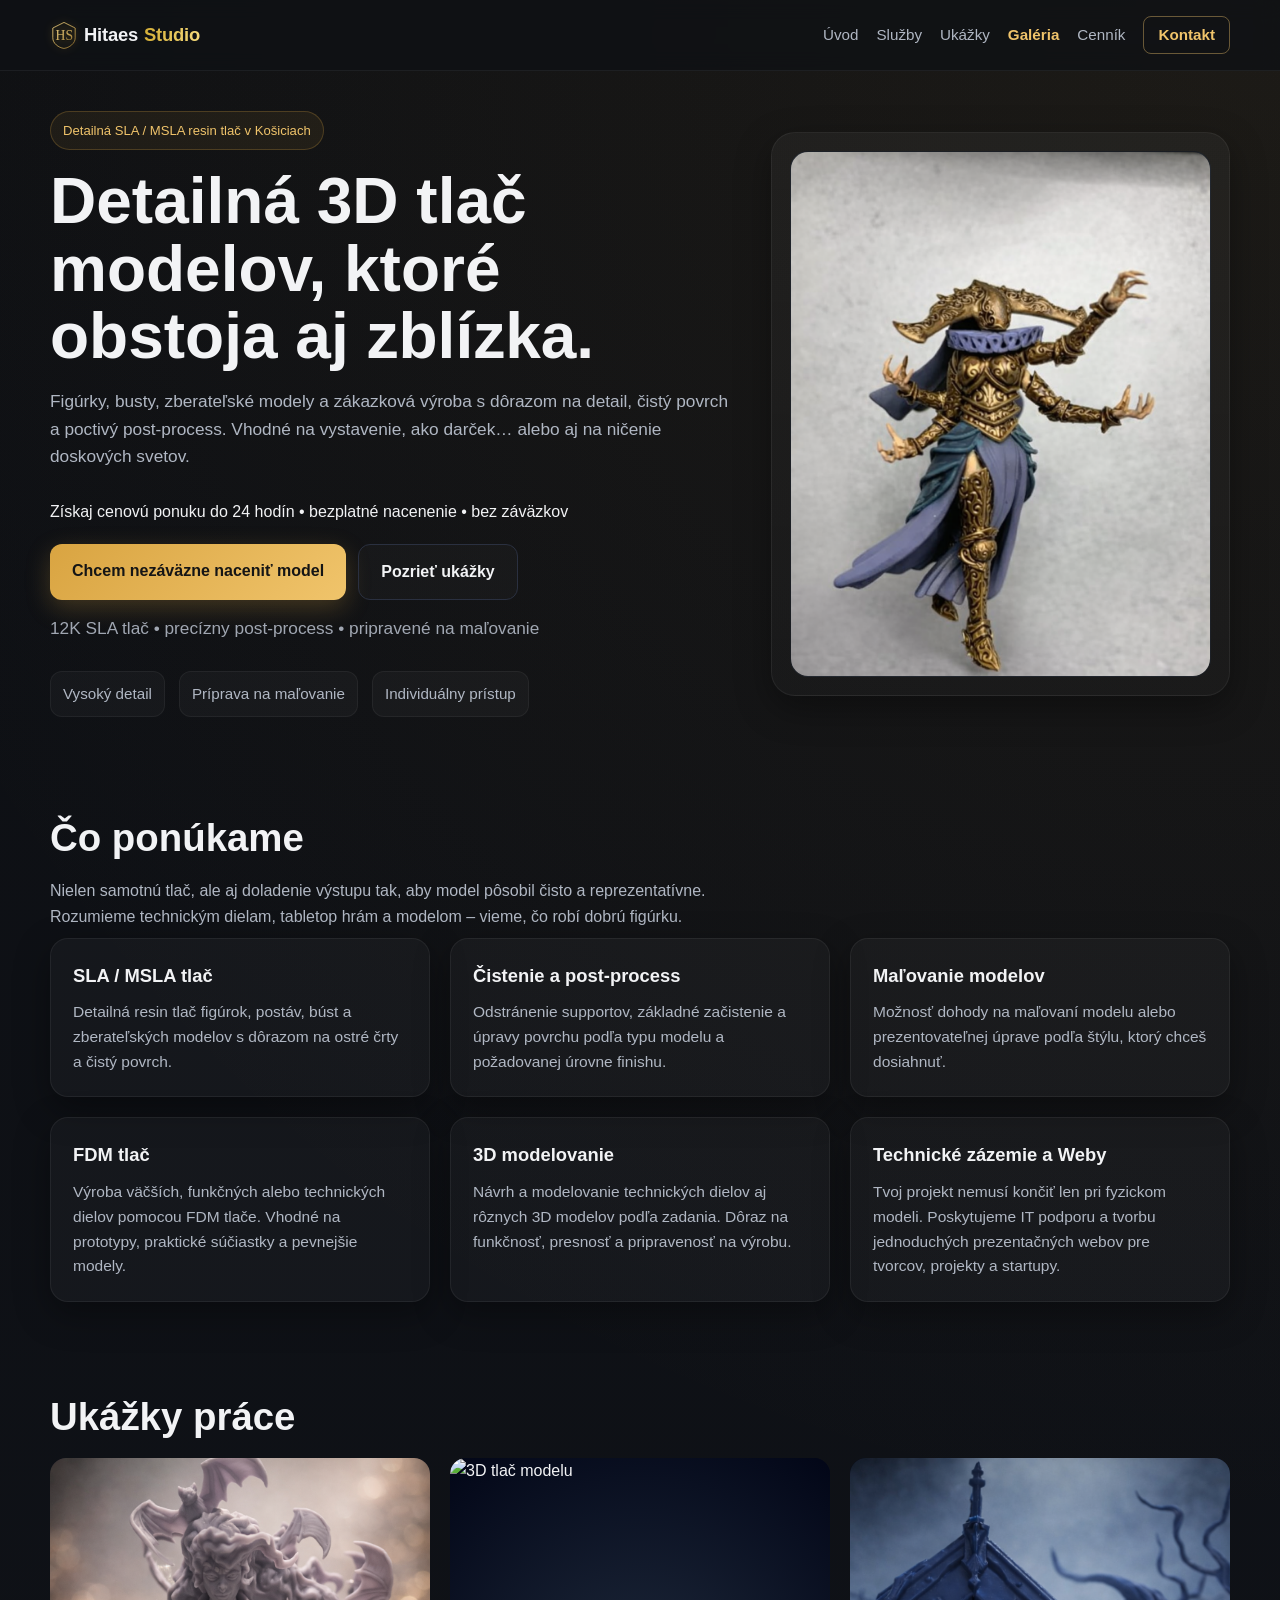
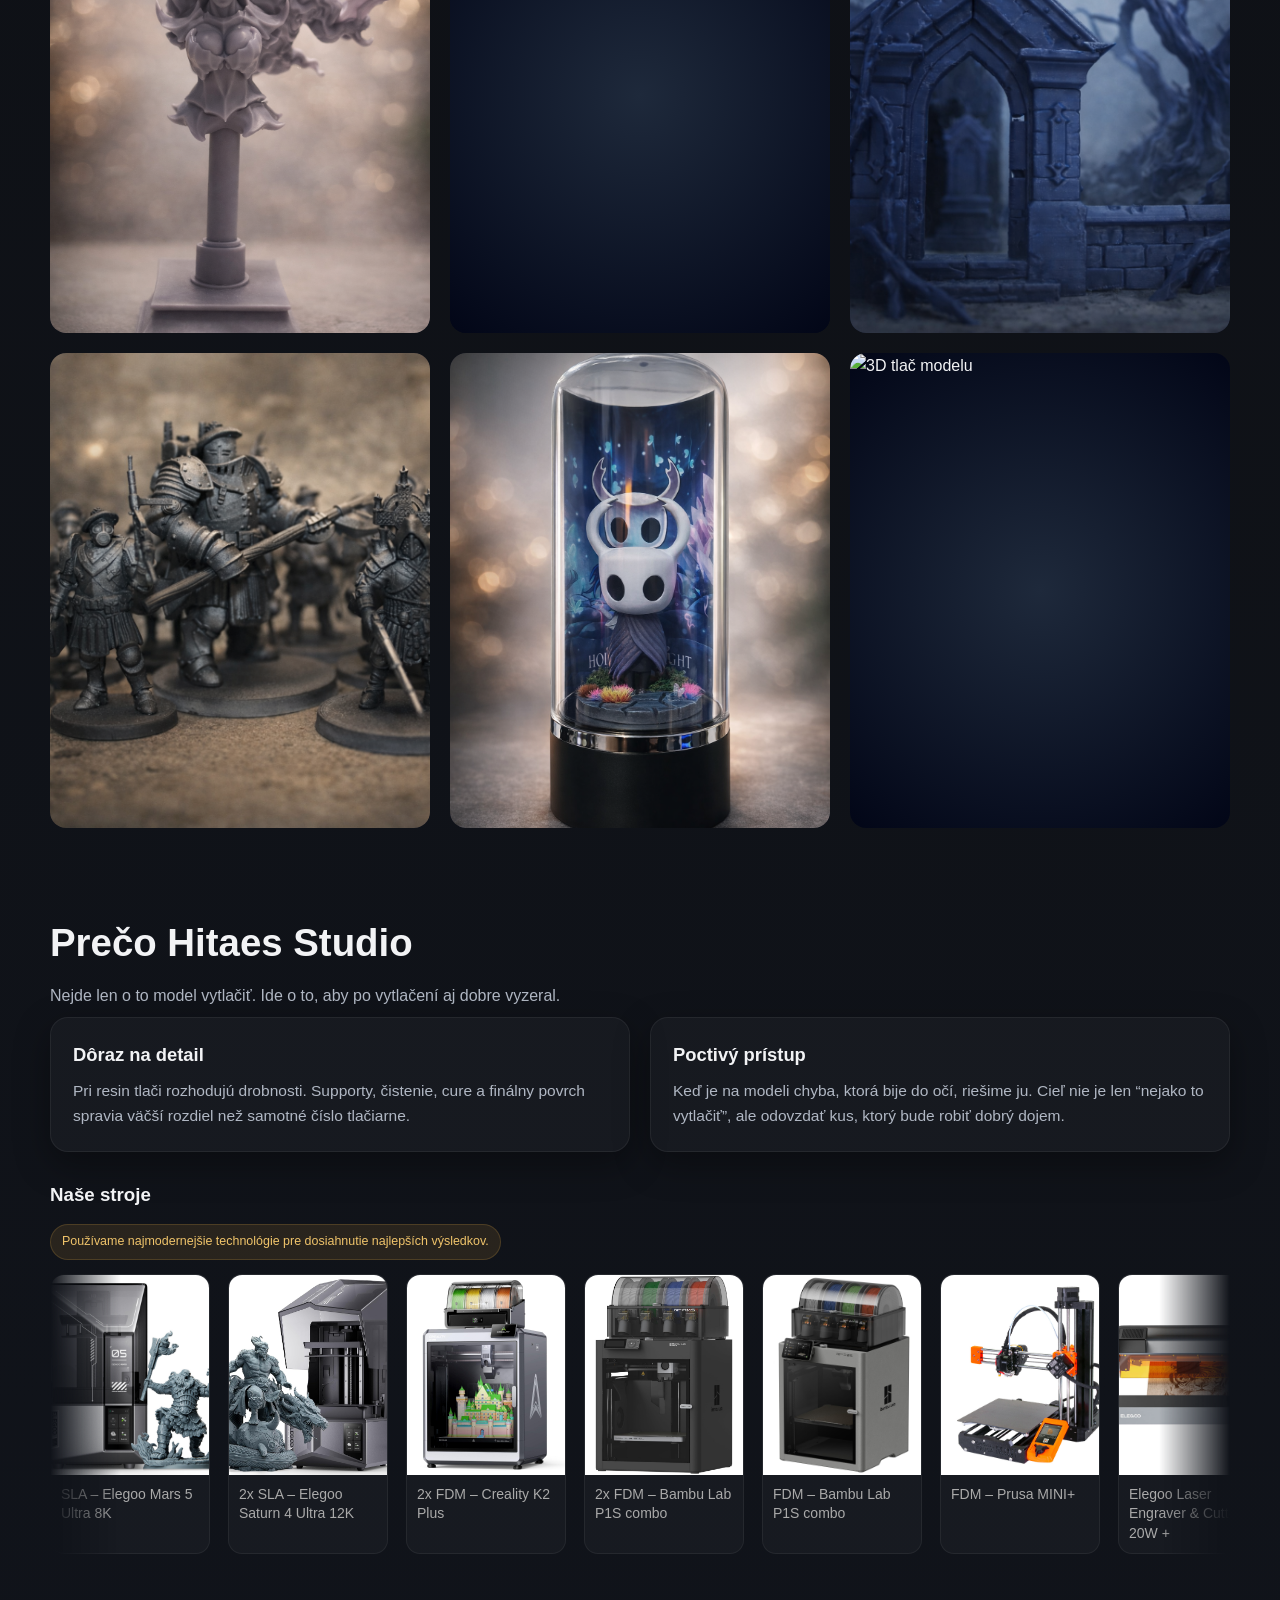
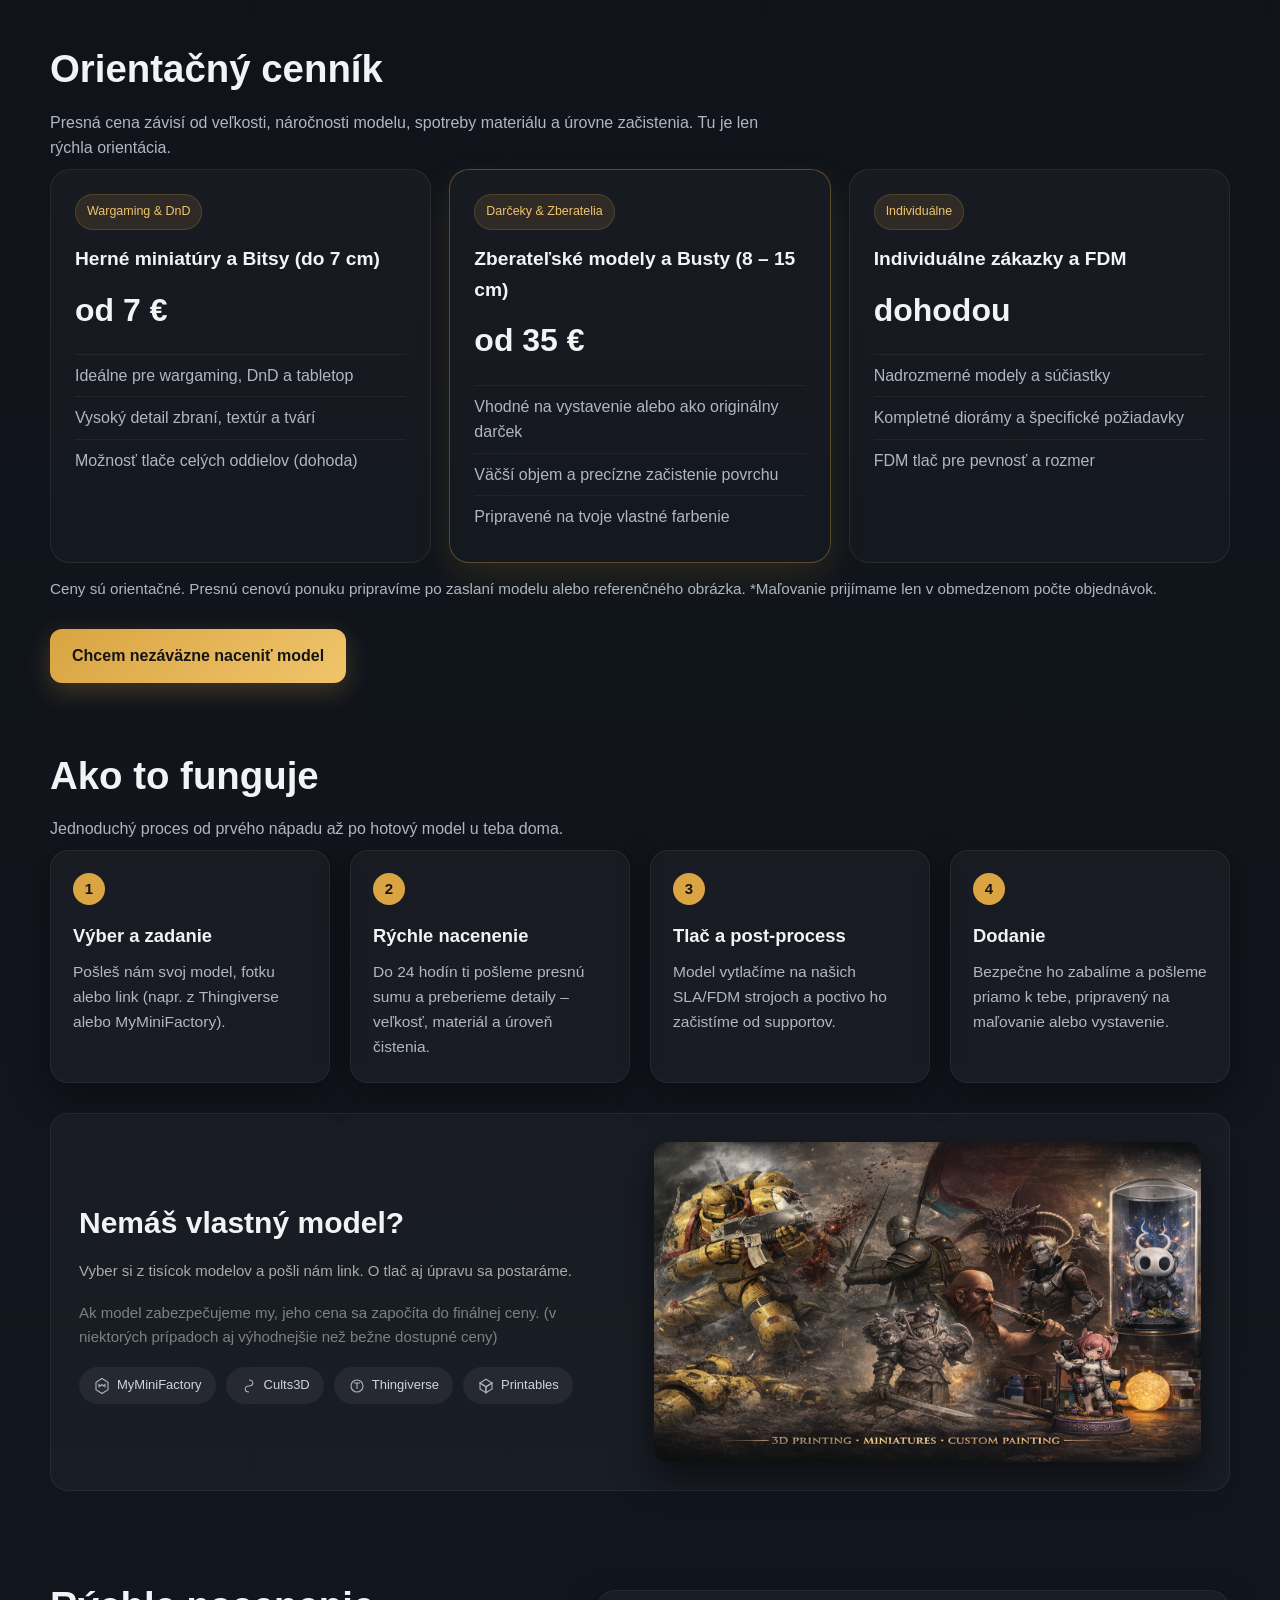
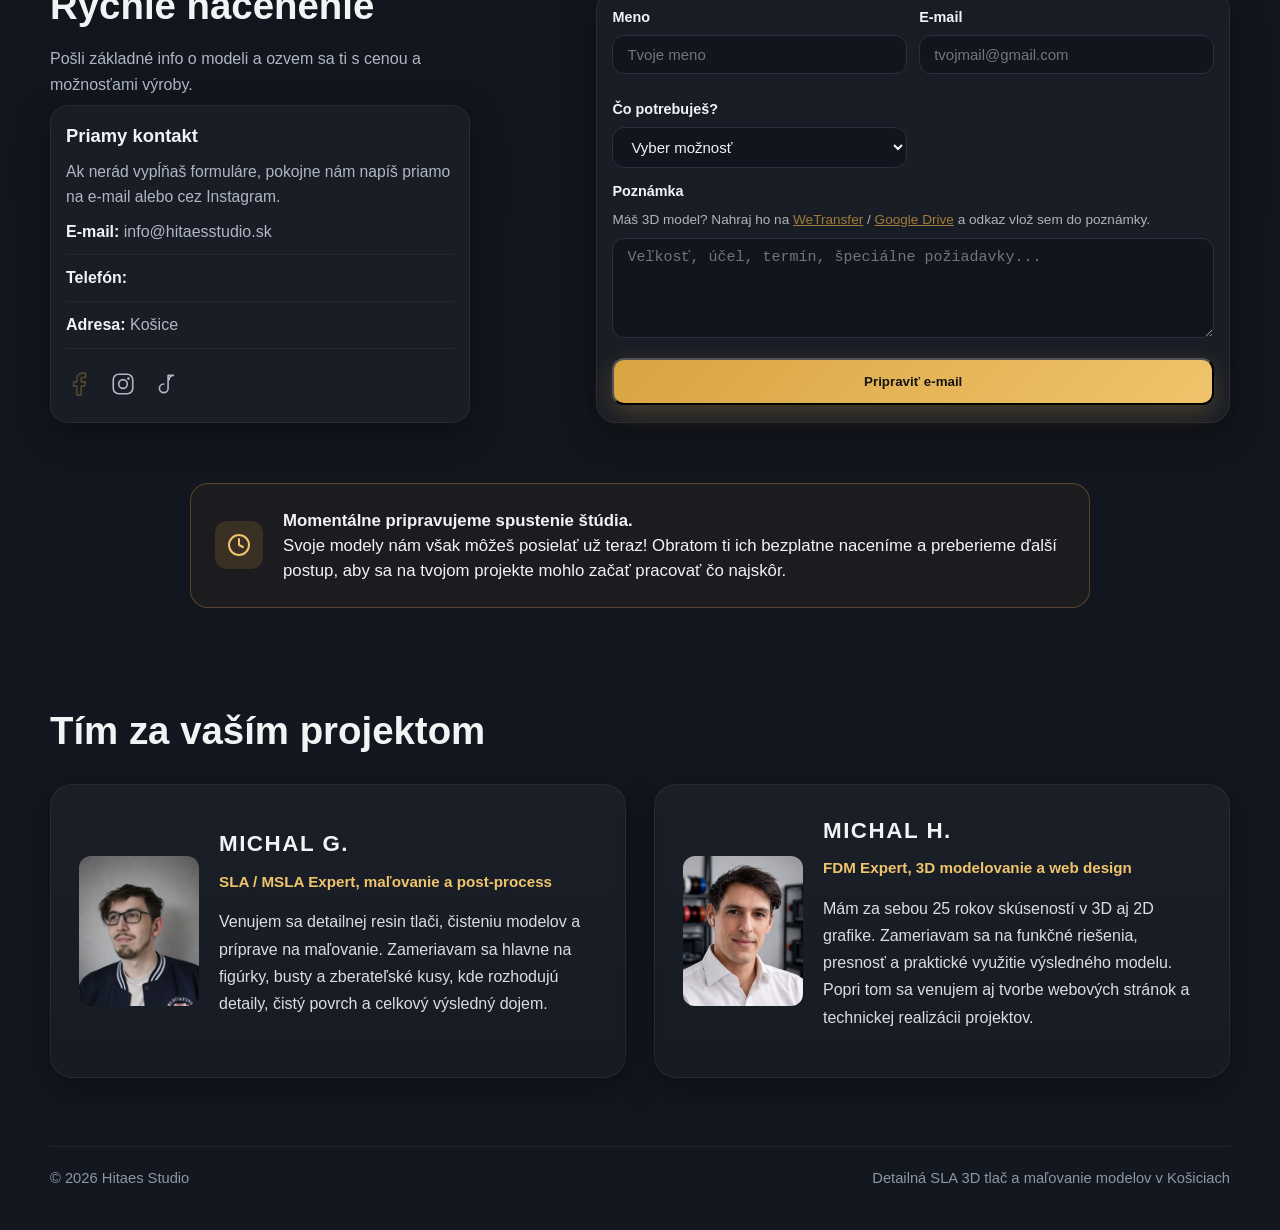
==== index.html @ abeaca02 "Remove Formspree and switch to direct mailto submission" ====
<!DOCTYPE html>
<html lang="sk">

<head>
  <meta charset="UTF-8" />
  <meta name="viewport" content="width=device-width, initial-scale=1.0" />
  <title>Hitaes Studio | SLA 3D tlač a maľovanie</title>
  <link rel="stylesheet" href="css/style.css">
</head>

<body id="top">

  <header class="topbar">
    <div class="container topbar-inner">
      <a href="#top" class="brand">
        <img src="images/logo.svg" alt="logo">
        Hitaes <span>Studio</span>
      </a>

      <nav class="nav">
        <a href="#top">Úvod</a>
        <a href="#sluzby">Služby</a>
        <a href="#ukazky">Ukážky</a>
        <a href="galeria/galeria.html" style="color: var(--accent-2); font-weight: 600;">Galéria</a>
        <a href="#cennik">Cenník</a>
        <a href="#nacenenie" class="nav-contact">Kontakt</a>
      </nav>
    </div>
  </header>

  <main>
    <section class="hero">
      <div class="container hero-grid">
        <div>
          <div class="eyebrow">Detailná SLA / MSLA resin tlač v Košiciach</div>
          <h1>Detailná 3D tlač modelov, ktoré obstoja aj zblízka.</h1>
          <p>
            Figúrky, busty, zberateľské modely a zákazková výroba s dôrazom na detail,
            čistý povrch a poctivý post-process. Vhodné na vystavenie, ako darček…
            alebo aj na ničenie doskových svetov.
          </p>
          Získaj cenovú ponuku do 24 hodín
          • bezplatné nacenenie
          • bez záväzkov
          <div class="hero-actions">
            <a class="btn btn-primary" href="#nacenenie">Chcem nezáväzne naceniť model</a>
            <a class="btn btn-secondary" href="#ukazky">Pozrieť ukážky</a>
          </div>

          <p class="hero-proof">
            12K SLA tlač • precízny post-process • pripravené na maľovanie
          </p>

          <div class="mini-points">
            <span>Vysoký detail</span>
            <span>Príprava na maľovanie</span>
            <span>Individuálny prístup</span>
          </div>
        </div>

        <div class="hero-card">
          <div class="hero-image">
            <img src="images/prev.png" alt="3D tlač modelu">
          </div>
        </div>
      </div>
    </section>

    <section id="sluzby">
      <div class="container">
        <div class="section-title">
          <h2>Čo ponúkame</h2>
          <p>
            Nielen samotnú tlač, ale aj doladenie výstupu tak, aby model pôsobil čisto
            a reprezentatívne. Rozumieme technickým dielam, tabletop hrám a modelom – vieme, čo robí dobrú figúrku.
          </p>
        </div>

        <div class="grid-3">
          <div class="card">
            <h3>SLA / MSLA tlač</h3>
            <p>
              Detailná resin tlač figúrok, postáv, búst a zberateľských modelov s dôrazom
              na ostré črty a čistý povrch.
            </p>
          </div>

          <div class="card">
            <h3>Čistenie a post-process</h3>
            <p>
              Odstránenie supportov, základné začistenie a úpravy povrchu podľa typu modelu
              a požadovanej úrovne finishu.
            </p>
          </div>

          <div class="card">
            <h3>Maľovanie modelov</h3>
            <p>
              Možnosť dohody na maľovaní modelu alebo prezentovateľnej úprave podľa štýlu,
              ktorý chceš dosiahnuť.
            </p>
          </div>

          <div class="card">
            <h3>FDM tlač</h3>
            <p>
              Výroba väčších, funkčných alebo technických dielov pomocou FDM tlače.
              Vhodné na prototypy, praktické súčiastky a pevnejšie modely.
            </p>
          </div>

          <div class="card">
            <h3>3D modelovanie</h3>
            <p>
              Návrh a modelovanie technických dielov aj rôznych 3D modelov podľa zadania.
              Dôraz na funkčnosť, presnosť a pripravenosť na výrobu.
            </p>
          </div>

          <div class="card">
            <h3>Technické zázemie a Weby</h3>
            <p>
              Tvoj projekt nemusí končiť len pri fyzickom modeli. Poskytujeme IT podporu a tvorbu jednoduchých
              prezentačných webov pre tvorcov, projekty a startupy.
            </p>
          </div>
        </div>
      </div>
    </section>

    <section id="ukazky">
      <div class="container">
        <div class="section-title">
          <h2>Ukážky práce</h2>
        </div>

        <div class="gallery">
          <div class="gallery-item"><img src="images/busta.png" alt="3D tlač modelu" loading="lazy"></div>
          <div class="gallery-item"><img src="images/mman.jpg" alt="3D tlač modelu" loading="lazy"></div>
          <div class="gallery-item"><img src="images/teren.png" alt="3D tlač modelu" loading="lazy"></div>
          <div class="gallery-item"><img src="images/trench.png" alt="3D tlač modelu" loading="lazy"></div>
          <div class="gallery-item"><img src="images/hollowknight.png" alt="3D tlač modelu" loading="lazy"></div>
          <div class="gallery-item"><img src="images/hinata.png" alt="3D tlač modelu" loading="lazy"></div>
        </div>
      </div>
    </section>

    <section id="o-mne">
      <div class="container">
        <div class="section-title">
          <h2>Prečo Hitaes Studio</h2>
          <p>
            Nejde len o to model vytlačiť. Ide o to, aby po vytlačení aj dobre vyzeral.
          </p>
        </div>

        <div class="about-box">
          <div class="card">
            <h3>Dôraz na detail</h3>
            <p>
              Pri resin tlači rozhodujú drobnosti. Supporty, čistenie, cure a finálny povrch
              spravia väčší rozdiel než samotné číslo tlačiarne.
            </p>
          </div>

          <div class="card">
            <h3>Poctivý prístup</h3>
            <p>
              Keď je na modeli chyba, ktorá bije do očí, riešime ju. Cieľ nie je len “nejako to vytlačiť”,
              ale odovzdať kus, ktorý bude robiť dobrý dojem.
            </p>
          </div>
        </div>

        <div class="machines">
          <h3>Naše stroje</h3>
          <p class="tag">Používame najmodernejšie technológie pre dosiahnutie najlepších výsledkov.</p>

          <div class="machines-slider">
            <div class="machines-track">
              <div class="machine-card">
                <img src="images/m5.jpg" alt="SLA tlačiareň" loading="lazy">
                <p>SLA – Elegoo Mars 5 Ultra 8K</p>
              </div>

              <div class="machine-card">
                <img src="images/s4.jpg" alt="SLA tlačiareň" loading="lazy">
                <p>2x SLA – Elegoo Saturn 4 Ultra 12K</p>
              </div>

              <div class="machine-card">
                <img src="images/k2.jpg" alt="FDM tlačiareň" loading="lazy">
                <p>2x FDM – Creality K2 Plus</p>
              </div>

              <div class="machine-card">
                <img src="images/b1.jpg" alt="FDM tlačiareň" loading="lazy">
                <p>2x FDM – Bambu Lab P1S combo</p>
              </div>

              <div class="machine-card">
                <img src="images/b2.jpg" alt="FDM tlačiareň" loading="lazy">
                <p>FDM – Bambu Lab P1S combo</p>
              </div>

              <div class="machine-card">
                <img src="images/pm.jpg" alt="FDM tlačiareň" loading="lazy">
                <p>FDM – Prusa MINI+</p>
              </div>

              <div class="machine-card">
                <img src="images/l.jpg" alt="Laser" loading="lazy">
                <p>Elegoo Laser Engraver & Cutter 20W +</p>
              </div>
            </div>
          </div>

        </div>
      </div>
    </section>

    <section id="cennik">
      <div class="container">
        <div class="section-title">
          <h2>Orientačný cenník</h2>
          <p>
            Presná cena závisí od veľkosti, náročnosti modelu, spotreby materiálu a úrovne
            začistenia. Tu je len rýchla orientácia.
          </p>
        </div>

        <div class="price-grid">
          <div class="price-card">
            <div class="tag">Wargaming & DnD</div>
            <h3>Herné miniatúry a Bitsy (do 7 cm)</h3>
            <div class="price">od 7 €</div>
            <ul>
              <li>Ideálne pre wargaming, DnD a tabletop</li>
              <li>Vysoký detail zbraní, textúr a tvárí</li>
              <li>Možnosť tlače celých oddielov (dohoda)</li>
            </ul>
          </div>

          <div class="price-card featured">
            <div class="tag">Darčeky & Zberatelia</div>
            <h3>Zberateľské modely a Busty (8 – 15 cm)</h3>
            <div class="price">od 35 €</div>
            <ul>
              <li>Vhodné na vystavenie alebo ako originálny darček</li>
              <li>Väčší objem a precízne začistenie povrchu</li>
              <li>Pripravené na tvoje vlastné farbenie</li>
            </ul>
          </div>

          <div class="price-card">
            <div class="tag">Individuálne</div>
            <h3>Individuálne zákazky a FDM</h3>
            <div class="price">dohodou</div>
            <ul>
              <li>Nadrozmerné modely a súčiastky</li>
              <li>Kompletné diorámy a špecifické požiadavky</li>
              <li>FDM tlač pre pevnosť a rozmer</li>
            </ul>
          </div>
        </div>

        <p class="note">
          Ceny sú orientačné. Presnú cenovú ponuku pripravíme po zaslaní modelu alebo referenčného obrázka.
          *Maľovanie prijímame len v obmedzenom počte objednávok.
        </p>

        <div style="margin-top: 28px;">
          <a class="btn btn-primary" href="#nacenenie">Chcem nezáväzne naceniť model</a>
        </div>
      </div>
    </section>

    <section id="proces">
      <div class="container">
        <div class="section-title">
          <h2>Ako to funguje</h2>
          <p>Jednoduchý proces od prvého nápadu až po hotový model u teba doma.</p>
        </div>

        <div class="grid-4">
          <div class="card">
            <div class="step-num">1</div>
            <h3>Výber a zadanie</h3>
            <p>Pošleš nám svoj model, fotku alebo link (napr. z Thingiverse alebo MyMiniFactory).</p>
          </div>

          <div class="card">
            <div class="step-num">2</div>
            <h3>Rýchle nacenenie</h3>
            <p>Do 24 hodín ti pošleme presnú sumu a preberieme detaily – veľkosť, materiál a úroveň čistenia.</p>
          </div>

          <div class="card">
            <div class="step-num">3</div>
            <h3>Tlač a post-process</h3>
            <p>Model vytlačíme na našich SLA/FDM strojoch a poctivo ho začistíme od supportov.</p>
          </div>

          <div class="card">
            <div class="step-num">4</div>
            <h3>Dodanie</h3>
            <p>Bezpečne ho zabalíme a pošleme priamo k tebe, pripravený na maľovanie alebo vystavenie.</p>
          </div>
        </div>
      </div>
    </section>

    <div class="container">
      <div class="model-help" id="model-help">
        <div class="model-help-grid">
          <div class="model-help-text">
            <h3>Nemáš vlastný model?</h3>
            <p>
              Vyber si z tisícok modelov a pošli nám link.
              O tlač aj úpravu sa postaráme.
            </p>
            <p class="small-note">Ak model zabezpečujeme my, jeho cena sa započíta do finálnej ceny.
              (v niektorých prípadoch aj výhodnejšie než bežne dostupné ceny)
            </p>

            <div class="model-links">
              <a href="https://www.myminifactory.com/" target="_blank">
                <svg viewBox="0 0 24 24" class="platform-icon">
                  <polygon points="12,2 20,7 20,17 12,22 4,17 4,7" fill="none" stroke="currentColor"
                    stroke-width="1.5" />
                  <path d="M8 14V10L10 12L12 10L14 12L16 10V14" fill="none" stroke="currentColor" stroke-width="1.5" />
                </svg>
                MyMiniFactory
              </a>

              <a href="https://cults3d.com/" target="_blank">
                <svg viewBox="0 0 24 24" class="platform-icon">
                  <path d="M12 4c3 0 5 2 5 4s-2 4-5 4-5 2-5 4 2 4 5 4" fill="none" stroke="currentColor"
                    stroke-width="1.5" />
                </svg>
                Cults3D
              </a>

              <a href="https://www.thingiverse.com/" target="_blank">
                <svg viewBox="0 0 24 24" class="platform-icon">
                  <circle cx="12" cy="12" r="8" fill="none" stroke="currentColor" stroke-width="1.5" />
                  <path d="M8 8h8M12 8v8" stroke="currentColor" stroke-width="1.5" />
                </svg>
                Thingiverse
              </a>

              <a href="https://www.printables.com/" target="_blank">
                <svg viewBox="0 0 24 24" class="platform-icon">
                  <polygon points="12,3 20,8 12,13 4,8" fill="none" stroke="currentColor" stroke-width="1.5" />
                  <polygon points="4,8 12,13 12,21 4,16" fill="none" stroke="currentColor" stroke-width="1.5" />
                  <polygon points="20,8 12,13 12,21 20,16" fill="none" stroke="currentColor" stroke-width="1.5" />
                </svg>
                Printables
              </a>
            </div>
          </div>

          <div class="model-help-image">
            <img src="images/banner2.png" alt="3D tlač modelu">
          </div>
        </div>
      </div>
    </div>

    <section id="nacenenie">
      <div class="container">
        <div class="contact-box">
          <div class="contact-side">
            <div class="section-title">
              <h2>Rýchle nacenenie</h2>
              <p>
                Pošli základné info o modeli a ozvem sa ti s cenou a možnosťami výroby.
              </p>
            </div>

            <div class="card contact-info-card" id="kontakt" style="margin-top: 0;">
              <h3 style="margin-bottom: 8px;">Priamy kontakt</h3>
              <p style="margin-bottom: 0;">
                Ak nerád vypĺňaš formuláre, pokojne nám napíš priamo na e-mail alebo cez Instagram.
              </p>
              <ul class="contact-list">
                <li><strong>E-mail:</strong>&nbsp;<a href="mailto:info@hitaesstudio.sk">info@hitaesstudio.sk</a>
                </li>
                <li><strong>Telefón:</strong>&nbsp;<a href=""></a></li>
                <li><strong>Adresa:</strong>&nbsp;<a href="https://www.google.com/maps/search/?api=1&query=Kosice"
                    target="_blank">Košice</a></li>
                <li style="display: flex; gap: 18px; align-items: center; padding-top: 12px; margin-top: 10px;">
                  <span class="social-link" style="cursor: default; opacity: 0.3;" title="Facebook (pripravujeme)">
                    <svg viewBox="0 0 24 24" class="social-icon">
                      <path d="M18 2h-3a5 5 0 0 0-5 5v3H7v4h3v8h4v-8h3l1-4h-4V7a1 1 0 0 1 1-1h3z" fill="none"
                        stroke="currentColor" stroke-width="1.5" stroke-linecap="round" stroke-linejoin="round" />
                    </svg>
                  </span>
                  <a href="https://instagram.com/hitaes3dstudio" target="_blank" class="social-link" title="Instagram">
                    <svg viewBox="0 0 24 24" class="social-icon">
                      <rect x="3" y="3" width="18" height="18" rx="5" ry="5" fill="none" stroke="currentColor"
                        stroke-width="1.5" />
                      <circle cx="12" cy="12" r="4" fill="none" stroke="currentColor" stroke-width="1.5" />
                      <circle cx="17" cy="7" r="1.2" fill="currentColor" />
                    </svg>
                  </a>
                  <a href="https://www.tiktok.com/@hitaes3dstudio" target="_blank" class="social-link" title="TikTok">
                    <svg viewBox="0 0 24 24" class="social-icon">
                      <path d="M9 12a4 4 0 1 0 4 4V4h5a4 4 0 0 0-4 4" fill="none" stroke="currentColor"
                        stroke-width="1.5" stroke-linecap="round" stroke-linejoin="round" />
                    </svg>
                  </a>
                </li>
              </ul>
            </div>
          </div>

          <div class="contact-form-wrap">
            <form id="contactForm" class="contact-form">
              <div class="form-grid">
                <div class="form-group">
                  <label for="name">Meno</label>
                  <input type="text" id="name" name="Meno" placeholder="Tvoje meno" required>
                </div>

                <div class="form-group">
                  <label for="email">E-mail</label>
                  <input type="email" id="email" name="Email" placeholder="tvojmail@gmail.com" required>
                </div>

                <div class="form-group">
                  <label for="service">Čo potrebuješ?</label>
                  <select id="service" name="Služba" required>
                    <option value="">Vyber možnosť</option>
                    <option>Len 3D tlač</option>
                    <option>3D tlač + základný náter</option>
                    <option>3D tlač + základný náter + maľovanie</option>
                    <option>Individuálna dohoda</option>
                  </select>
                </div>
              </div>

              <div class="form-group">
                <label for="message">Poznámka</label>
                <p class="small-note" style="margin-bottom: 8px;">Máš 3D model? Nahraj ho na <a
                    href="https://wetransfer.com/" target="_blank"
                    style="color:var(--accent); text-decoration: underline;">WeTransfer</a> / <a
                    href="https://drive.google.com/" target="_blank"
                    style="color:var(--accent); text-decoration: underline;">Google Drive</a> a odkaz vlož sem do
                  poznámky.</p>
                <textarea id="message" name="Poznámka" rows="3"
                  placeholder="Veľkosť, účel, termín, špeciálne požiadavky..."></textarea>
              </div>

              <button type="submit" id="submitBtn" class="btn btn-primary">Pripraviť e-mail</button>
              <div id="formStatus" class="form-status"></div>
            </form>
          </div>
        </div>
      </div>
    </section>

    <div class="container">
      <div class="launch-notice" id="oznam" style="margin-top: 50px;">
        <div class="launch-notice-icon">
          <svg viewBox="0 0 24 24" fill="none" stroke="currentColor" stroke-width="2" stroke-linecap="round"
            stroke-linejoin="round">
            <circle cx="12" cy="12" r="10"></circle>
            <polyline points="12 6 12 12 16 14"></polyline>
          </svg>
        </div>
        <div class="launch-notice-content">
          <p><strong>Momentálne pripravujeme spustenie štúdia.</strong><br>
            Svoje modely nám však môžeš posielať už teraz! Obratom ti ich bezplatne naceníme a preberieme ďalší postup,
            aby sa na tvojom projekte mohlo začať pracovať čo najskôr.</p>
        </div>
      </div>
    </div>

    <section class="team">
      <div class="container">
        <h2>Tím za vaším projektom</h2>

        <div class="team-grid">
          <div class="team-card">
            <div class="team-person">
              <div class="team-photo-wrap">
                <img src="images/mg.png" alt="Michal G." class="team-photo" id="photo-mg">
              </div>

              <div class="team-info">
                <h3>Michal G.</h3>
                <p class="team-role">SLA / MSLA Expert, maľovanie a post-process</p>
                <p class="team-desc">
                  Venujem sa detailnej resin tlači, čisteniu modelov a príprave na maľovanie.
                  Zameriavam sa hlavne na figúrky, busty a zberateľské kusy, kde rozhodujú detaily,
                  čistý povrch a celkový výsledný dojem.
                </p>
              </div>
            </div>
          </div>

          <div class="team-card">
            <div class="team-person">
              <div class="team-photo-wrap">
                <img src="images/mh.png" alt="Michal H." class="team-photo">
              </div>

              <div class="team-info">
                <h3>Michal H.</h3>
                <p class="team-role">FDM Expert, 3D modelovanie a web design</p>
                <p class="team-desc">
                  Mám za sebou 25 rokov skúseností v 3D aj 2D grafike.
                  Zameriavam sa na funkčné riešenia, presnosť a praktické využitie výsledného modelu.
                  Popri tom sa venujem aj tvorbe webových stránok a technickej realizácii projektov.
                </p>
              </div>
            </div>
          </div>
        </div>
      </div>
    </section>

    <section id="recenzie">
      <div class="container">
        <div class="section-title">
          <h2>Čo o nás hovoria klienti</h2>
          <p>Vaša spokojnosť je našou najväčšou odmenou.</p>
        </div>

        <div class="reviews-container">
          <div class="reviews-slider" id="reviewsSlider">

            <div class="review-card">
              <div class="review-stars">★★★★★</div>
              <p class="review-text">"I sent over a draft of my custom avatar and went for the full painting service.
                The result is an amazing 32cm figure. Truly outstanding quality, highly recommended!"</p>
              <div class="review-author">Sam G.</div>
            </div>

            <div class="review-card">
              <div class="review-stars">★★★★★</div>
              <p class="review-text">"Rýchle dodanie a férová cena, základný náter krásne vytiahol detaily. Post-process
                bol urobený tak poctivo, že stačilo model len vybaliť a položiť na poličku."</p>
              <div class="review-author">Peter S.</div>
            </div>

            <div class="review-card">
              <div class="review-stars">★★★★☆</div>
              <p class="review-text">"Hollow Knight: Super kvalita a maľovanie, síce trochu drahšie, ale výsledok stojí
                za každé euro. Rozhodne odporúčam pre náročnejších."</p>
              <div class="review-author">Igor H.</div>
            </div>

            <div class="review-card">
              <div class="review-stars">★★★★☆</div>
              <p class="review-text">"Vygeneroval som si vlastný AI model, v Hitaes Studio mi ho vytlačili precízne a
                základný náter to vylepšil. Ďakujem!"</p>
              <div class="review-author">Marek T.</div>
            </div>

            <div class="review-card">
              <div class="review-stars">★★★★☆</div>
              <p class="review-text">"Dala som si spraviť 3d model podľa referencie + základné maľovanie, na svadobnej
                torte to vyzeralo super i keď dodanie trvalo dlhšie"</p>
              <div class="review-author">Lucia M.</div>
            </div>

          </div>
        </div>

      </div>
    </section>


  </main>

  <footer class="footer">
    <div class="container footer-inner">
      <div>© 2026 Hitaes Studio</div>
      <div>Detailná SLA 3D tlač a maľovanie modelov v Košiciach</div>
    </div>
  </footer>

  <script>
    document.querySelectorAll('.gallery-item').forEach(item => {
      item.addEventListener('mousemove', e => {
        const rect = item.getBoundingClientRect();
        const x = (e.clientX - rect.left) / rect.width * 100;
        const y = (e.clientY - rect.top) / rect.height * 100;

        const img = item.querySelector('img');
        if (img) {
          img.style.transformOrigin = `${x}% ${y}%`;
        }
      });
    });
  </script>

  <script>
    const machineTrack = document.querySelector('.machines-track');

    if (machineTrack && window.innerWidth > 768) {
      machineTrack.innerHTML += machineTrack.innerHTML;
    }

    // Reviews Slider Drag & Loop functionality
    const slider = document.getElementById('reviewsSlider');

    // Triple the content for infinite effect
    if (slider) {
      const originalContent = slider.innerHTML;
      slider.innerHTML = originalContent + originalContent + originalContent;

      // Start in the middle
      window.addEventListener('load', () => {
        slider.scrollLeft = slider.scrollWidth / 3;
      });
    }

    let isDown = false;
    let startX;
    let scrollLeft;

    slider.addEventListener('mousedown', (e) => {
      isDown = true;
      slider.classList.add('active');
      slider.style.scrollBehavior = 'auto'; // Disable smooth scroll during drag
      startX = e.pageX - slider.offsetLeft;
      scrollLeft = slider.scrollLeft;
    });
    slider.addEventListener('mouseleave', () => {
      isDown = false;
      slider.classList.remove('active');
    });
    slider.addEventListener('mouseup', () => {
      isDown = false;
      slider.classList.remove('active');
    });
    slider.addEventListener('mousemove', (e) => {
      if (!isDown) return;
      e.preventDefault();
      const x = e.pageX - slider.offsetLeft;
      const walk = (x - startX) * 2; //scroll-fast
      slider.scrollLeft = scrollLeft - walk;
    });

    // Infinite Loop & Smooth check
    slider.addEventListener('scroll', () => {
      const oneThird = slider.scrollWidth / 3;

      // Infinite Loop Logic (No transition during jump)
      if (slider.scrollLeft >= oneThird * 2) {
        const currentBehavior = slider.style.scrollBehavior;
        slider.style.scrollBehavior = 'auto';
        slider.scrollLeft -= oneThird;
        slider.style.scrollBehavior = currentBehavior;
      } else if (slider.scrollLeft <= 5) {
        const currentBehavior = slider.style.scrollBehavior;
        slider.style.scrollBehavior = 'auto';
        slider.scrollLeft += oneThird;
        slider.style.scrollBehavior = currentBehavior;
      }

      // Restore smooth scroll after manual interaction
      if (!isDown) {
        clearTimeout(slider.scrollTimeout);
        slider.scrollTimeout = setTimeout(() => {
          slider.style.scrollBehavior = 'smooth';
        }, 150);
      }
    });

    // Handle Resize
    window.addEventListener('resize', () => {
      slider.scrollLeft = slider.scrollWidth / 3;
    });

    // Handle Form to Email
    const contactForm = document.getElementById('contactForm');
    const formStatus = document.getElementById('formStatus');

    if (contactForm) {
      contactForm.addEventListener('submit', (e) => {
        e.preventDefault();
        
        const formData = new FormData(contactForm);
        const name = formData.get('Meno');
        const email = formData.get('Email');
        const service = formData.get('Slub\u017Eba'); // Sluzba
        const message = formData.get('Pozn\u00E1mka'); // Poznamka
        
        const mailBody = `Meno: ${name}\nE-mail: ${email}\nSlu\u017Eba: ${service}\n\nPozn\u00E1mka:\n${message}`;
        const mailtoLink = `mailto:info@hitaesstudio.sk?subject=Dopyt z webu - ${encodeURIComponent(service)}&body=${encodeURIComponent(mailBody)}`;
        
        window.location.href = mailtoLink;
        
        formStatus.textContent = 'Otv\u00E1ram e-mailov\u00E9ho klienta...';
        formStatus.className = 'form-status success';
        
        setTimeout(() => {
          formStatus.textContent = '';
          formStatus.className = 'form-status';
        }, 5000);
      });
    }
  </script>
</body>

</html>
---- css/style.css ----
* {
  box-sizing: border-box;
  margin: 0;
  padding: 0;
}

:root {
  --bg: #0f1115;
  --bg-2: #171a21;
  --card: #1d212b;
  --text: #f2f3f5;
  --muted: #b0b7c3;
  --line: #2a3040;
  --accent: #d9a441;
  --accent-2: #f0c46b;
  --danger: #a43f3f;
  --max: 1180px;
  --radius: 18px;
  --shadow: 0 12px 35px rgba(0, 0, 0, 0.35);
}

html {
  scroll-behavior: smooth;
}

* {
  scroll-margin-top: 31px;
}

body {
  font-family: Arial, Helvetica, sans-serif;
  background:
    radial-gradient(circle at top right, rgba(217, 164, 65, 0.08), transparent 25%),
    linear-gradient(180deg, #0d0f13 0%, #131720 100%);
  color: var(--text);
  line-height: 1.6;
}

a {
  color: inherit;
  text-decoration: none;
}

img {
  max-width: 100%;
  display: block;
}

.container {
  width: min(var(--max), calc(100% - 32px));
  margin: 0 auto;
}

.topbar {
  position: sticky;
  top: 0;
  z-index: 50;
  backdrop-filter: blur(10px);
  background: rgba(15, 17, 21, 0.78);
  border-bottom: 1px solid rgba(255, 255, 255, 0.06);
}

.topbar-inner {
  display: flex;
  align-items: center;
  justify-content: space-between;
  gap: 20px;
  padding: 16px 0;
}

.brand {
  display: flex;
  align-items: center;
  gap: 6px;
  font-size: 1.15rem;
  font-weight: 700;
  letter-spacing: -0.2px;
}

.brand img {
  height: 28px;
  filter: drop-shadow(0 0 4px rgba(212, 175, 55, 0.4));
}

.brand span {
  background: linear-gradient(90deg, #d4af37, #f5d97b);
  background-clip: text;
  -webkit-background-clip: text;
  -webkit-text-fill-color: transparent;
}

.nav {
  display: flex;
  gap: 18px;
  align-items: center;
  flex-wrap: wrap;
}

@media (max-width: 768px) {
  .topbar-inner {
    flex-direction: column;
    align-items: center;
    gap: 12px;
    padding: 14px 0;
  }

  .brand {
    width: 100%;
    justify-content: center;
  }

  .brand img {
    height: 36px;
    margin-right: 4px;
  }

  .nav {
    justify-content: center;
    gap: 10px 14px;
  }

  .nav a:not(.nav-contact) {
    font-size: 0.88rem;
  }

  .nav a.nav-contact {
    padding: 5px 10px;
  }
}

.nav a:not(.btn) {
  color: var(--muted);
  font-size: 0.95rem;
  transition: 0.2s;
}

.nav a:not(.btn):hover {
  color: var(--text);
}

.nav a.nav-contact {
  color: var(--accent-2);
  font-weight: 600;
  border: 1px solid rgba(240, 196, 107, 0.4);
  padding: 6px 14px;
  border-radius: 8px;
}

.nav a.nav-contact:hover {
  background: rgba(240, 196, 107, 0.1);
}

.btn {
  display: inline-block;
  padding: 14px 22px;
  border-radius: 12px;
  font-weight: 700;
  transition: 0.2s ease;
}

.btn-primary {
  background: linear-gradient(135deg, var(--accent), var(--accent-2));
  color: #151515;
  box-shadow: 0 8px 24px rgba(217, 164, 65, 0.25);
}

.btn-primary:hover {
  transform: translateY(-2px);
  filter: brightness(1.05);
}

.btn-secondary {
  border: 1px solid var(--line);
  color: var(--text);
  background: rgba(255, 255, 255, 0.02);
}

.btn-secondary:hover {
  background: rgba(255, 255, 255, 0.05);
}

.hero {
  padding: 40px 0 48px;
}

.hero-grid {
  display: grid;
  grid-template-columns: 1.2fr 0.8fr;
  gap: 32px;
  align-items: center;
}

.eyebrow {
  display: inline-block;
  padding: 8px 12px;
  border-radius: 999px;
  border: 1px solid rgba(217, 164, 65, 0.24);
  background: rgba(217, 164, 65, 0.08);
  color: var(--accent-2);
  font-size: 0.82rem;
  margin-bottom: 18px;
}

.hero h1 {
  font-size: clamp(2.2rem, 5vw, 4.3rem);
  line-height: 1.05;
  margin-bottom: 18px;
}

.hero p {
  font-size: 1.08rem;
  color: var(--muted);
  max-width: 700px;
  margin-bottom: 28px;
}

.hero-actions {
  display: flex;
  gap: 12px;
  margin-top: 20px;
  flex-wrap: wrap;
}

.mini-points {
  display: flex;
  flex-wrap: wrap;
  gap: 14px;
  color: var(--muted);
  font-size: 0.95rem;
}

.mini-points span {
  padding: 10px 12px;
  background: rgba(255, 255, 255, 0.03);
  border: 1px solid rgba(255, 255, 255, 0.05);
  border-radius: 12px;
}

.hero-card {
  background: linear-gradient(180deg, rgba(255, 255, 255, 0.04), rgba(255, 255, 255, 0.02));
  border: 1px solid rgba(255, 255, 255, 0.06);
  border-radius: 24px;
  padding: 18px;
  box-shadow: var(--shadow);
}

.hero-image {
  aspect-ratio: 4 / 5;
  border-radius: 18px;
  overflow: hidden;
  background: linear-gradient(145deg, #1a1f27, #101318);
  display: grid;
  place-items: center;
  border: 1px solid rgba(255, 255, 255, 0.04);
}

.hero-proof {
  margin-top: 15px;
  color: #888;
  font-size: 14px;
  opacity: 0.9;
}

section {
  padding: 42px 0;
}

#nacenenie {
  padding-bottom: 10px;
  display: flex;
}

.contact-side {
  display: flex;
  flex-direction: column;
}

#proces {
  padding-top: 20px;
  padding-bottom: 20px;
}

.section-title {
  margin-bottom: 8px;
}

.section-title h2 {
  margin-top: 0;
}

.review-stars {
  color: var(--accent);
  margin-bottom: 8px;
  font-size: 1.1rem;
}

.section-title h2 {
  font-size: clamp(1.7rem, 3vw, 2.6rem);
  margin-bottom: 10px;
}

.section-title p {
  color: var(--muted);
  max-width: 720px;
}

.grid-3,
.grid-4 {
  display: grid;
  gap: 20px;
}

.grid-3 {
  grid-template-columns: repeat(3, 1fr);
}

.grid-4 {
  grid-template-columns: repeat(4, 1fr);
}

.card {
  background: rgba(255, 255, 255, 0.03);
  border: 1px solid rgba(255, 255, 255, 0.06);
  border-radius: var(--radius);
  padding: 22px;
  box-shadow: var(--shadow);
  height: 100%;
}

.card h3 {
  margin-bottom: 10px;
  font-size: 1.15rem;
}

.card p {
  color: var(--muted);
  font-size: 0.97rem;
}

.step-num {
  display: flex;
  align-items: center;
  justify-content: center;
  width: 32px;
  height: 32px;
  background: var(--accent);
  color: #151515;
  border-radius: 50%;
  font-weight: 800;
  margin-bottom: 16px;
  font-size: 15px;
}

.gallery {
  display: grid;
  grid-template-columns: repeat(3, 1fr);
  gap: 20px;
}

.gallery-item {
  background: radial-gradient(circle, #1e293b, #020617);
  overflow: hidden;
  border-radius: 16px;
  cursor: pointer;
  transition: transform 0.2s ease, box-shadow 0.2s ease;
}

.gallery-item:hover {
  transform: translateY(-4px);
  box-shadow: 0 10px 30px rgba(0, 0, 0, 0.4);
}

.gallery-item img {
  width: 100%;
  height: 100%;
  aspect-ratio: 4 / 5;
  object-fit: cover;
  border-radius: 12px;
  transform: scale(1);
  transition: transform 0.4s ease, transform-origin 0.4s ease;
}

.gallery-item:nth-child(2) img {
  object-fit: contain;
  background: radial-gradient(circle, #1e293b, #020617);
}

.gallery-item:hover img {
  transform: scale(1.2);
}

.gallery-item:not(:has(img)) {
  display: flex;
  align-items: center;
  justify-content: center;
  text-align: center;
  color: #64748b;
  font-size: 14px;
  border: 1px dashed rgba(255, 255, 255, 0.1);
  aspect-ratio: 4 / 5;
  padding: 20px;
}

.gallery-item:nth-child(n+7) {
  display: none;
}

.price-grid {
  display: grid;
  grid-template-columns: repeat(3, 1fr);
  gap: 18px;
}

.price-card {
  background: linear-gradient(180deg, rgba(255, 255, 255, 0.03), rgba(255, 255, 255, 0.02));
  border: 1px solid rgba(255, 255, 255, 0.07);
  border-radius: 20px;
  padding: 24px;
  position: relative;
}

.price-card.featured {
  border-color: rgba(217, 164, 65, 0.35);
  box-shadow: 0 14px 34px rgba(217, 164, 65, 0.12);
}

.tag {
  display: inline-block;
  margin-bottom: 14px;
  padding: 7px 11px;
  border-radius: 999px;
  font-size: 0.78rem;
  background: rgba(217, 164, 65, 0.12);
  border: 1px solid rgba(217, 164, 65, 0.2);
  color: var(--accent-2);
}

.price-card h3 {
  font-size: 1.2rem;
  margin-bottom: 10px;
}

.price {
  font-size: 2rem;
  font-weight: 800;
  margin-bottom: 14px;
}

.price small {
  font-size: 0.95rem;
  color: var(--muted);
  font-weight: 400;
}

.price-card ul {
  list-style: none;
  margin: 18px 0 0;
}

.price-card li {
  color: var(--muted);
  padding: 8px 0;
  border-top: 1px solid rgba(255, 255, 255, 0.05);
}

.about-box {
  display: grid;
  grid-template-columns: 1fr 1fr;
  gap: 20px;
}

.note {
  color: var(--muted);
  font-size: 0.95rem;
  margin-top: 14px;
}

.contact-box {
  display: grid;
  grid-template-columns: 0.9fr 1.1fr;
  gap: 28px;
  align-items: stretch;
}

.contact-info-card {
  height: 100%;
  display: flex;
  flex-direction: column;
  padding: 15px !important;
}

.contact-list {
  list-style: none;
  margin-top: 0;
  padding-top: 0;
}

.contact-list li {
  padding: 10px 0;
  border-bottom: 1px solid rgba(255, 255, 255, 0.05);
  color: var(--muted);
  display: flex;
  align-items: center;
}

.contact-list a {
  color: inherit;
  text-decoration: none;
  transition: color 0.2s ease;
}

.contact-list a:hover {
  color: var(--accent);
}

.contact-list li:last-child {
  border-bottom: none;
  padding-top: 4px;
}

.contact-instagram {
  display: inline-flex;
  align-items: center;
  justify-content: center;
  transition: 0.2s;
  color: #8e96a3;
}

.social-link {
  display: inline-flex;
  align-items: center;
  justify-content: center;
  transition: all 0.3s cubic-bezier(0.4, 0, 0.2, 1);
  color: var(--accent);
}

.social-link:hover {
  transform: scale(1.2);
  color: #fff;
}

.social-icon {
  width: 26px;
  height: 26px;
  filter: drop-shadow(0 0 8px rgba(217, 164, 65, 0));
  transition: filter 0.3s ease;
}

.social-link:hover .social-icon {
  filter: drop-shadow(0 0 12px rgba(217, 164, 65, 0.5));
}

.footer {
  padding: 26px 0 40px;
  color: #8e96a3;
  font-size: 0.92rem;
}

.footer-inner {
  display: flex;
  justify-content: space-between;
  gap: 12px;
  flex-wrap: wrap;
  border-top: 1px solid rgba(255, 255, 255, 0.06);
  padding-top: 20px;
}

.contact-form-wrap {
  margin-top: 15px;
  max-width: 100%;
  height: calc(100% - 15px);
}

.contact-form {
  background: rgba(255, 255, 255, 0.03);
  border: 1px solid rgba(255, 255, 255, 0.06);
  border-radius: 20px;
  padding: 15px;
  box-shadow: 0 12px 35px rgba(0, 0, 0, 0.35);
  height: 100%;
  display: flex;
  flex-direction: column;
}

.form-grid {
  display: grid;
  grid-template-columns: 1fr 1fr;
  gap: 12px;
}

.form-group {
  margin-bottom: 12px;
}

.form-group label {
  display: block;
  margin-bottom: 6px;
  font-weight: 700;
  font-size: 0.9rem;
  color: #f2f3f5;
}

.form-group input,
.form-group select,
.form-group textarea {
  width: 100%;
  padding: 10px 14px;
  border-radius: 12px;
  border: 1px solid #2a3040;
  background: #11151d;
  color: #f2f3f5;
  font-size: 15px;
  outline: none;
}

.form-group input:focus,
.form-group select:focus,
.form-group textarea:focus {
  border-color: #d9a441;
  box-shadow: 0 0 0 3px rgba(217, 164, 65, 0.12);
}

.form-group textarea {
  resize: vertical;
  min-height: 100px;
}

.form-group input[type="file"] {
  padding: 10px;
  background: #11151d;
  border: 1px dashed #2a3040;
  border-radius: 12px;
  color: #8e96a3;
  cursor: pointer;
}

.form-group input[type="file"]:hover {
  border-color: #d9a441;
}

.model-help {
  margin: 10px 0 42px;
  padding: 28px;
  border-radius: 18px;
  background: rgba(255, 255, 255, 0.03);
  border: 1px solid rgba(255, 255, 255, 0.06);
}

.model-help-grid {
  display: grid;
  grid-template-columns: 1fr 1fr;
  gap: 28px;
  align-items: center;
}

.model-help-text p {
  color: #aaa;
  font-size: 14px;
  margin-bottom: 15px;
}

.model-help-image {
  display: flex;
  align-items: center;
  justify-content: center;
}

.model-help-image img {
  width: 100%;
  max-width: 100%;
  height: 320px;
  border-radius: 14px;
  display: block;
  box-shadow: 0 15px 35px rgba(0, 0, 0, 0.5);
}

.model-help h3 {
  margin-bottom: 12px;
  font-size: 30px;
}

/* Form Status Messaging */
.form-status {
  margin-top: 15px;
  padding: 12px;
  border-radius: 8px;
  display: none;
  font-size: 0.9rem;
  text-align: center;
}

.form-status.success {
  display: block;
  background: rgba(40, 167, 69, 0.1);
  color: #28a745;
  border: 1px solid rgba(40, 167, 69, 0.2);
}

.form-status.error {
  display: block;
  background: rgba(220, 53, 69, 0.1);
  color: #dc3545;
  border: 1px solid rgba(220, 53, 69, 0.2);
}

.form-loading {
  opacity: 0.5;
  pointer-events: none;
}

/* Recenzie Slider */
.reviews-container {
  position: relative;
  overflow: hidden;
  margin-top: 10px;
}

.reviews-slider {
  display: flex;
  gap: 20px;
  overflow-x: auto;
  scroll-behavior: smooth;
  scrollbar-width: none;
  -ms-overflow-style: none;
  padding: 10px 5px 30px;
  cursor: grab;
  user-select: none;
  -webkit-user-select: none;
  -moz-user-select: none;
  -ms-user-select: none;
}

.reviews-slider::-webkit-scrollbar {
  display: none;
}

.reviews-slider:active {
  cursor: grabbing;
}

.review-card {
  min-width: 320px;
  max-width: 320px;
  flex-shrink: 0;
  background: rgba(255, 255, 255, 0.03);
  border: 1px solid rgba(255, 255, 255, 0.06);
  border-radius: 18px;
  padding: 24px;
  transition: transform 0.3s ease, border-color 0.3s ease;
  display: flex;
  flex-direction: column;
  justify-content: space-between;
}

.review-card:hover {
  border-color: var(--accent);
  transform: translateY(-5px);
}

.review-stars {
  color: var(--accent);
  margin-bottom: 15px;
  font-size: 1.1rem;
}

.review-text {
  font-size: 0.95rem;
  line-height: 1.6;
  color: #ccc;
  margin-bottom: 20px;
  font-style: italic;
}

.review-author {
  font-weight: bold;
  color: #fff;
  font-size: 0.9rem;
  display: flex;
  align-items: center;
  gap: 8px;
}

.review-author::before {
  content: "";
  width: 20px;
  height: 2px;
  background: var(--accent);
  display: inline-block;
}

@media (max-width: 768px) {
  .review-card {
    min-width: 85%;
  }
}

.model-help p {
  color: #aaa;
  font-size: 15px;
  margin-bottom: 18px;
}

.model-help-image img:hover {
  transform: scale(1.02);
  transition: 0.3s ease;
}

.model-links {
  display: flex;
  gap: 10px;
  flex-wrap: wrap;
}

.model-links a {
  display: inline-flex;
  align-items: center;
  gap: 6px;
  padding: 8px 14px;
  border-radius: 999px;
  background: rgba(255, 255, 255, 0.06);
  text-decoration: none;
  color: #cbd5e1;
  font-size: 13px;
  transition: background 0.25s ease, color 0.25s ease, text-shadow 0.25s ease;
}

.platform-icon {
  width: 18px;
  height: 18px;
  display: inline-block;
  flex-shrink: 0;
  opacity: 0.8;
  color: currentColor;
  transition: transform 0.25s ease, filter 0.25s ease, opacity 0.25s ease, color 0.25s ease;
}

.model-links a:hover {
  background: rgba(240, 196, 107, 0.15);
  color: #f0c46b;
  text-shadow: 0 0 6px rgba(240, 196, 107, 0.35);
}

.model-links a:hover .platform-icon {
  opacity: 1;
  transform: scale(1.12);
  filter: drop-shadow(0 0 6px rgba(240, 196, 107, 0.5));
}

.launch-notice {
  background: rgba(217, 164, 65, 0.05);
  border: 1px solid rgba(217, 164, 65, 0.3);
  border-radius: var(--radius);
  padding: 24px;
  margin: 0 auto 50px;
  display: flex;
  align-items: center;
  gap: 20px;
  max-width: 900px;
  position: relative;
  overflow: hidden;
}

.launch-notice-icon {
  flex: 0 0 48px;
  height: 48px;
  background: rgba(217, 164, 65, 0.15);
  border-radius: 12px;
  display: flex;
  align-items: center;
  justify-content: center;
  color: var(--accent-2);
}

.launch-notice-icon svg {
  width: 24px;
  height: 24px;
}

.launch-notice-content p {
  margin: 0;
  font-size: 1.05rem;
  line-height: 1.5;
  color: var(--text);
}

@media (max-width: 768px) {
  .launch-notice {
    flex-direction: column;
    text-align: center;
    padding: 20px;
  }
}

#recenzie {
  display: none;
}

.team .container>h2 {
  margin-bottom: 22px;
  font-size: clamp(1.7rem, 3vw, 2.6rem);
}

.team-info h3 {
  font-size: 1.4rem;
  font-weight: 800;
  color: var(--text);
  position: relative;
  display: inline-block;
  text-transform: uppercase;
  letter-spacing: 1.5px;
  margin-bottom: 8px;
}

.team-grid {
  display: grid;
  grid-template-columns: 1fr 1fr;
  gap: 28px;
}

.team-card {
  background: linear-gradient(180deg, rgba(255, 255, 255, 0.035), rgba(255, 255, 255, 0.02));
  border: 1px solid rgba(255, 255, 255, 0.06);
  border-radius: 22px;
  height: 100%;
  padding: 28px;
  box-shadow: var(--shadow);
  transition: transform 0.25s ease, box-shadow 0.25s ease, border-color 0.25s ease;
}

.team-card:hover {
  transform: translateY(-4px);
  border-color: rgba(240, 196, 107, 0.3);
  box-shadow: 0 16px 38px rgba(0, 0, 0, 0.3);
}

.team-person {
  display: flex;
  align-items: center;
  gap: 20px;
  height: 100%;
}

.team-photo-wrap {
  width: 120px;
  height: 150px;
  position: relative;
  border-radius: 12px;
  overflow: hidden;
  flex-shrink: 0;
}

.team-photo {
  width: 100%;
  height: 100%;
  object-fit: cover;
  object-position: center top;
  display: block;
  transition: transform 0.3s ease;
}

.team-info {
  display: flex;
  flex-direction: column;
  justify-content: center;
}

.team-role {
  margin: 0 0 14px 0;
  color: var(--accent-2);
  font-size: 0.95rem;
  font-weight: 700;
}

.team-desc {
  margin: 0 0 18px 0;
  color: rgba(255, 255, 255, 0.85);
  line-height: 1.7;
  max-width: 720px;
}

.contact-side {
  max-width: 420px;
}

.contact-info-card {
  margin-top: 20px;
}

.contact-info-card p {
  color: var(--muted);
  margin-bottom: 14px;
  font-size: 0.98rem;
}

.contact-info-card .contact-list {
  margin-top: 0;
}

.contact-info-card .contact-list li strong {
  color: var(--text);
}

@media (max-width: 980px) {

  .hero-grid,
  .about-box,
  .contact-box,
  .grid-3,
  .grid-4,
  .gallery,
  .price-grid {
    grid-template-columns: 1fr;
  }

  .team-grid {
    grid-template-columns: 1fr;
  }

  .team-card {
    min-height: unset;
  }

  .form-grid {
    grid-template-columns: 1fr;
  }

  .hero {
    padding-top: 48px;
  }

  .topbar-inner {
    flex-direction: column;
    align-items: flex-start;
  }

  .nav {
    width: 100%;
  }
}

@media (max-width: 768px) {
  .model-help-grid {
    grid-template-columns: 1fr;
  }

  .team-person {
    flex-direction: column;
    text-align: center;
  }

  .team-info {
    display: flex;
    flex-direction: column;
    align-items: center;
  }

  .team-desc {
    max-width: 100%;
    margin-bottom: 0;
  }
}


.machines {
  margin-top: 28px;
  overflow: hidden;
}

.machines h3 {
  margin-bottom: 14px;
}

.machines-slider {
  position: relative;
  overflow: hidden;
  width: 100%;
  mask-image: linear-gradient(to right, transparent, black 6%, black 94%, transparent);
  -webkit-mask-image: linear-gradient(to right, transparent, black 6%, black 94%, transparent);
}

.machines-track {
  display: flex;
  gap: 18px;
  width: max-content;
  animation: machinesLoop 50s linear infinite;
}

.machine-card {
  flex: 0 0 160px;
  border-radius: 14px;
  overflow: hidden;
  cursor: pointer;
  transition: 0.25s ease;
  border: 1px solid rgba(255, 255, 255, 0.06);
  background: rgba(255, 255, 255, 0.03);
  -webkit-tap-highlight-color: transparent;
}

.machine-card img {
  width: 100%;
  height: 200px;
  object-fit: cover;
  display: block;
}

.machine-card p {
  padding: 10px;
  font-size: 14px;
  color: #aaa;
  line-height: 1.4;
}

.machine-card:hover {
  border: 1px solid #f0c674;
  box-shadow: 0 0 20px rgba(240, 198, 116, 0.25);
  transform: translateY(-3px);
}

@keyframes machinesLoop {
  from {
    transform: translateX(0);
  }

  to {
    transform: translateX(calc(-50% - 9px));
  }
}

@media (max-width: 768px) {
  .machines-slider {
    overflow-x: auto;
    mask-image: none;
    -webkit-mask-image: none;
    padding-bottom: 6px;
  }

  .machines-track {
    animation: none;
    width: max-content;
    gap: 12px;
  }

  .machine-card {
    flex: 0 0 140px;
  }
}

.small-note {
  font-size: 0.85rem;
  opacity: 0.7;
}
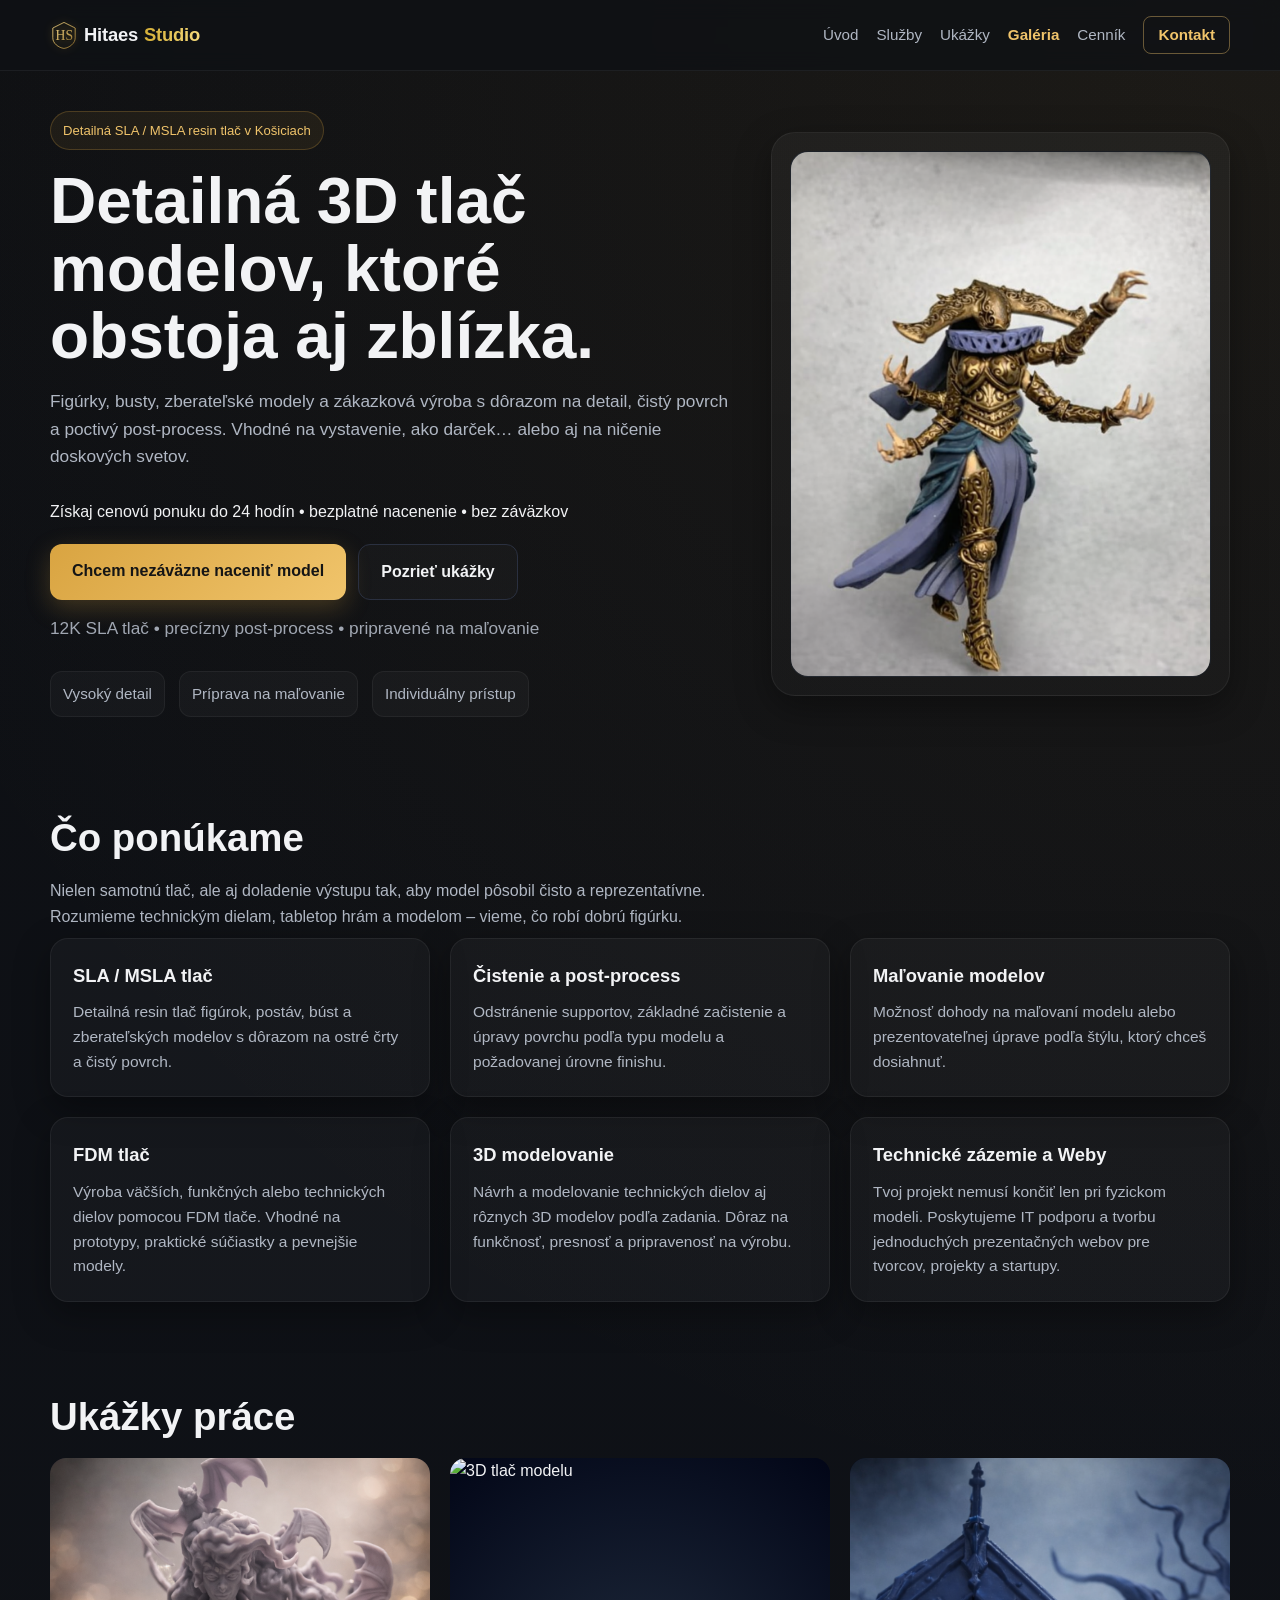
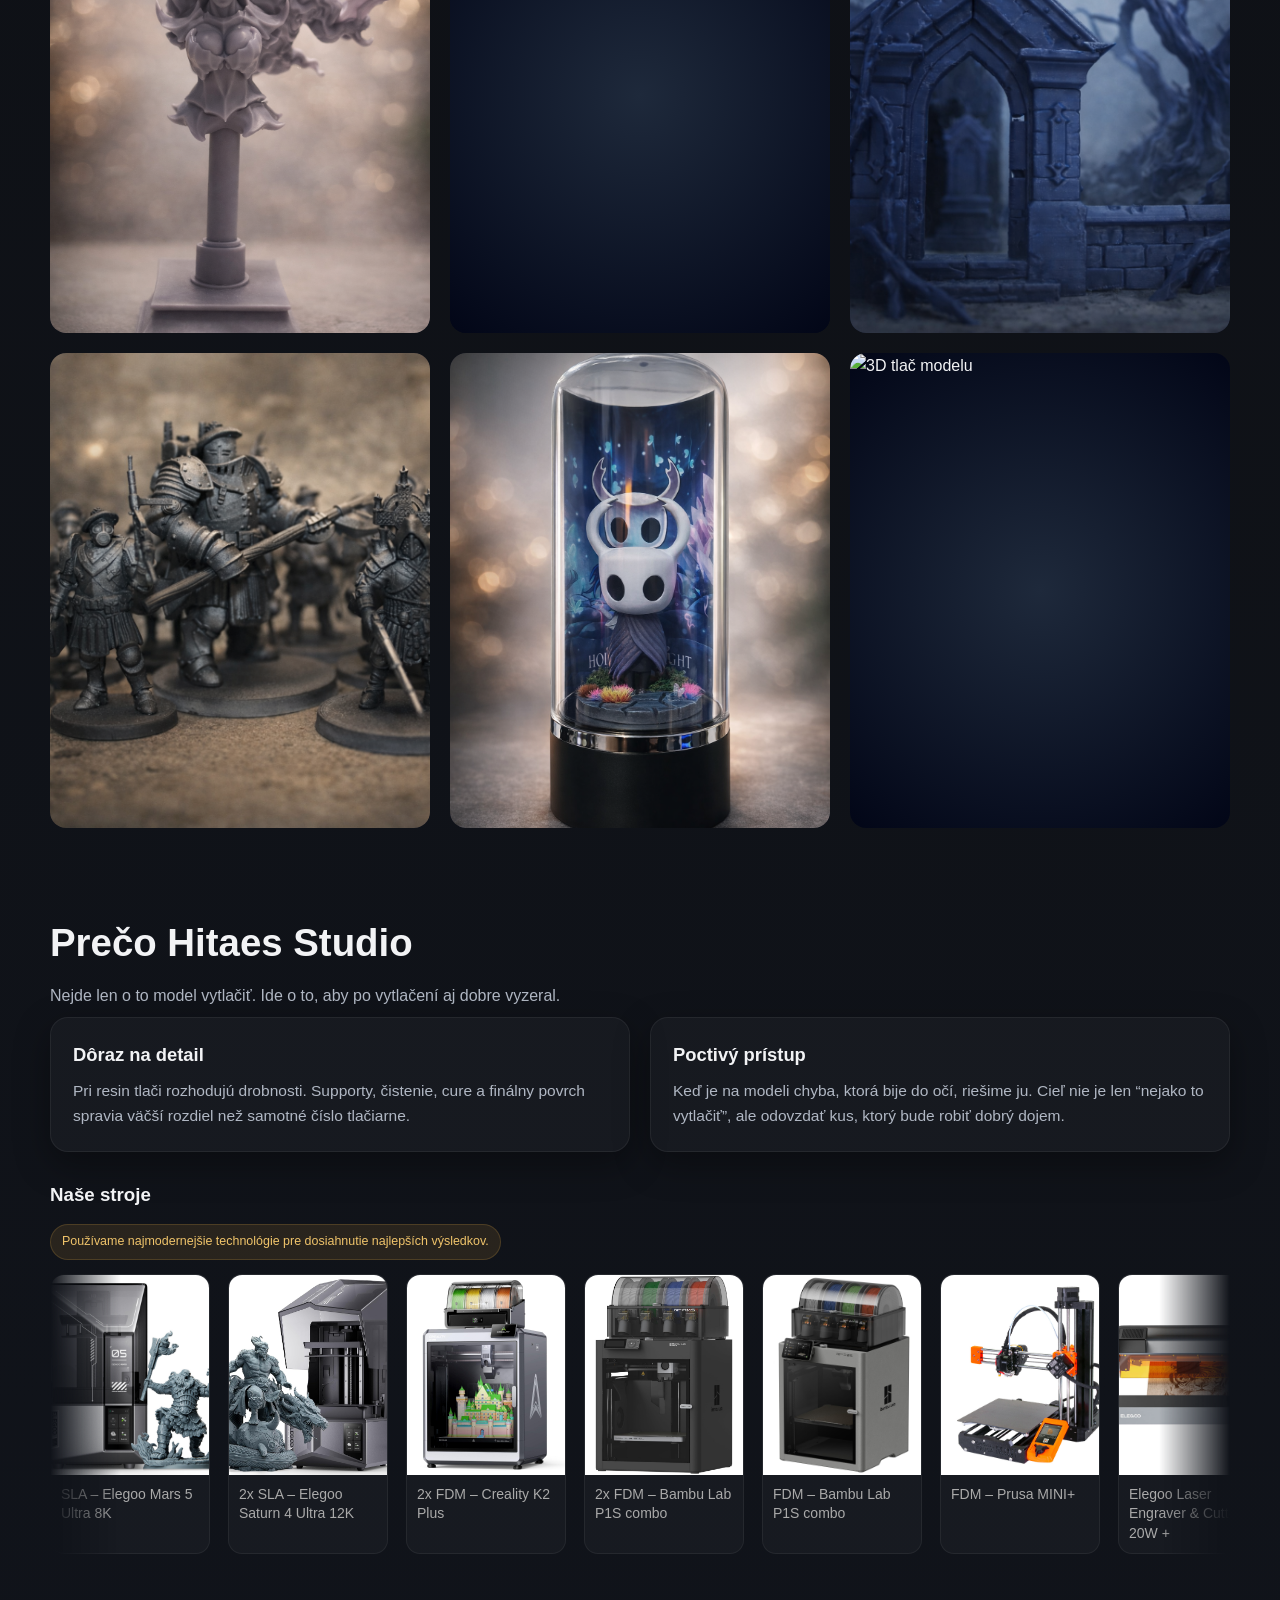
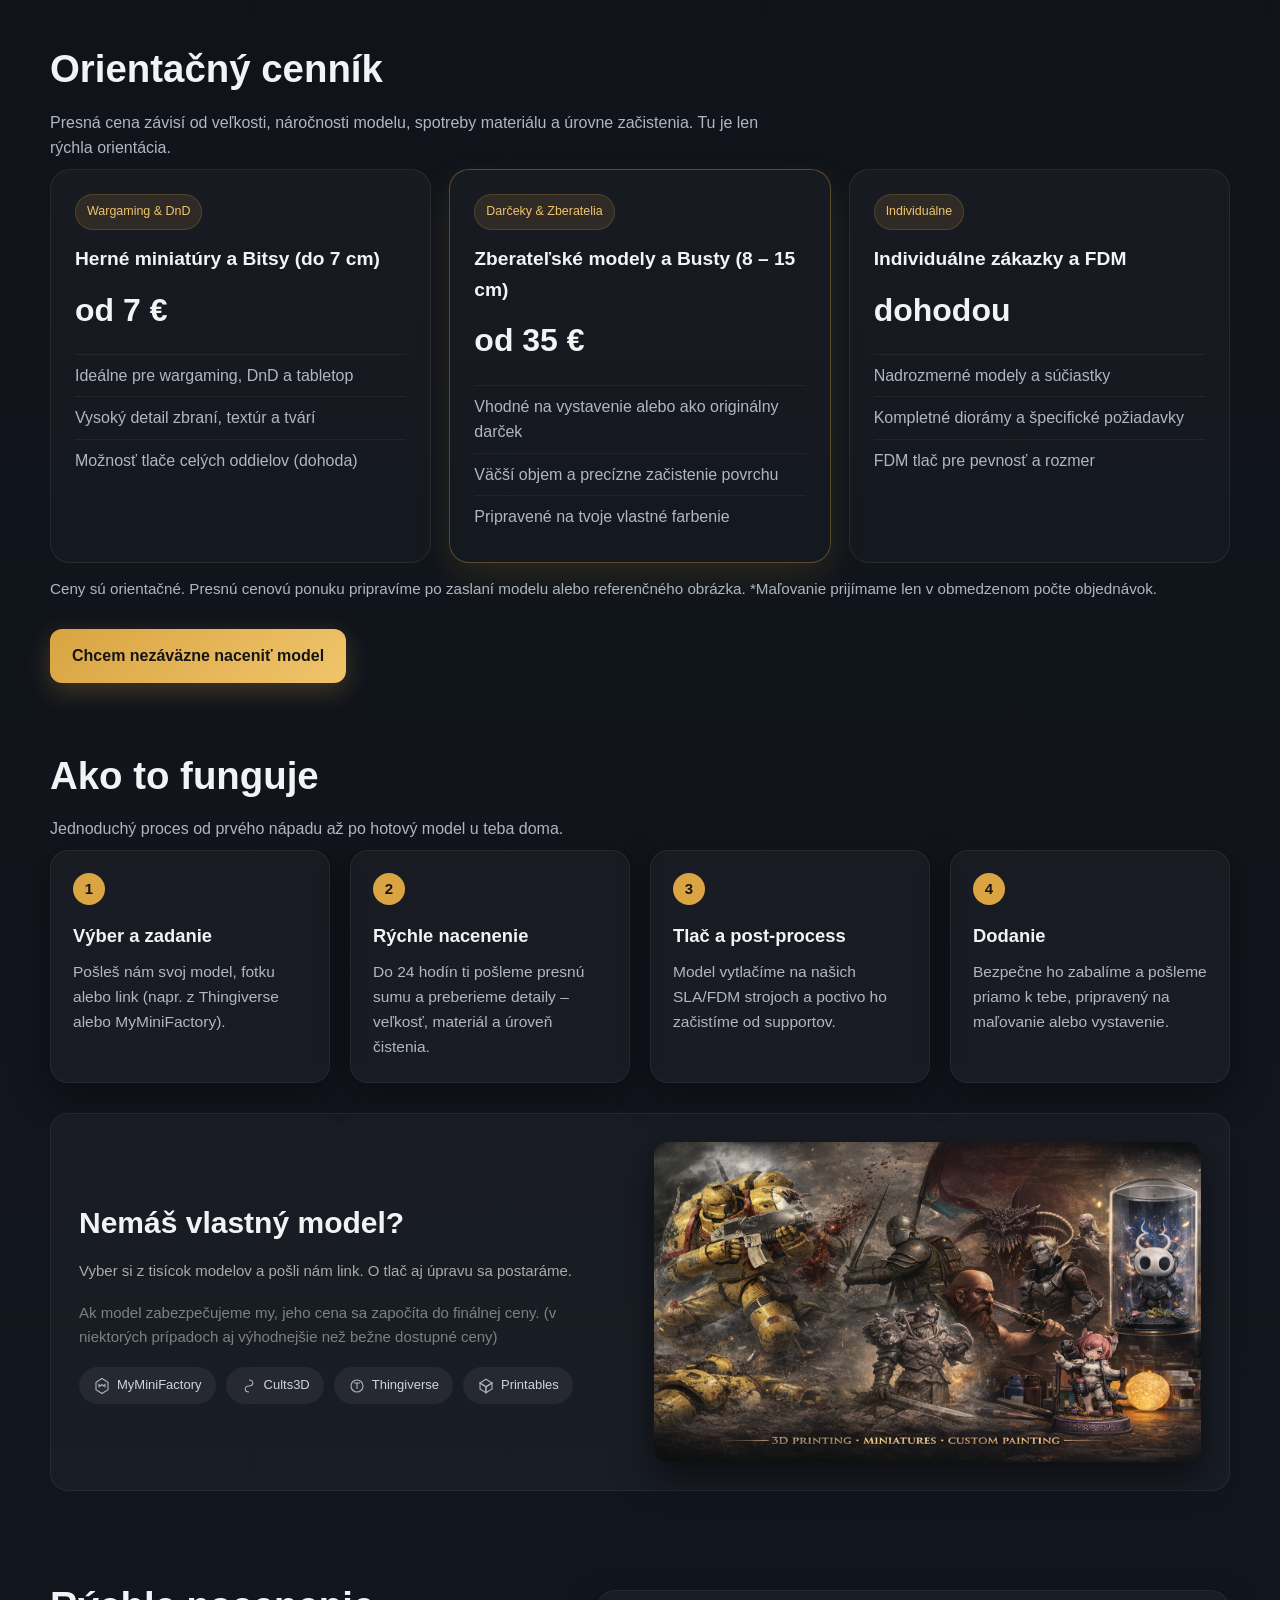
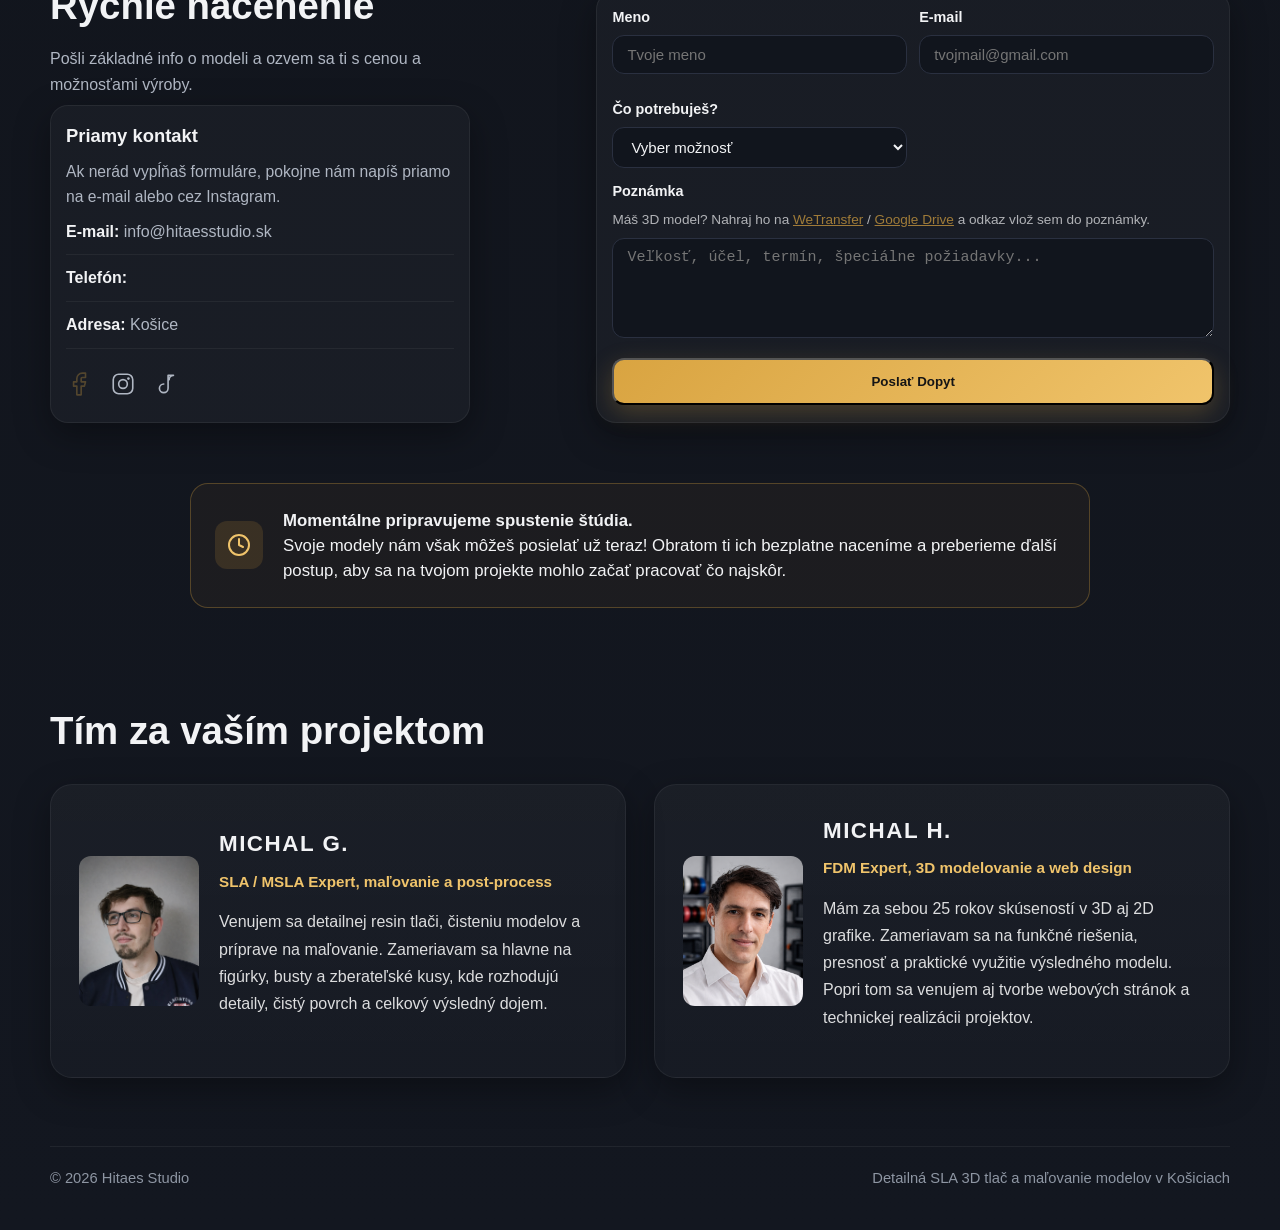
==== commit d938e5f6: "Fix form typo, improve user feedback, and restore CNAME" ====
--- a/index.html
+++ b/index.html
@@ -452,7 +452,7 @@
                   placeholder="Veľkosť, účel, termín, špeciálne požiadavky..."></textarea>
               </div>
 
-              <button type="submit" id="submitBtn" class="btn btn-primary">Pripraviť e-mail</button>
+              <button type="submit" id="submitBtn" class="btn btn-primary">Poslať Dopyt</button>
               <div id="formStatus" class="form-status"></div>
             </form>
           </div>
@@ -683,21 +683,21 @@
     if (contactForm) {
       contactForm.addEventListener('submit', (e) => {
         e.preventDefault();
-        
+
         const formData = new FormData(contactForm);
         const name = formData.get('Meno');
         const email = formData.get('Email');
-        const service = formData.get('Slub\u017Eba'); // Sluzba
-        const message = formData.get('Pozn\u00E1mka'); // Poznamka
-        
+        const service = formData.get('Slu\u017Eba'); 
+        const message = formData.get('Pozn\u00E1mka'); 
+
         const mailBody = `Meno: ${name}\nE-mail: ${email}\nSlu\u017Eba: ${service}\n\nPozn\u00E1mka:\n${message}`;
         const mailtoLink = `mailto:info@hitaesstudio.sk?subject=Dopyt z webu - ${encodeURIComponent(service)}&body=${encodeURIComponent(mailBody)}`;
-        
+
         window.location.href = mailtoLink;
-        
-        formStatus.textContent = 'Otv\u00E1ram e-mailov\u00E9ho klienta...';
+
+        formStatus.innerHTML = 'Otv\u00E1ram e-mailov\u00E9ho klienta...<br><small style="opacity:0.6">Ak sa ni\u010D nedeje, nap\u00ED\u0161 n\u00E1m na: info@hitaesstudio.sk</small>';
         formStatus.className = 'form-status success';
-        
+
         setTimeout(() => {
           formStatus.textContent = '';
           formStatus.className = 'form-status';
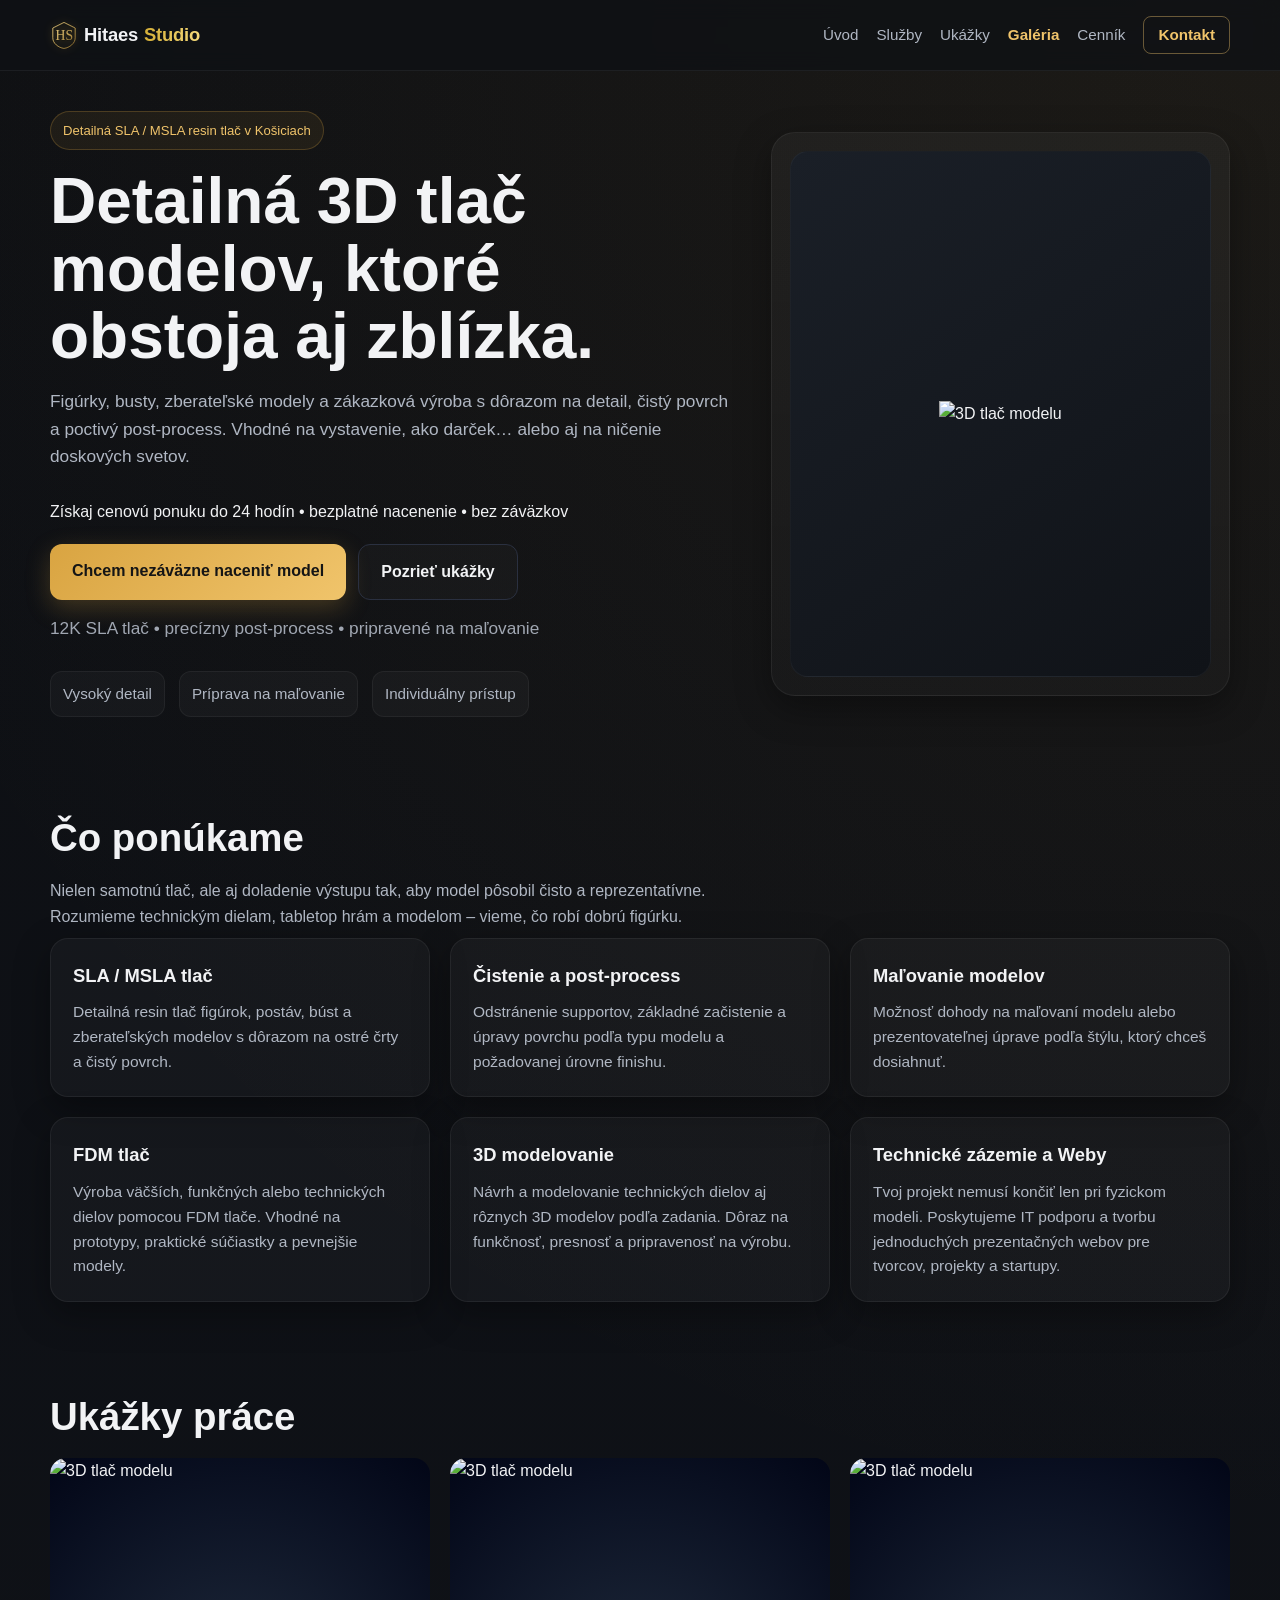
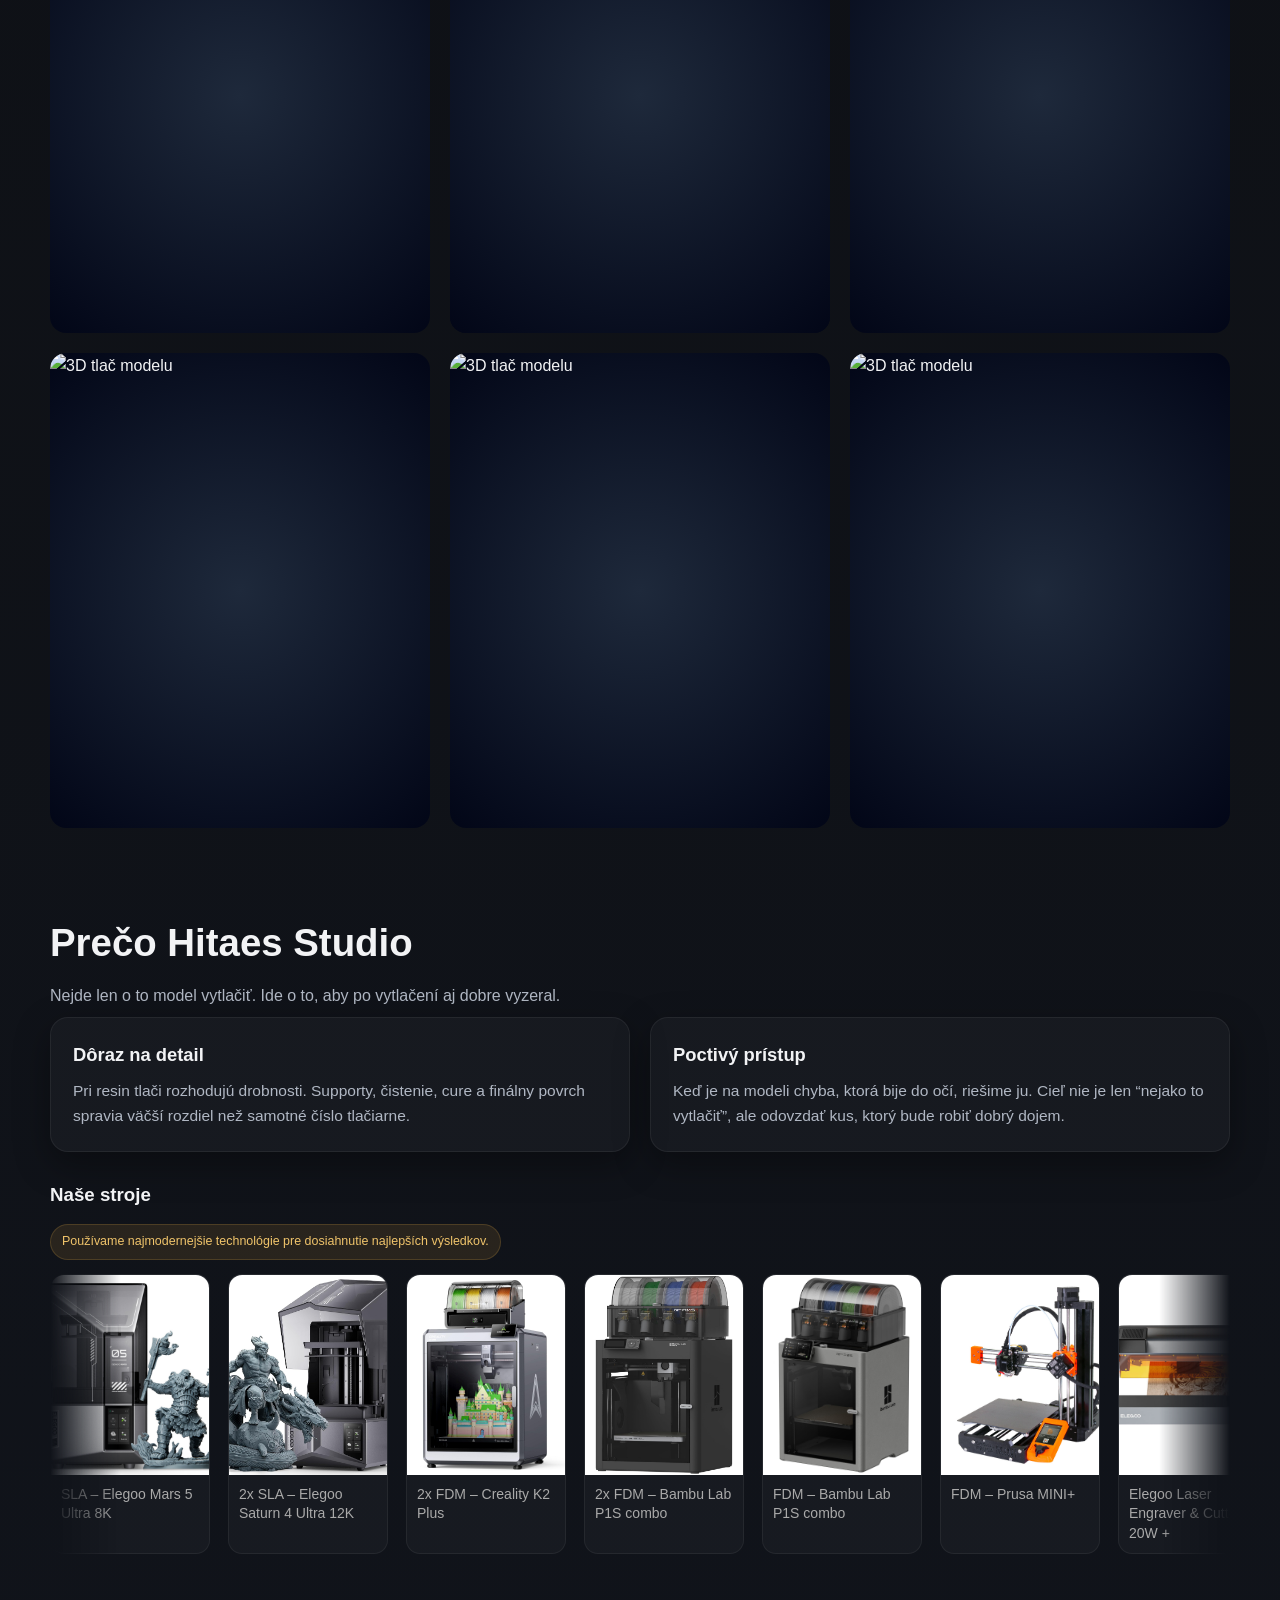
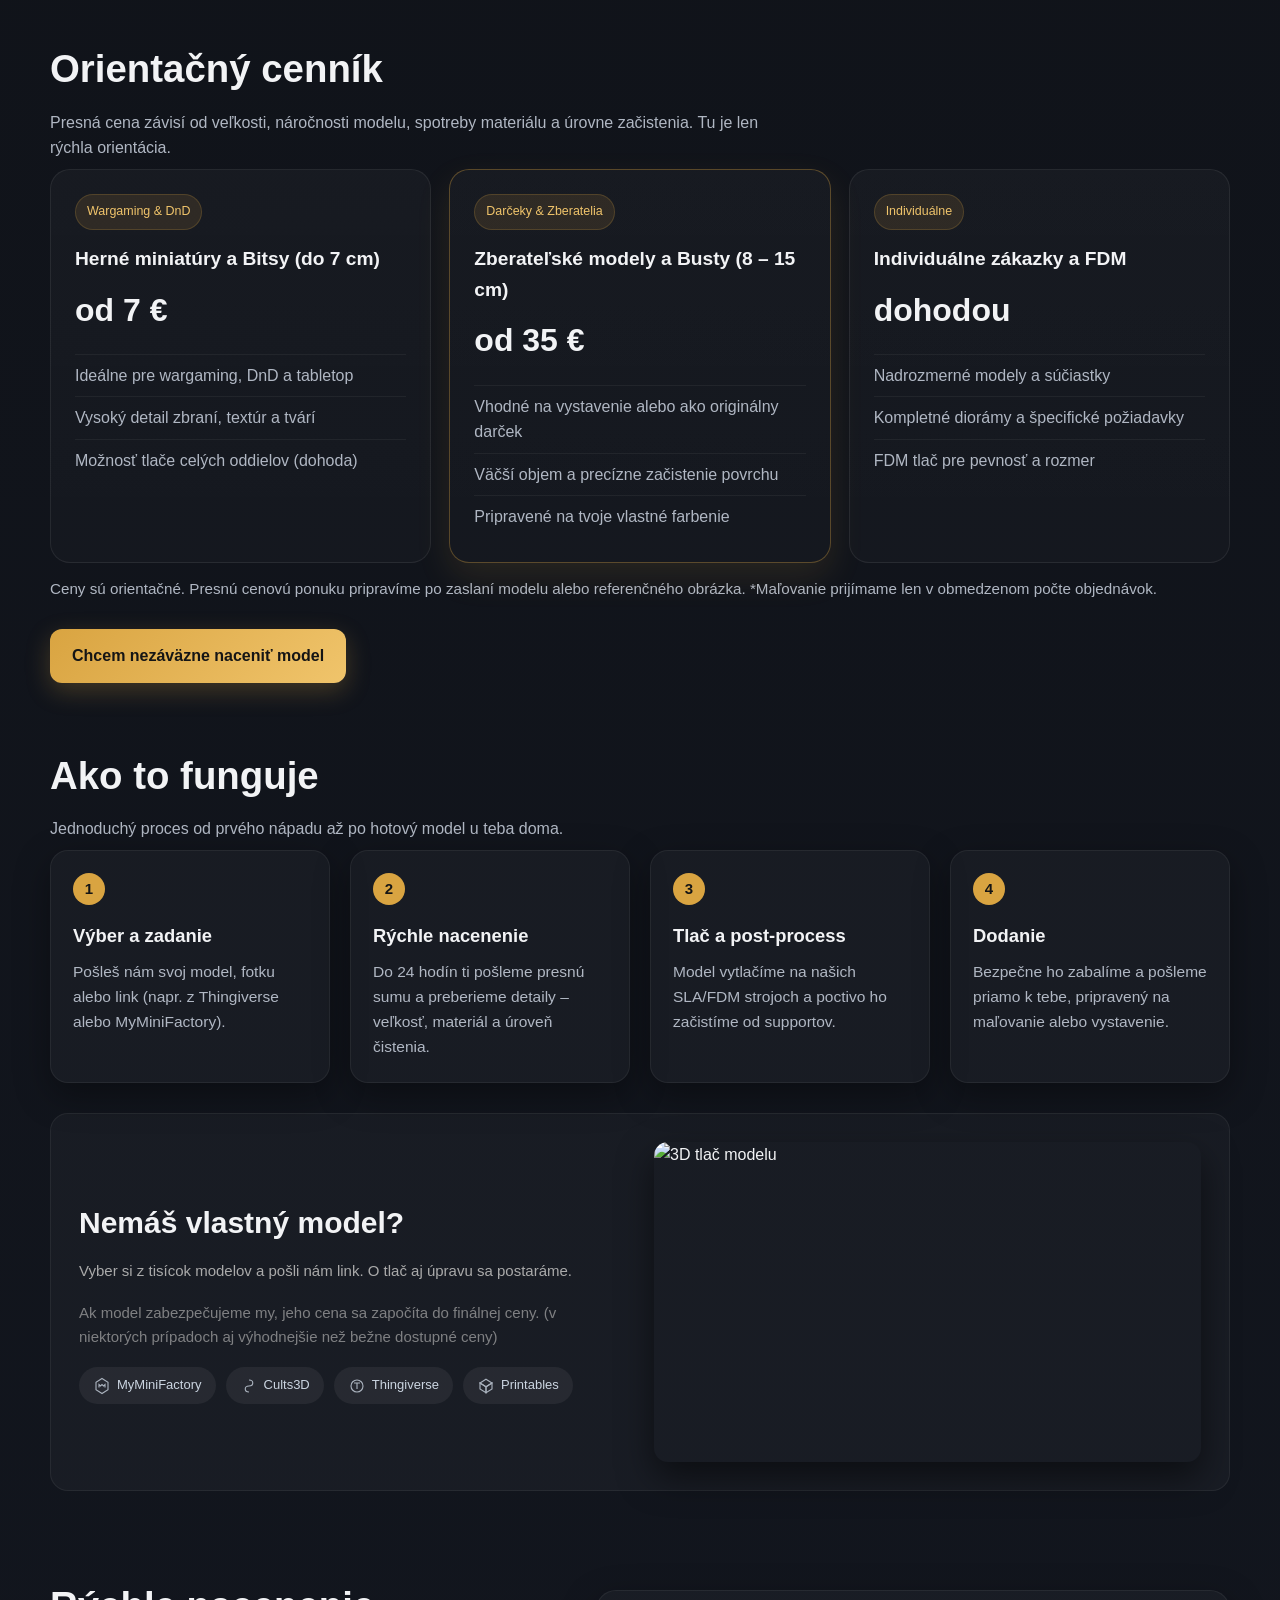
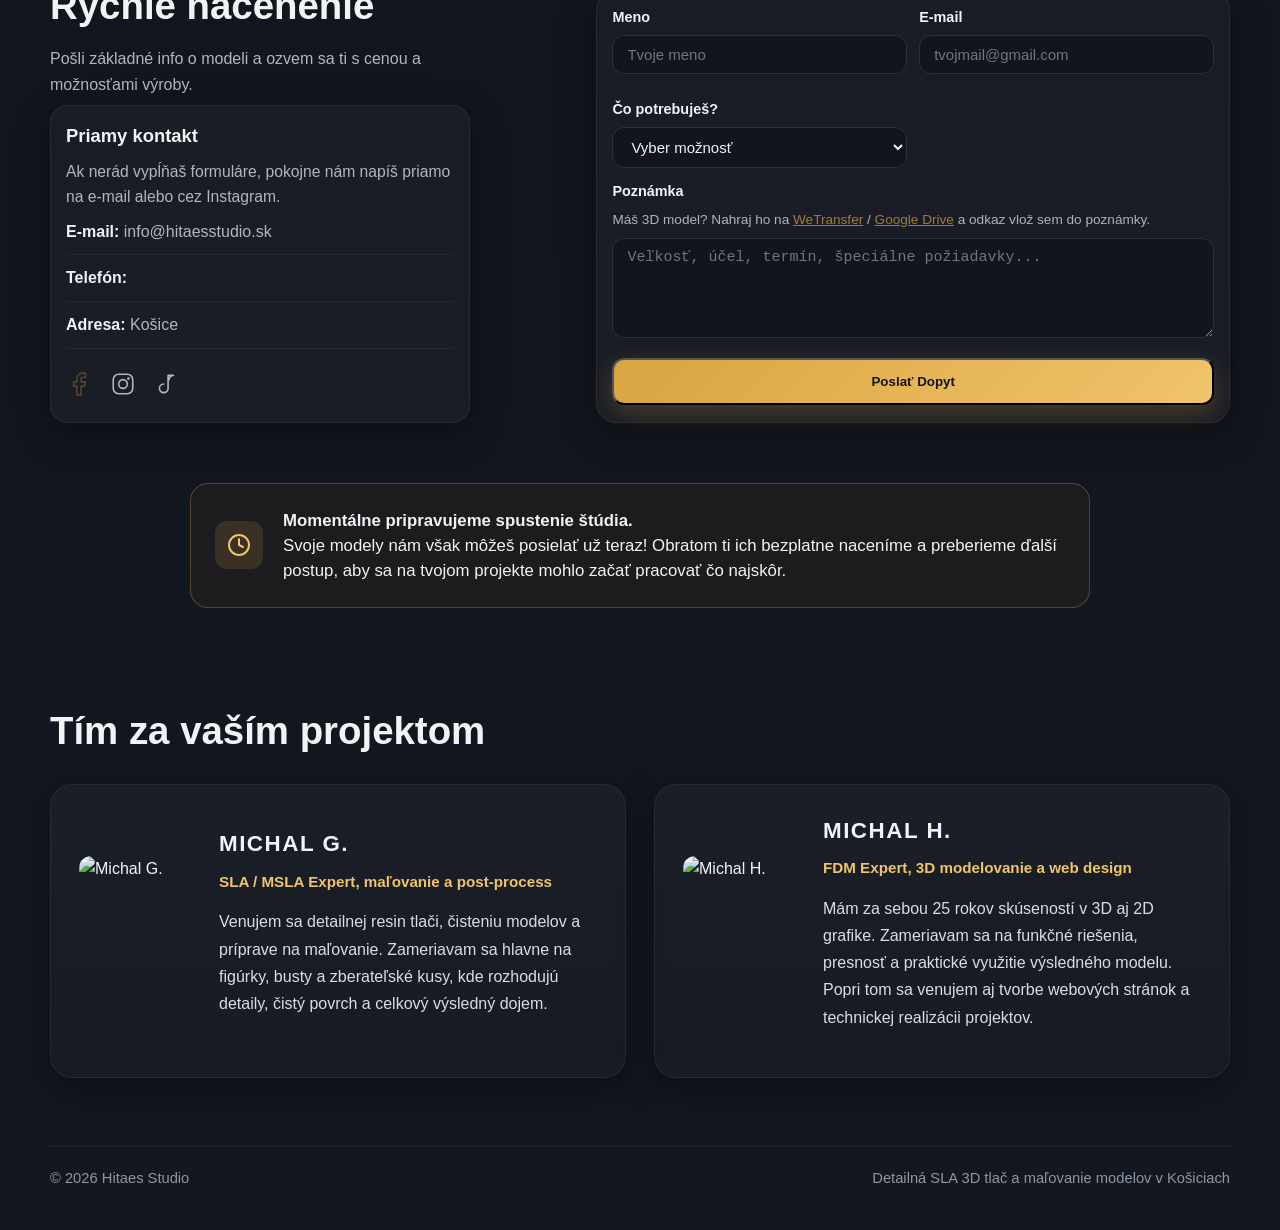
==== commit cad12a8a: "Update image references to .webp in index.html" ====
--- a/index.html
+++ b/index.html
@@ -60,7 +60,7 @@
 
         <div class="hero-card">
           <div class="hero-image">
-            <img src="images/prev.png" alt="3D tlač modelu">
+            <img src="images/prev.webp" alt="3D tlač modelu">
           </div>
         </div>
       </div>
@@ -135,12 +135,12 @@
         </div>
 
         <div class="gallery">
-          <div class="gallery-item"><img src="images/busta.png" alt="3D tlač modelu" loading="lazy"></div>
-          <div class="gallery-item"><img src="images/mman.jpg" alt="3D tlač modelu" loading="lazy"></div>
-          <div class="gallery-item"><img src="images/teren.png" alt="3D tlač modelu" loading="lazy"></div>
-          <div class="gallery-item"><img src="images/trench.png" alt="3D tlač modelu" loading="lazy"></div>
-          <div class="gallery-item"><img src="images/hollowknight.png" alt="3D tlač modelu" loading="lazy"></div>
-          <div class="gallery-item"><img src="images/hinata.png" alt="3D tlač modelu" loading="lazy"></div>
+          <div class="gallery-item"><img src="images/busta.webp" alt="3D tlač modelu" loading="lazy"></div>
+          <div class="gallery-item"><img src="images/mman.webp" alt="3D tlač modelu" loading="lazy"></div>
+          <div class="gallery-item"><img src="images/teren.webp" alt="3D tlač modelu" loading="lazy"></div>
+          <div class="gallery-item"><img src="images/trench.webp" alt="3D tlač modelu" loading="lazy"></div>
+          <div class="gallery-item"><img src="images/hollowknight.webp" alt="3D tlač modelu" loading="lazy"></div>
+          <div class="gallery-item"><img src="images/hinata.webp" alt="3D tlač modelu" loading="lazy"></div>
         </div>
       </div>
     </section>
@@ -361,7 +361,7 @@
           </div>
 
           <div class="model-help-image">
-            <img src="images/banner2.png" alt="3D tlač modelu">
+            <img src="images/banner2.webp" alt="3D tlač modelu">
           </div>
         </div>
       </div>
@@ -485,7 +485,7 @@
           <div class="team-card">
             <div class="team-person">
               <div class="team-photo-wrap">
-                <img src="images/mg.png" alt="Michal G." class="team-photo" id="photo-mg">
+                <img src="images/mg.webp" alt="Michal G." class="team-photo" id="photo-mg">
               </div>
 
               <div class="team-info">
@@ -503,7 +503,7 @@
           <div class="team-card">
             <div class="team-person">
               <div class="team-photo-wrap">
-                <img src="images/mh.png" alt="Michal H." class="team-photo">
+                <img src="images/mh.webp" alt="Michal H." class="team-photo">
               </div>
 
               <div class="team-info">
@@ -676,32 +676,47 @@
       slider.scrollLeft = slider.scrollWidth / 3;
     });
 
-    // Handle Form to Email
+    // Handle Form to PHP (Websupport)
     const contactForm = document.getElementById('contactForm');
     const formStatus = document.getElementById('formStatus');
+    const submitBtn = document.getElementById('submitBtn');
 
     if (contactForm) {
-      contactForm.addEventListener('submit', (e) => {
+      contactForm.addEventListener('submit', async (e) => {
         e.preventDefault();
 
+        submitBtn.disabled = true;
+        submitBtn.innerText = 'Odosiela sa...';
+        formStatus.textContent = '';
+
         const formData = new FormData(contactForm);
-        const name = formData.get('Meno');
-        const email = formData.get('Email');
-        const service = formData.get('Slu\u017Eba'); 
-        const message = formData.get('Pozn\u00E1mka'); 
-
-        const mailBody = `Meno: ${name}\nE-mail: ${email}\nSlu\u017Eba: ${service}\n\nPozn\u00E1mka:\n${message}`;
-        const mailtoLink = `mailto:info@hitaesstudio.sk?subject=Dopyt z webu - ${encodeURIComponent(service)}&body=${encodeURIComponent(mailBody)}`;
-
-        window.location.href = mailtoLink;
-
-        formStatus.innerHTML = 'Otv\u00E1ram e-mailov\u00E9ho klienta...<br><small style="opacity:0.6">Ak sa ni\u010D nedeje, nap\u00ED\u0161 n\u00E1m na: info@hitaesstudio.sk</small>';
-        formStatus.className = 'form-status success';
-
-        setTimeout(() => {
-          formStatus.textContent = '';
-          formStatus.className = 'form-status';
-        }, 5000);
+
+        try {
+          const response = await fetch('send_email.php', {
+            method: 'POST',
+            body: formData
+          });
+
+          const result = await response.text();
+
+          if (response.ok) {
+            formStatus.textContent = 'Dopyt úspešne odoslaný!';
+            formStatus.className = 'form-status success';
+            contactForm.reset();
+            submitBtn.style.display = 'none';
+          } else {
+            formStatus.textContent = result || 'Chyba pri odosielaní.';
+            formStatus.className = 'form-status error';
+          }
+        } catch (error) {
+          formStatus.textContent = 'Chyba servera. Skontrolujte pripojenie.';
+          formStatus.className = 'form-status error';
+        } finally {
+          submitBtn.disabled = false;
+          if (formStatus.className !== 'form-status success') {
+            submitBtn.innerText = 'Poslať Dopyt';
+          }
+        }
       });
     }
   </script>
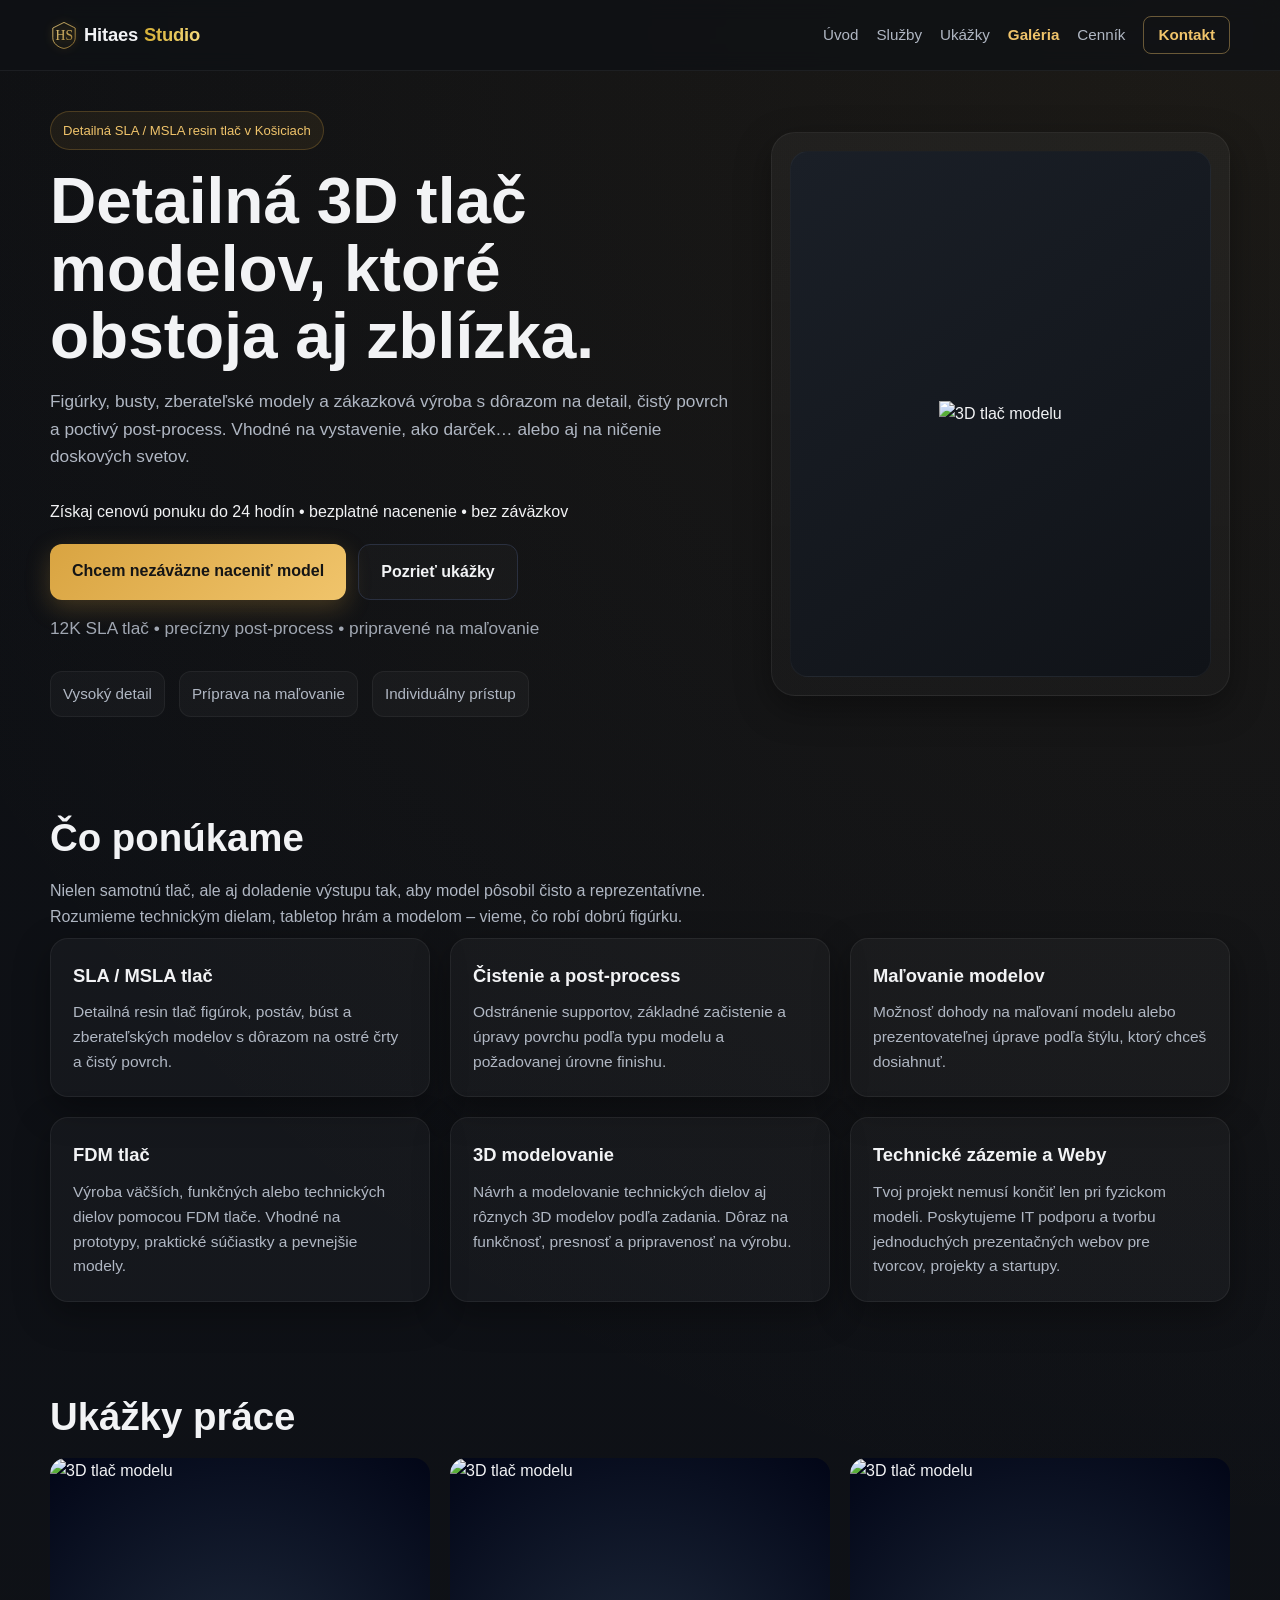
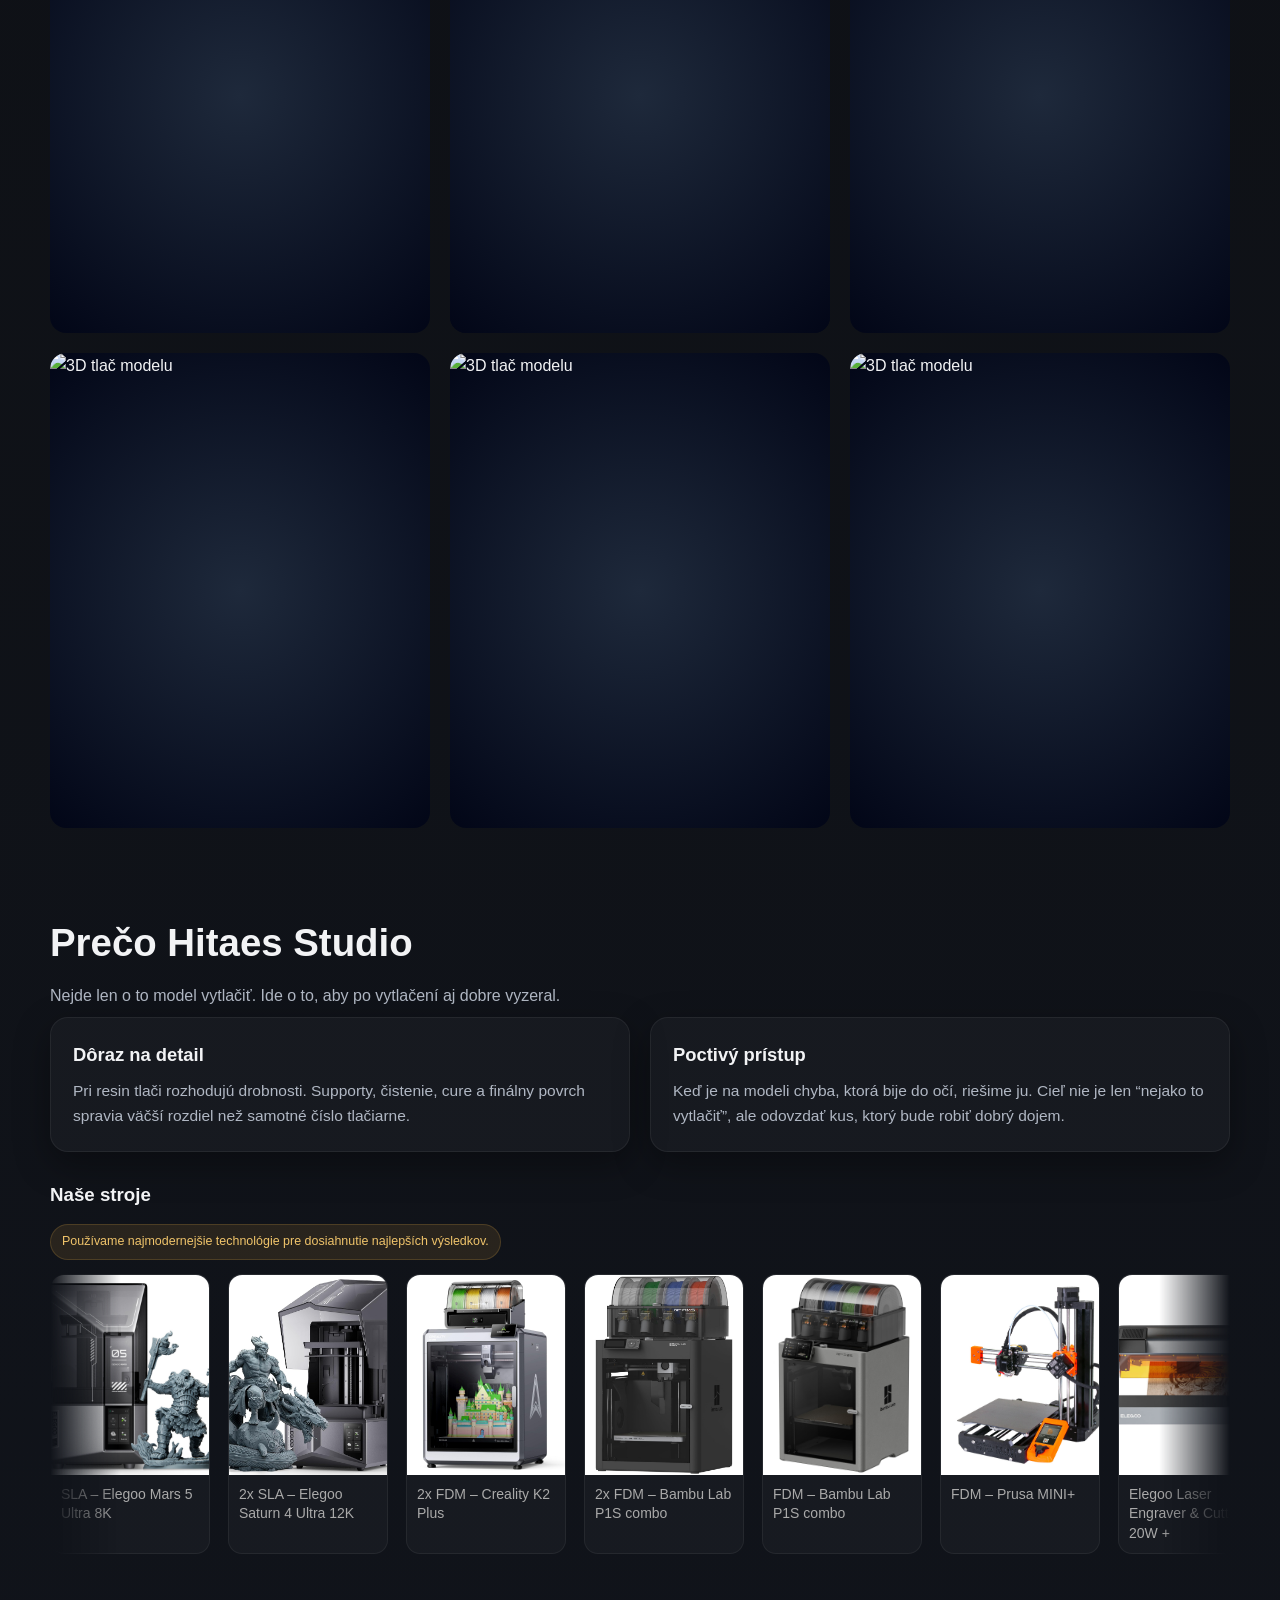
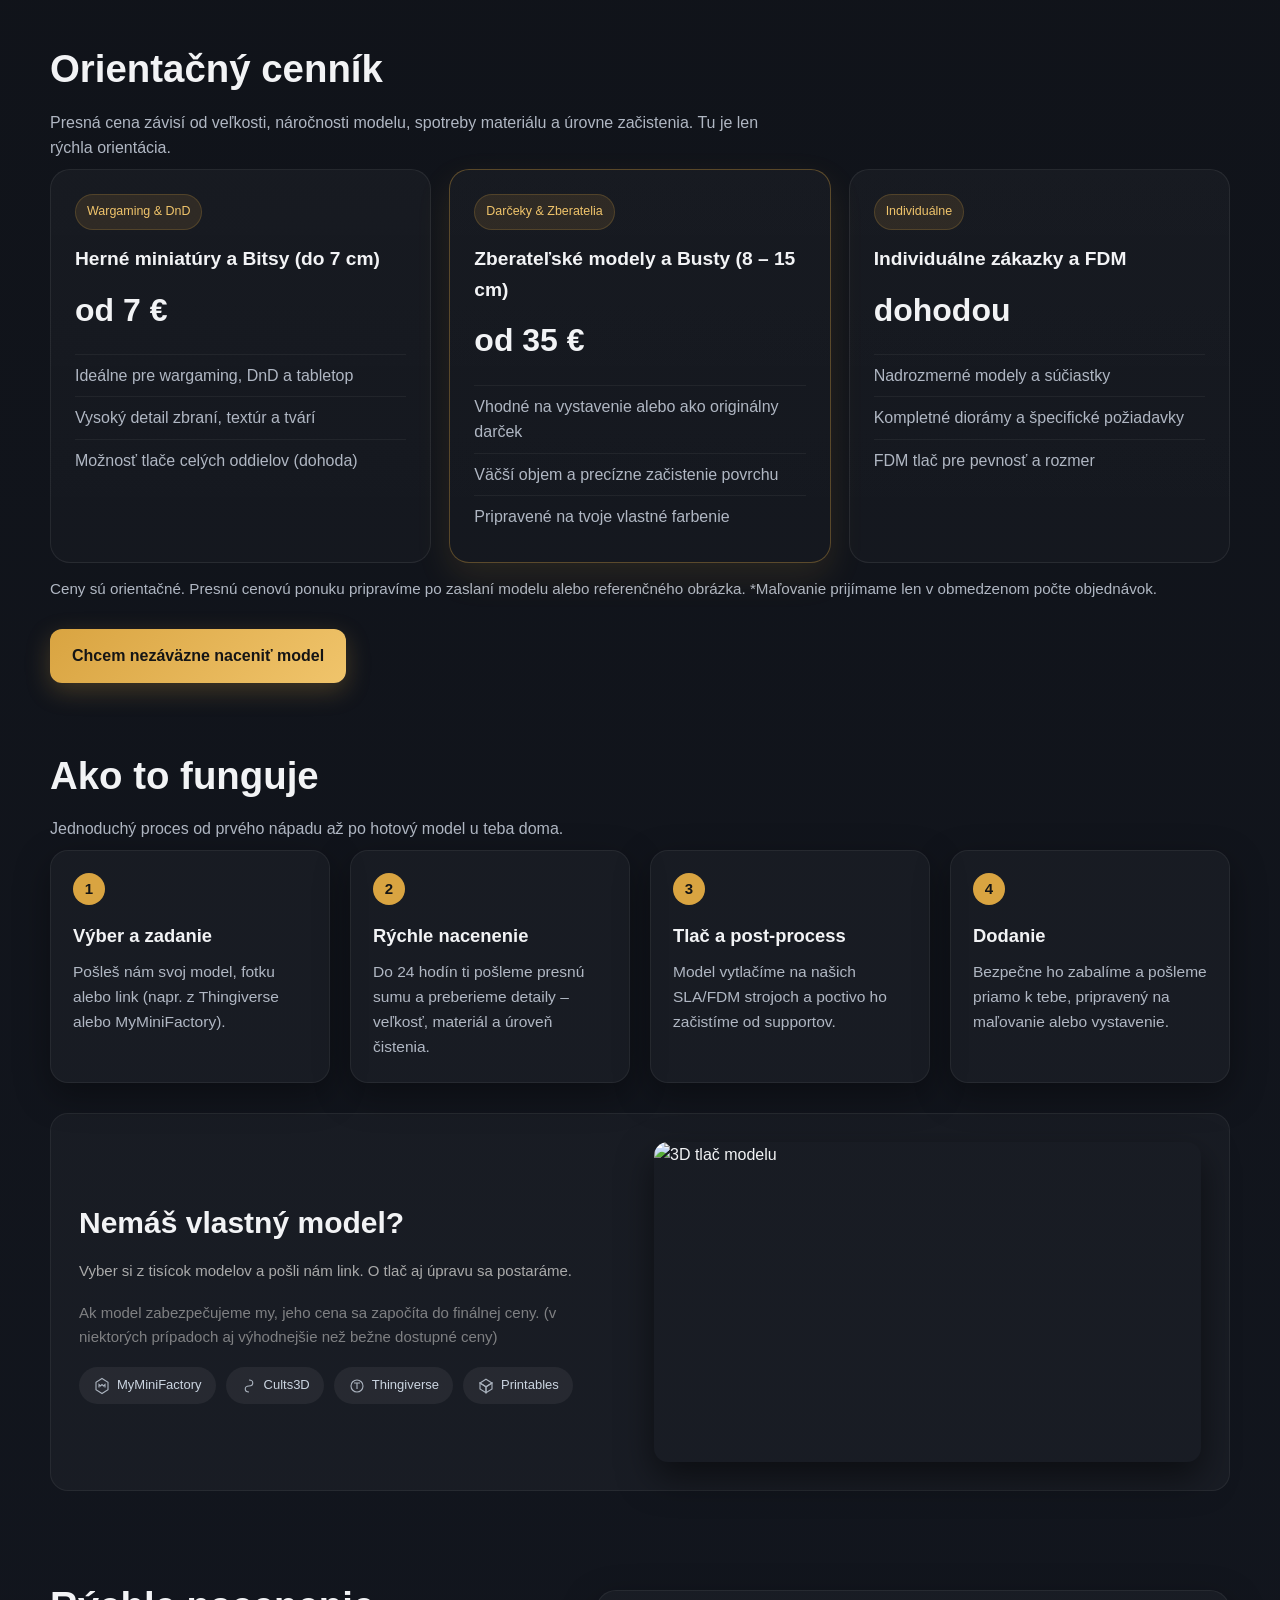
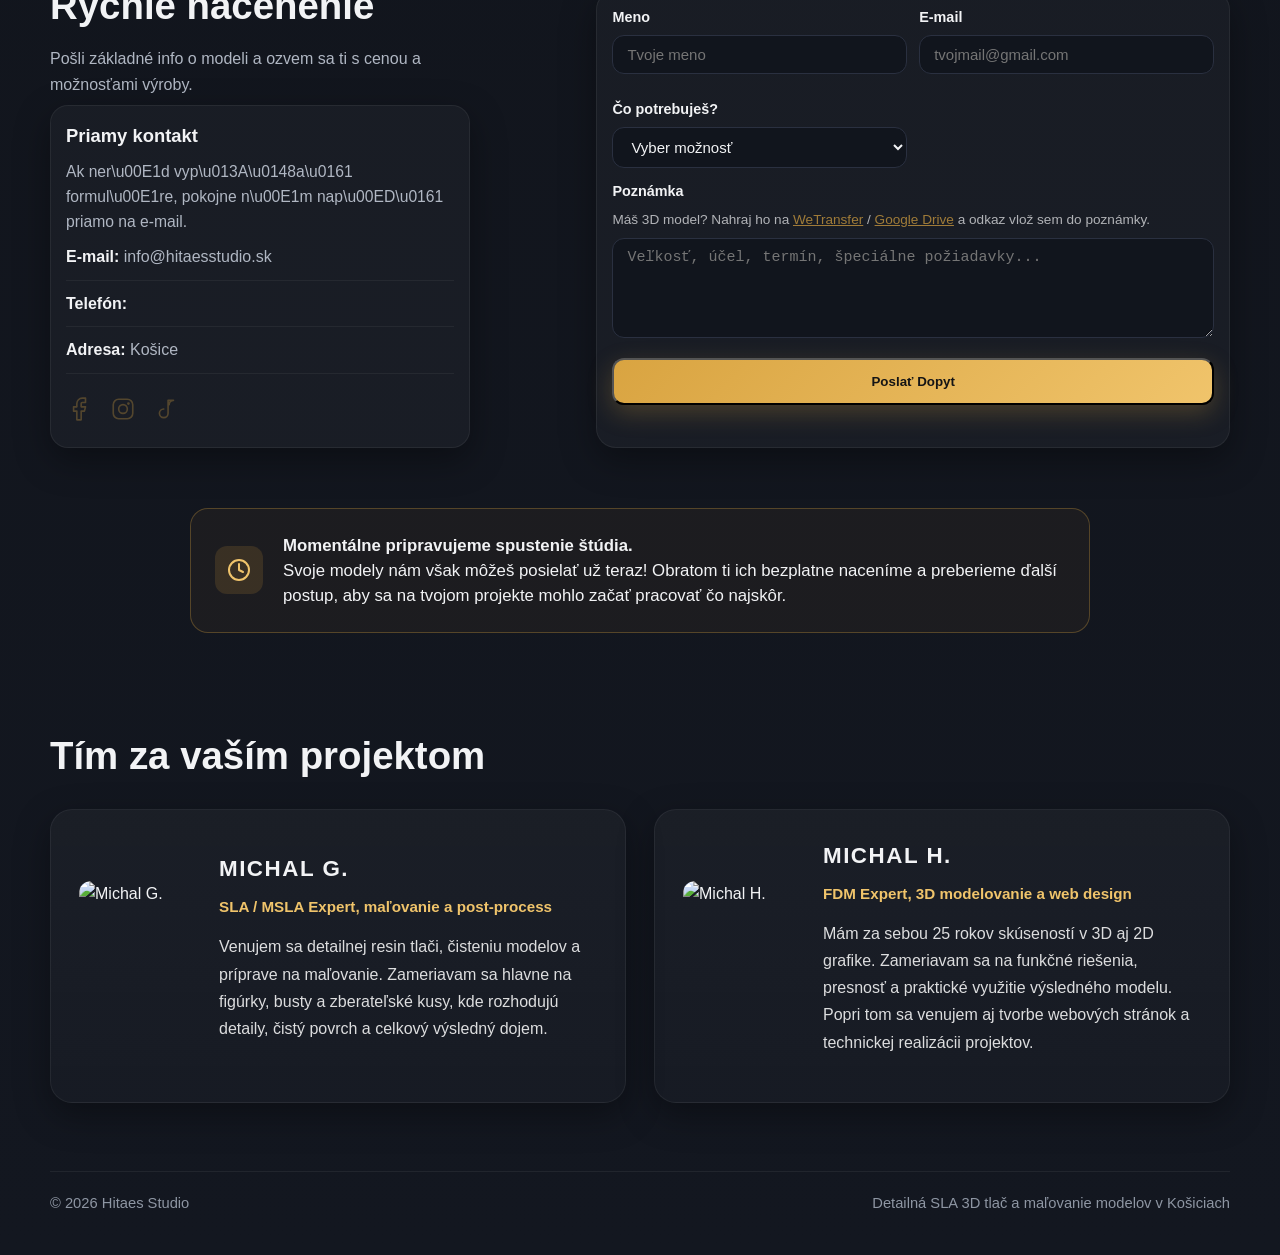
==== commit 4a8eddff: "Disable Instagram and TikTok links (pripravujeme)" ====
--- a/index.html
+++ b/index.html
@@ -381,7 +381,7 @@
             <div class="card contact-info-card" id="kontakt" style="margin-top: 0;">
               <h3 style="margin-bottom: 8px;">Priamy kontakt</h3>
               <p style="margin-bottom: 0;">
-                Ak nerád vypĺňaš formuláre, pokojne nám napíš priamo na e-mail alebo cez Instagram.
+                Ak ner\u00E1d vyp\u013A\u0148a\u0161 formul\u00E1re, pokojne n\u00E1m nap\u00ED\u0161 priamo na e-mail.
               </p>
               <ul class="contact-list">
                 <li><strong>E-mail:</strong>&nbsp;<a href="mailto:info@hitaesstudio.sk">info@hitaesstudio.sk</a>
@@ -396,20 +396,20 @@
                         stroke="currentColor" stroke-width="1.5" stroke-linecap="round" stroke-linejoin="round" />
                     </svg>
                   </span>
-                  <a href="https://instagram.com/hitaes3dstudio" target="_blank" class="social-link" title="Instagram">
+                  <span class="social-link" style="cursor: default; opacity: 0.3;" title="Instagram (pripravujeme)">
                     <svg viewBox="0 0 24 24" class="social-icon">
                       <rect x="3" y="3" width="18" height="18" rx="5" ry="5" fill="none" stroke="currentColor"
                         stroke-width="1.5" />
                       <circle cx="12" cy="12" r="4" fill="none" stroke="currentColor" stroke-width="1.5" />
                       <circle cx="17" cy="7" r="1.2" fill="currentColor" />
                     </svg>
-                  </a>
-                  <a href="https://www.tiktok.com/@hitaes3dstudio" target="_blank" class="social-link" title="TikTok">
+                  </span>
+                  <span class="social-link" style="cursor: default; opacity: 0.3;" title="TikTok (pripravujeme)">
                     <svg viewBox="0 0 24 24" class="social-icon">
                       <path d="M9 12a4 4 0 1 0 4 4V4h5a4 4 0 0 0-4 4" fill="none" stroke="currentColor"
                         stroke-width="1.5" stroke-linecap="round" stroke-linejoin="round" />
                     </svg>
-                  </a>
+                  </span>
                 </li>
               </ul>
             </div>
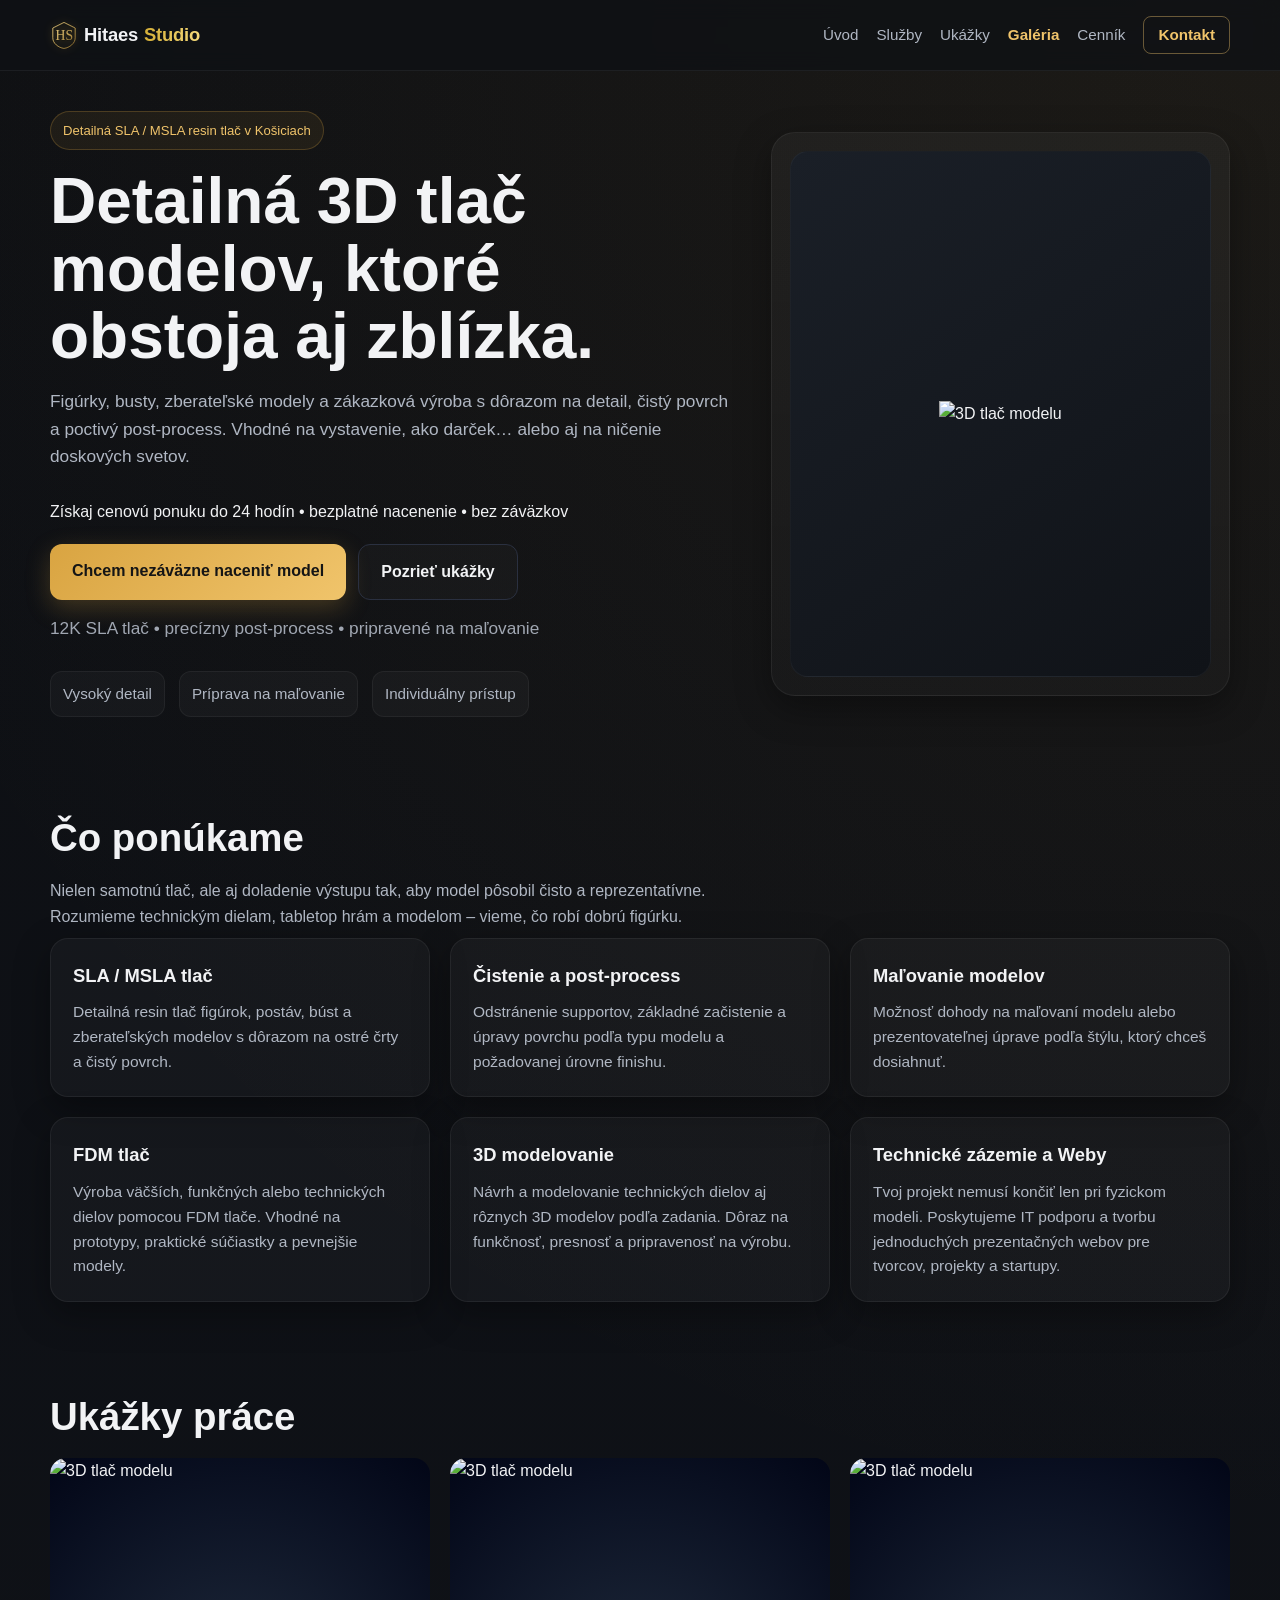
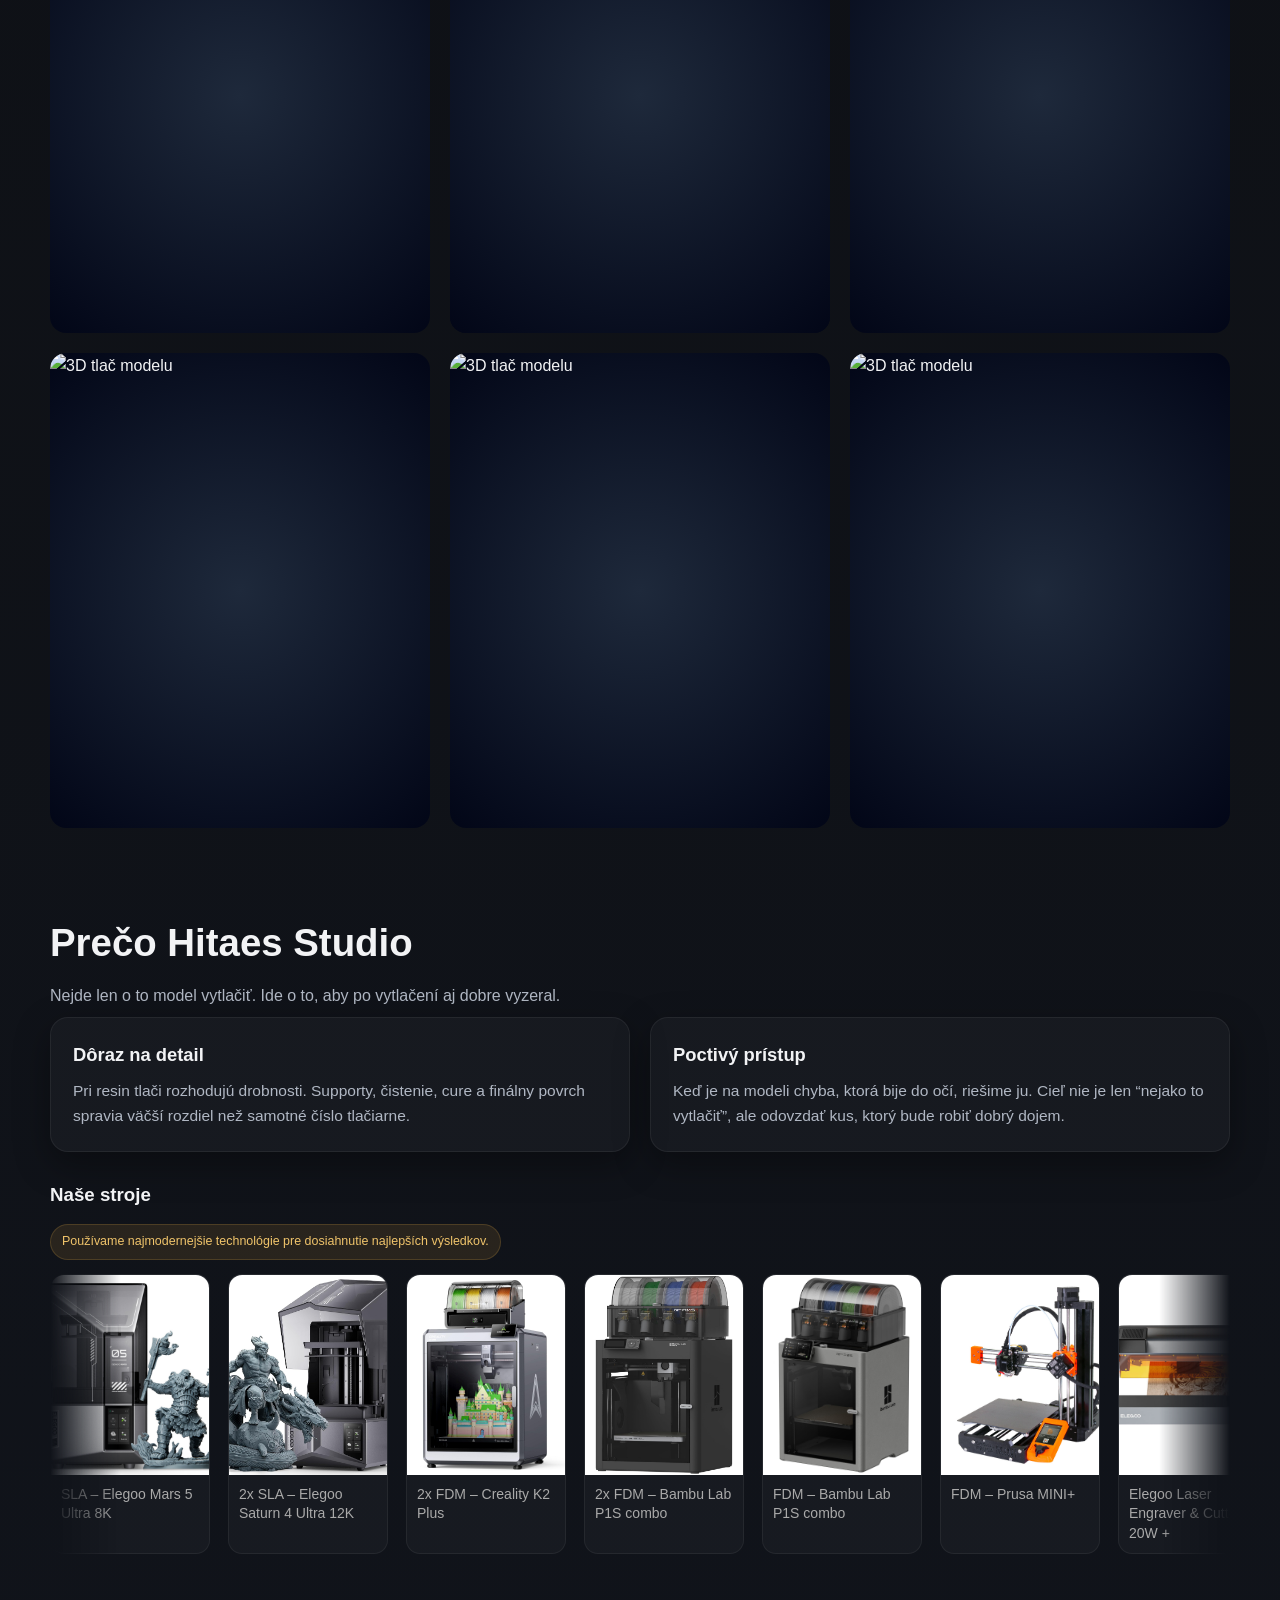
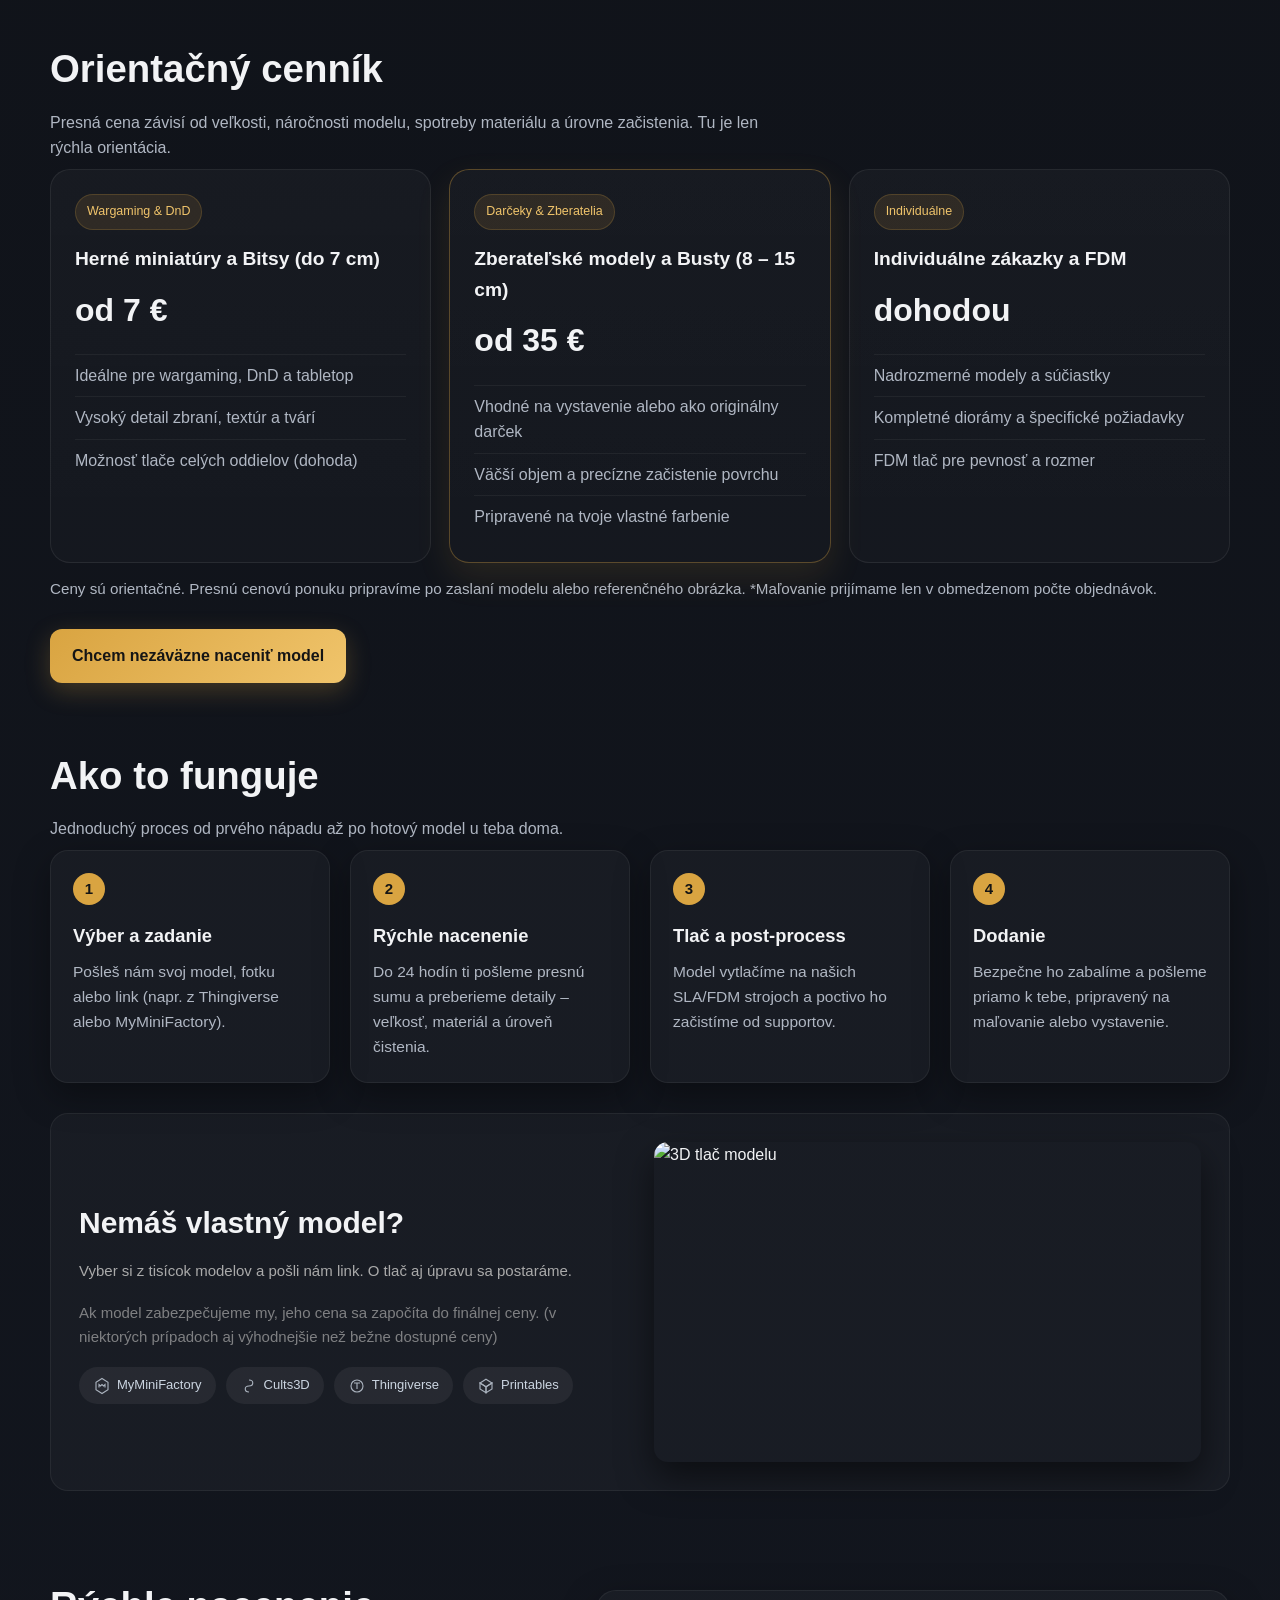
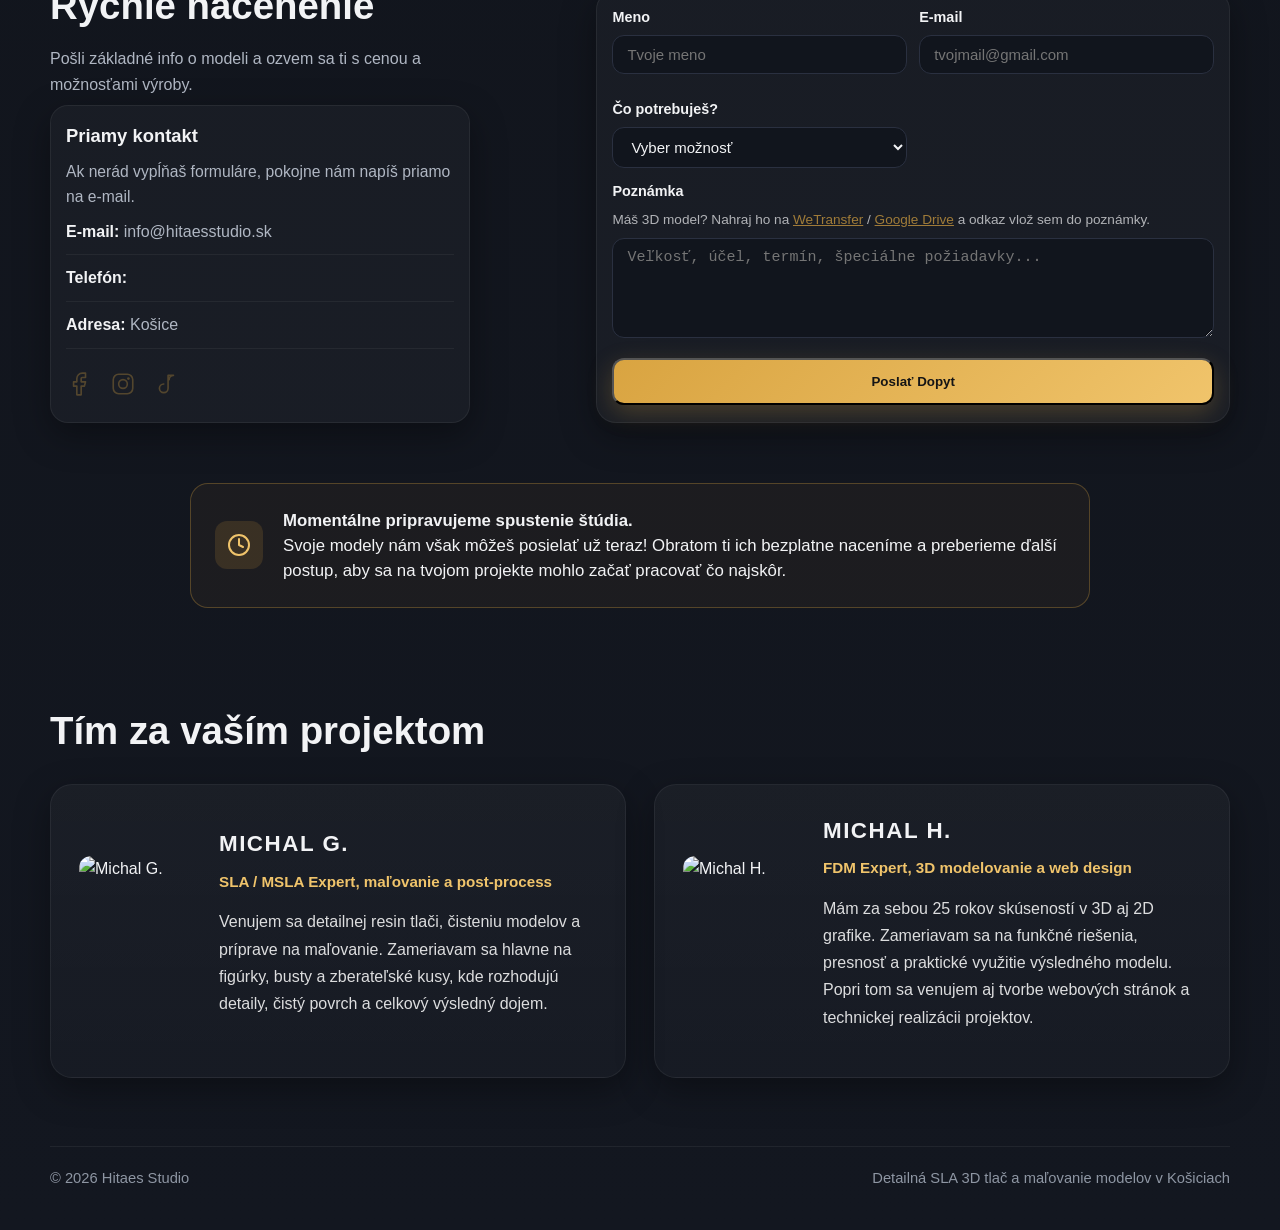
==== commit de256b98: "Fix encoding in contact description" ====
--- a/index.html
+++ b/index.html
@@ -381,7 +381,7 @@
             <div class="card contact-info-card" id="kontakt" style="margin-top: 0;">
               <h3 style="margin-bottom: 8px;">Priamy kontakt</h3>
               <p style="margin-bottom: 0;">
-                Ak ner\u00E1d vyp\u013A\u0148a\u0161 formul\u00E1re, pokojne n\u00E1m nap\u00ED\u0161 priamo na e-mail.
+                Ak nerád vypĺňaš formuláre, pokojne nám napíš priamo na e-mail.
               </p>
               <ul class="contact-list">
                 <li><strong>E-mail:</strong>&nbsp;<a href="mailto:info@hitaesstudio.sk">info@hitaesstudio.sk</a>
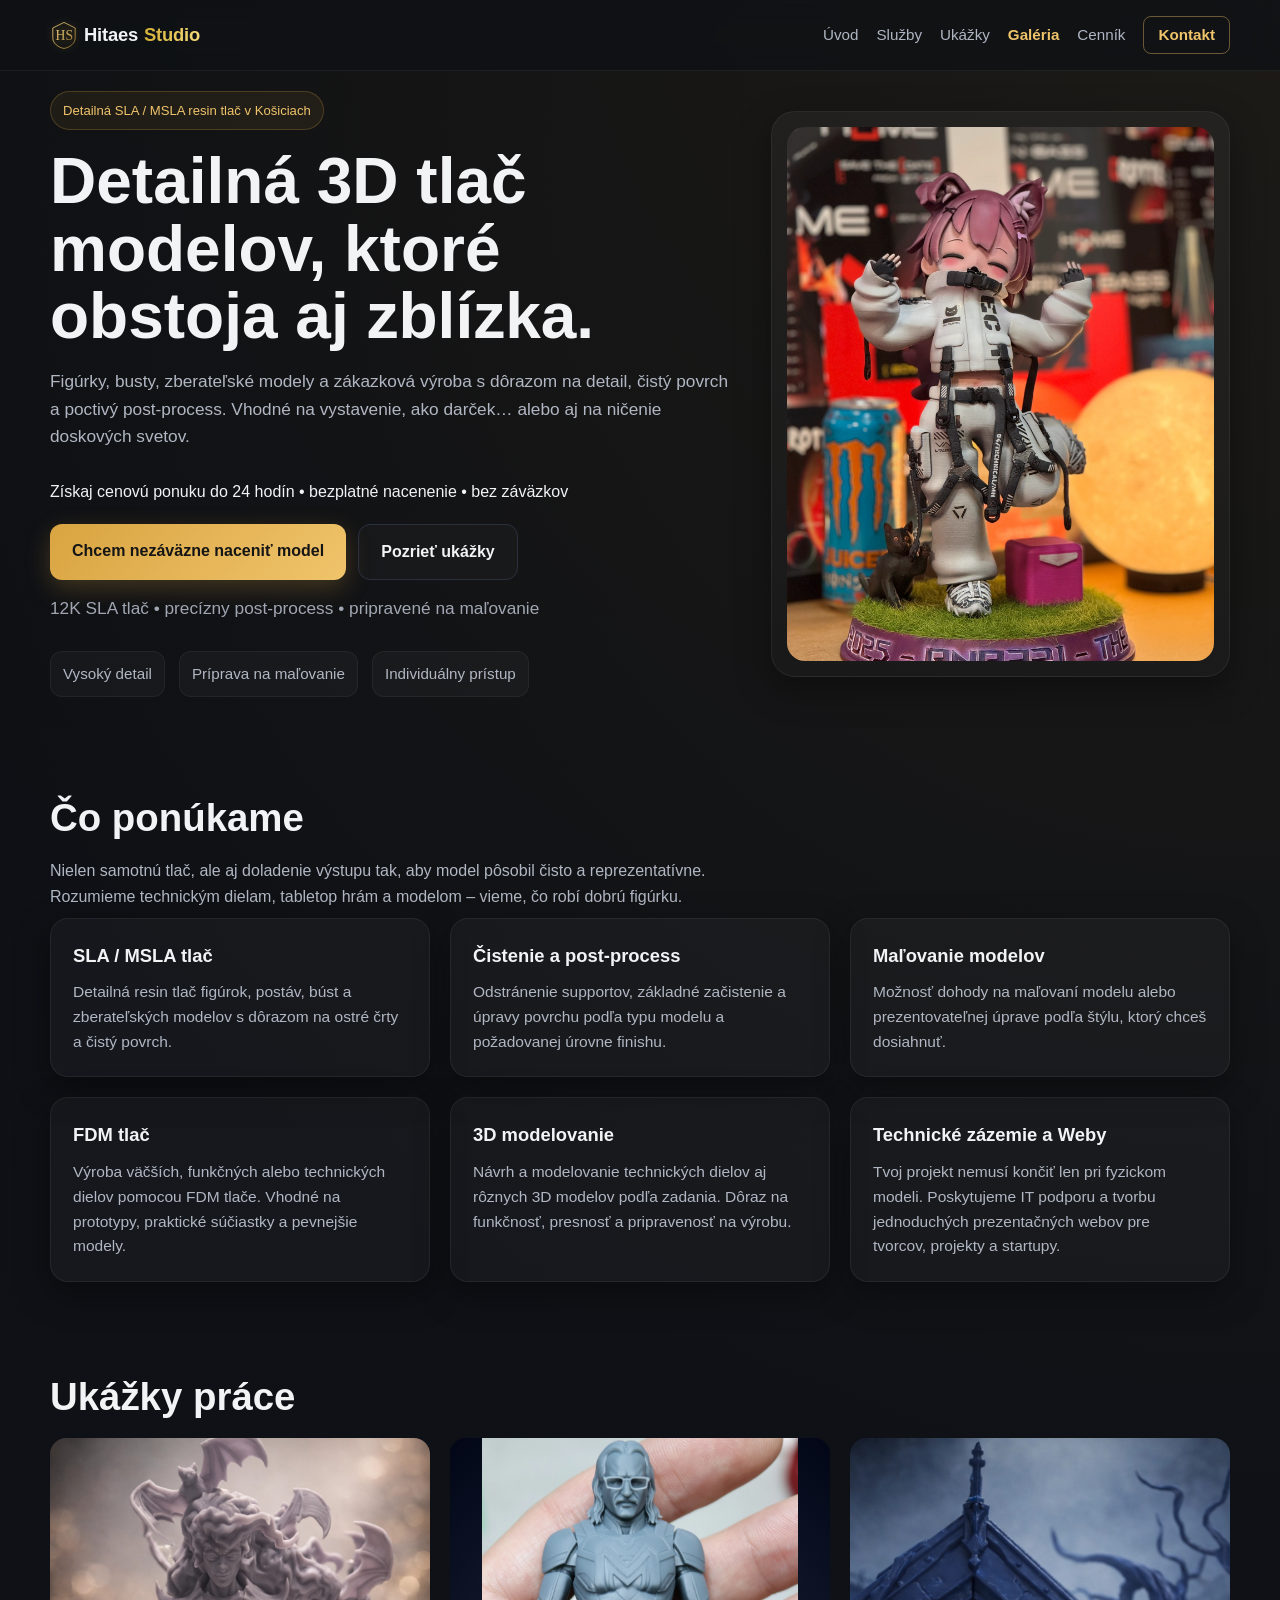
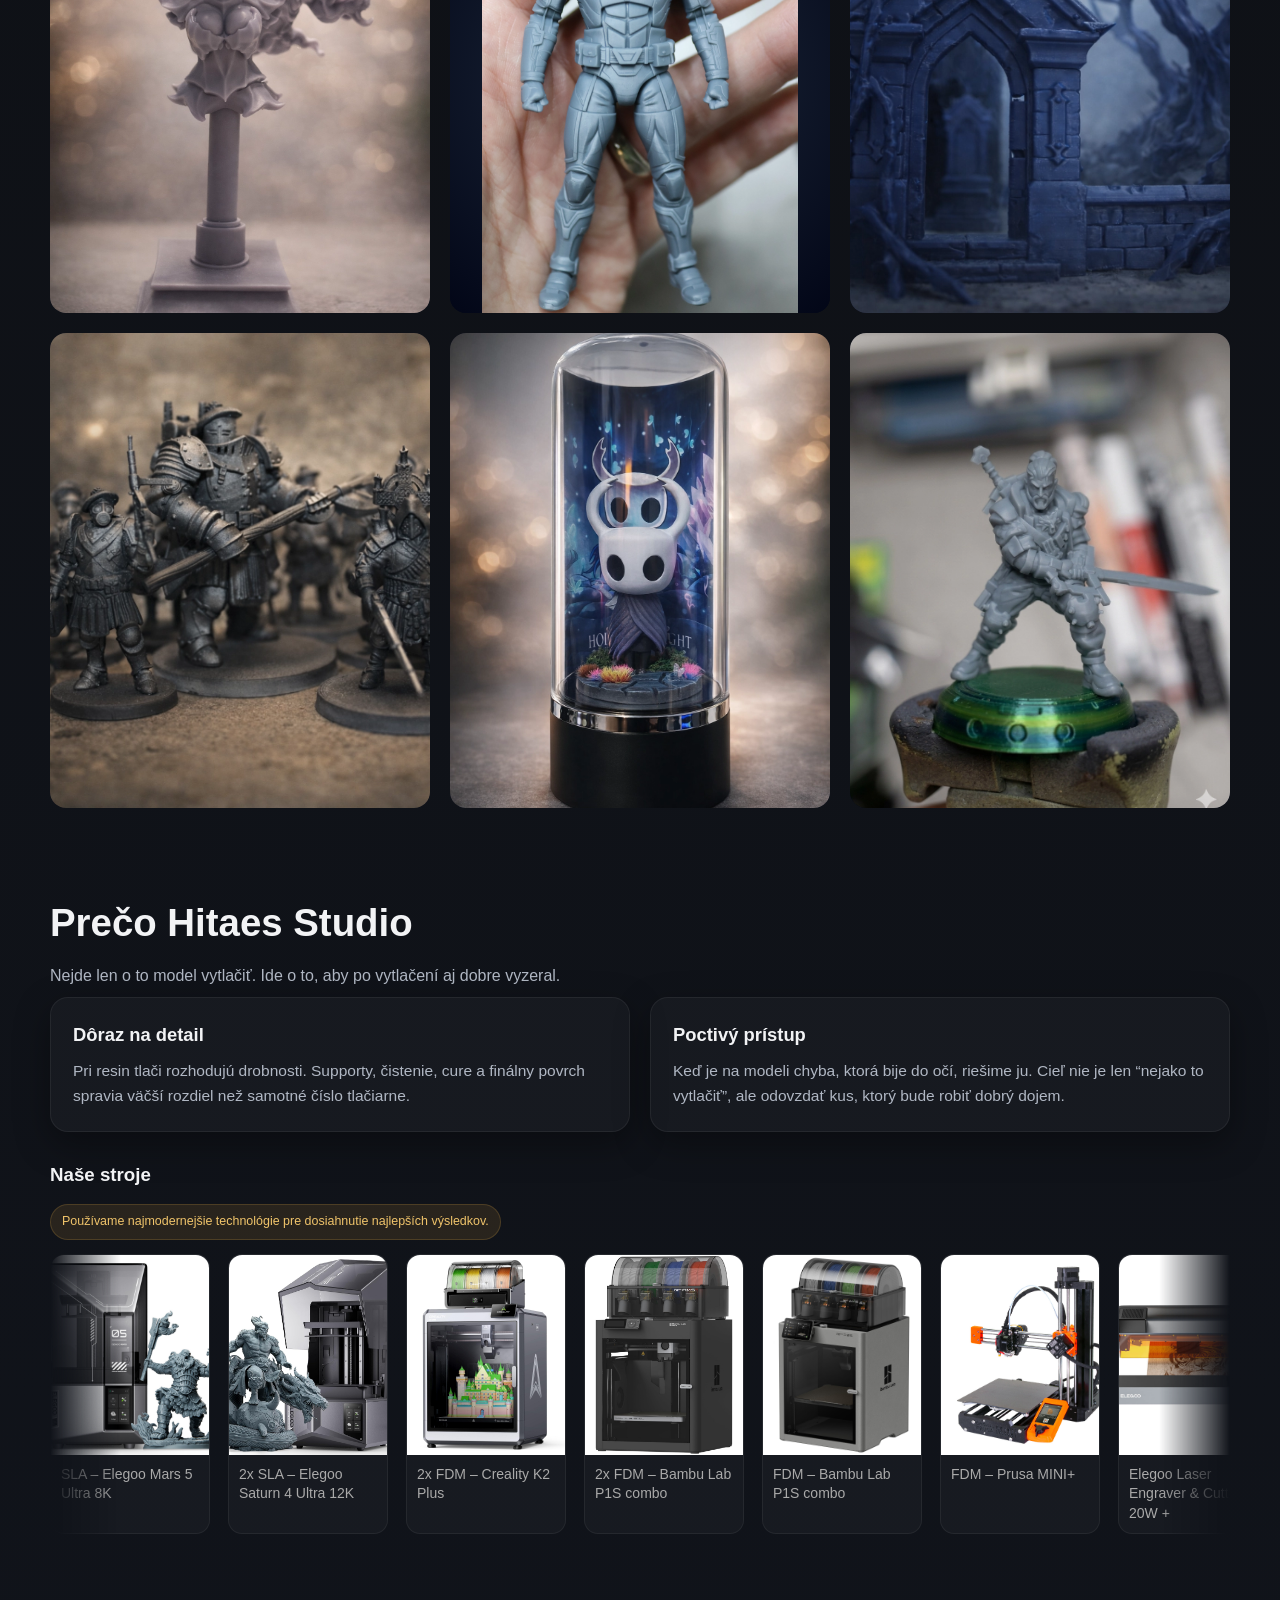
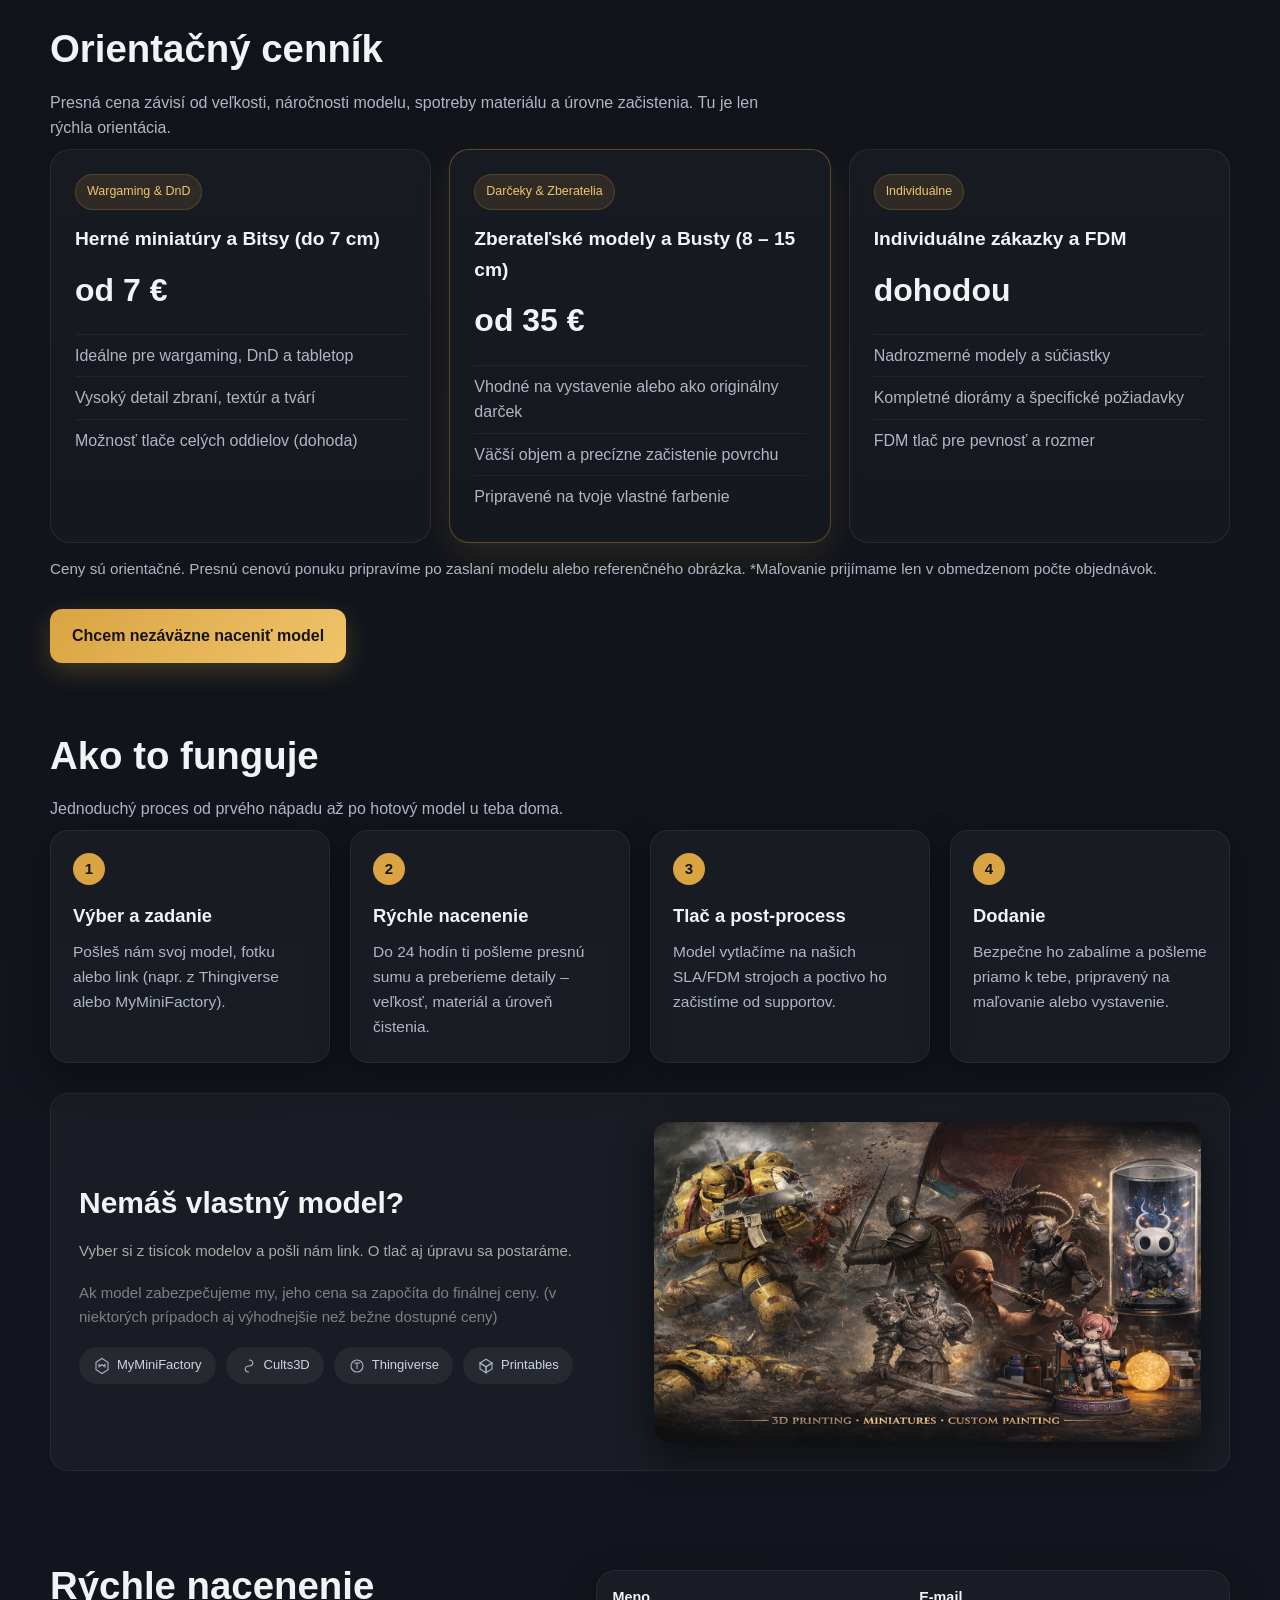
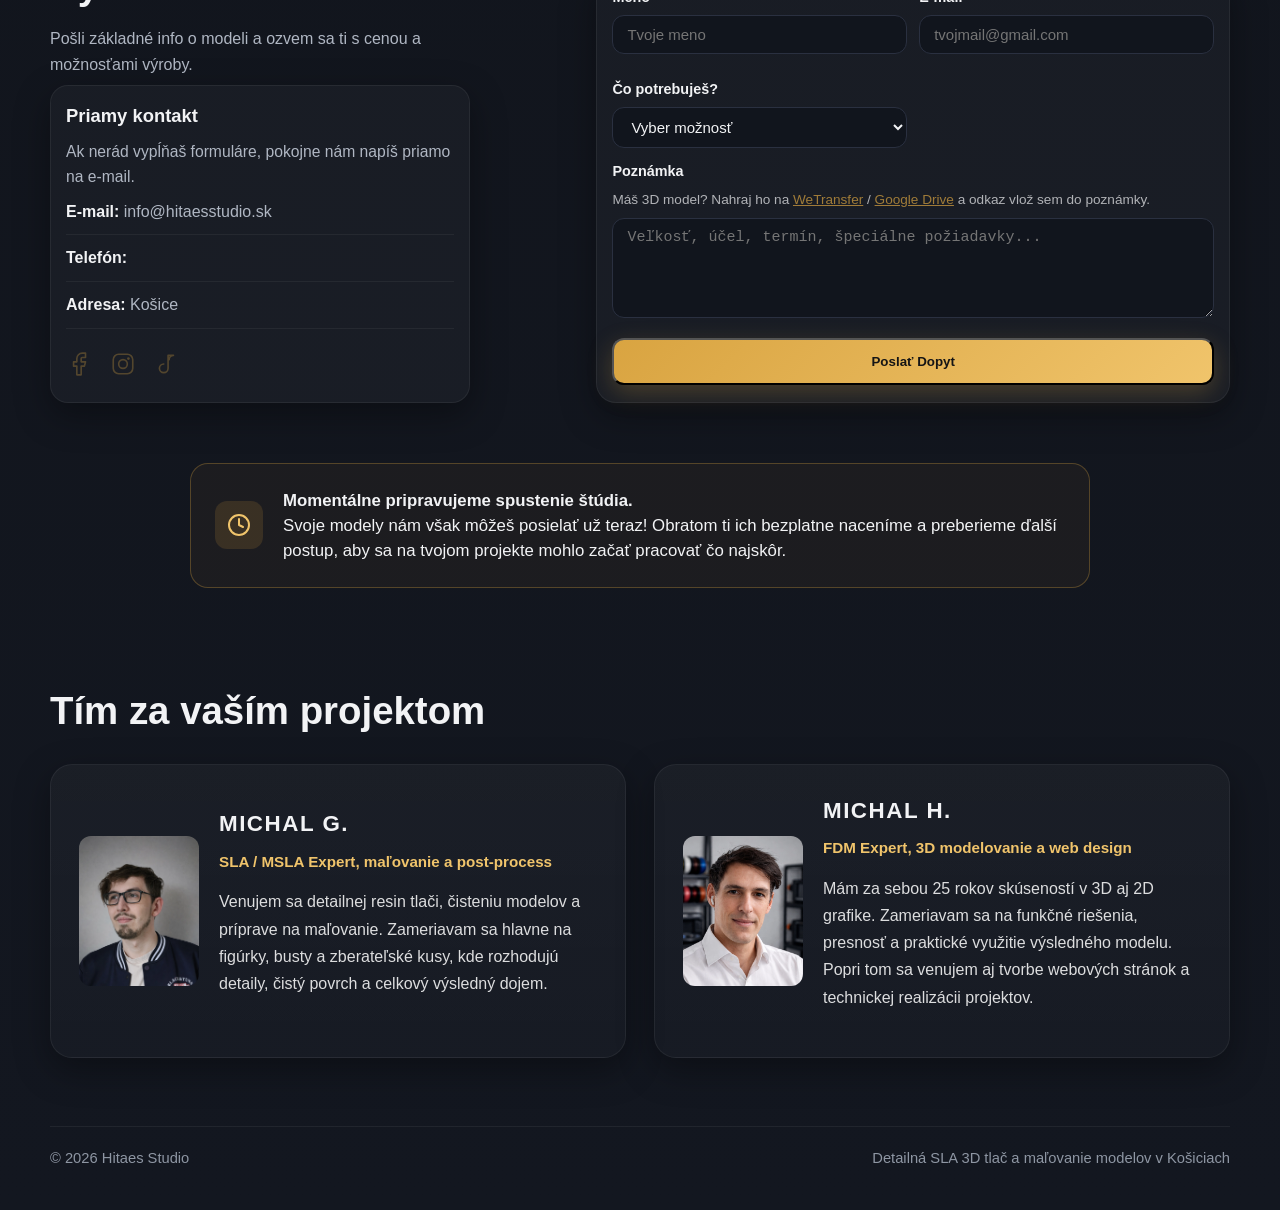
==== commit 836757f8: "Revert: Remove all image protection" ====
--- a/index.html
+++ b/index.html
@@ -60,7 +60,7 @@
 
         <div class="hero-card">
           <div class="hero-image">
-            <img src="images/prev.webp" alt="3D tlač modelu">
+            <img src="images/hinata.webp" alt="Hitaes Studio - Hinata 3D model">
           </div>
         </div>
       </div>
@@ -140,7 +140,7 @@
           <div class="gallery-item"><img src="images/teren.webp" alt="3D tlač modelu" loading="lazy"></div>
           <div class="gallery-item"><img src="images/trench.webp" alt="3D tlač modelu" loading="lazy"></div>
           <div class="gallery-item"><img src="images/hollowknight.webp" alt="3D tlač modelu" loading="lazy"></div>
-          <div class="gallery-item"><img src="images/hinata.webp" alt="3D tlač modelu" loading="lazy"></div>
+          <div class="gallery-item"><img src="images/cybergerald.webp" alt="3D tlač modelu Cybergerald" loading="lazy"></div>
         </div>
       </div>
     </section>
@@ -162,7 +162,6 @@
               spravia väčší rozdiel než samotné číslo tlačiarne.
             </p>
           </div>
-
           <div class="card">
             <h3>Poctivý prístup</h3>
             <p>
@@ -171,6 +170,8 @@
             </p>
           </div>
         </div>
+
+
 
         <div class="machines">
           <h3>Naše stroje</h3>
@@ -518,6 +519,8 @@
             </div>
           </div>
         </div>
+
+
       </div>
     </section>
 
--- a/css/style.css
+++ b/css/style.css
@@ -180,7 +180,7 @@
 }
 
 .hero {
-  padding: 40px 0 48px;
+  padding: 20px 0 48px;
 }
 
 .hero-grid {
@@ -240,7 +240,7 @@
   background: linear-gradient(180deg, rgba(255, 255, 255, 0.04), rgba(255, 255, 255, 0.02));
   border: 1px solid rgba(255, 255, 255, 0.06);
   border-radius: 24px;
-  padding: 18px;
+  padding: 15px;
   box-shadow: var(--shadow);
 }
 
@@ -248,10 +248,14 @@
   aspect-ratio: 4 / 5;
   border-radius: 18px;
   overflow: hidden;
-  background: linear-gradient(145deg, #1a1f27, #101318);
   display: grid;
   place-items: center;
-  border: 1px solid rgba(255, 255, 255, 0.04);
+}
+
+.hero-image img {
+  width: 100%;
+  height: 100%;
+  object-fit: contain;
 }
 
 .hero-proof {
@@ -474,6 +478,8 @@
   font-size: 0.95rem;
   margin-top: 14px;
 }
+
+
 
 .contact-box {
   display: grid;
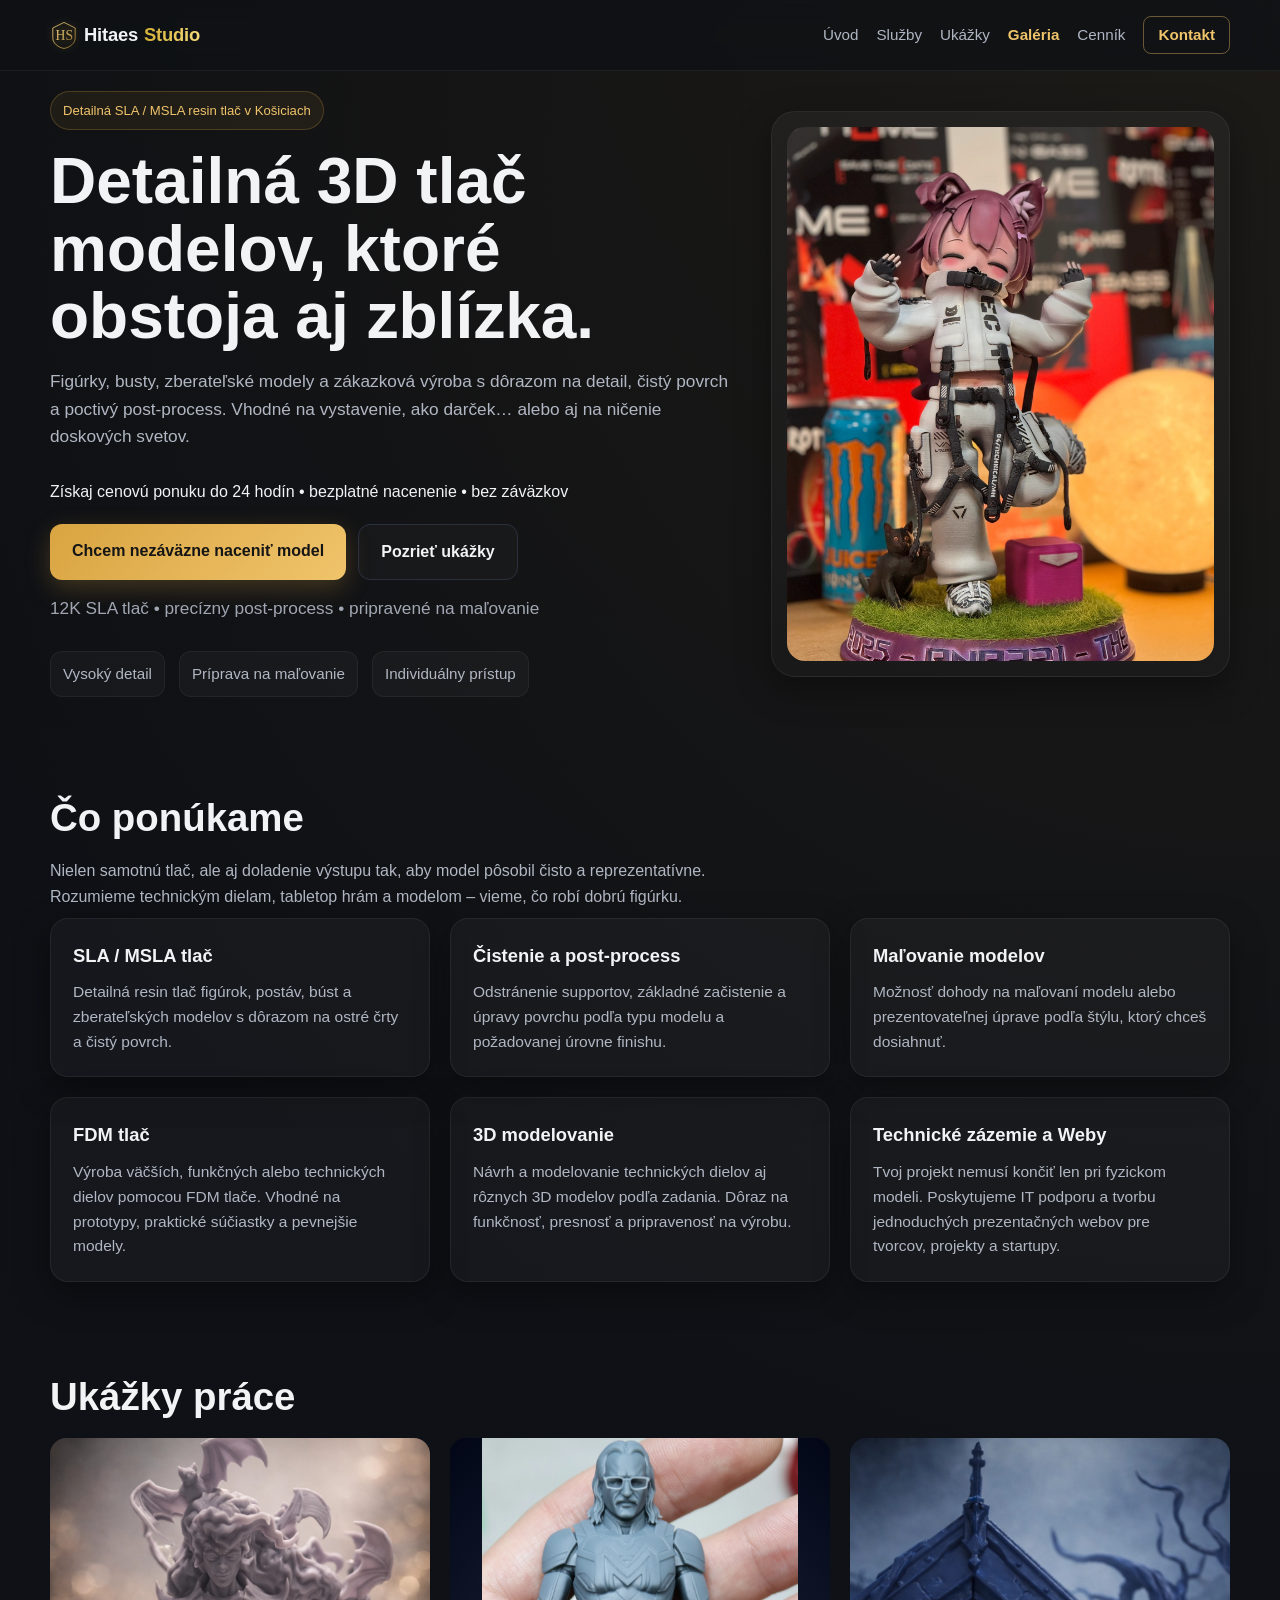
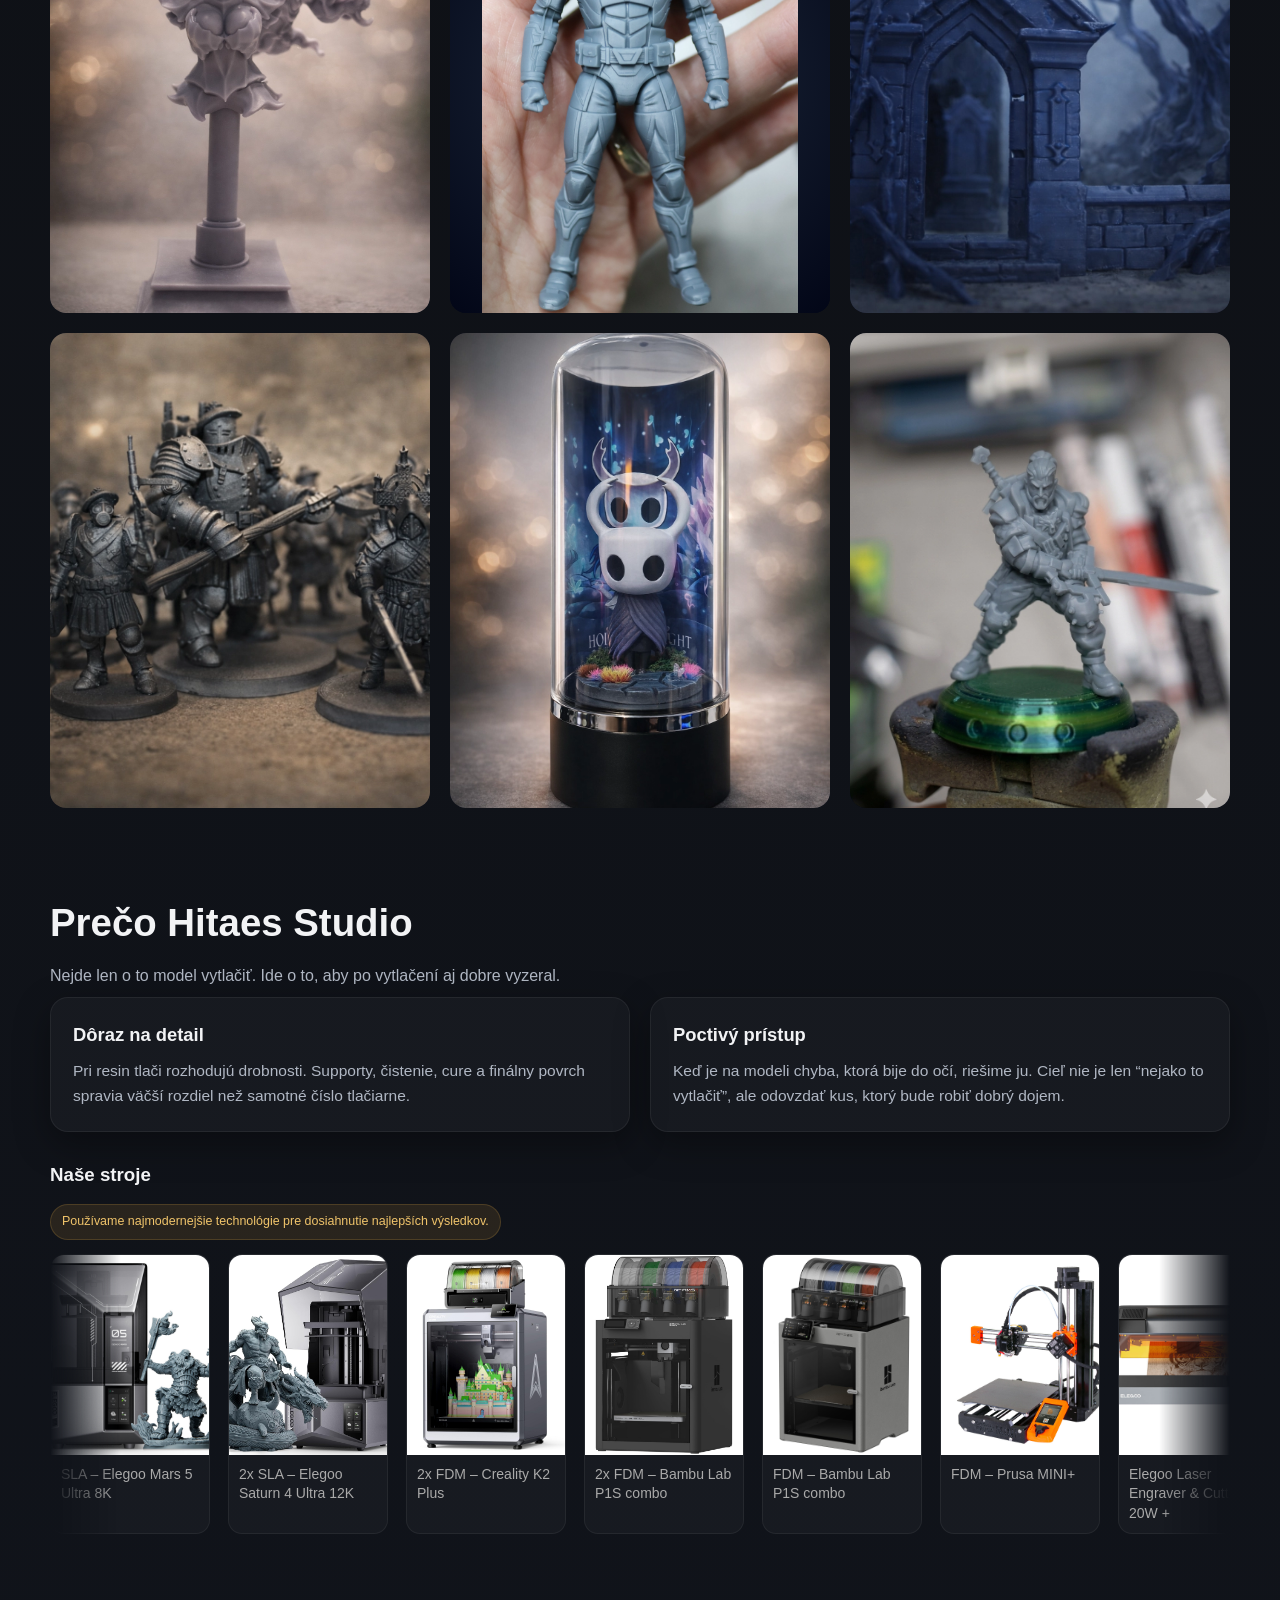
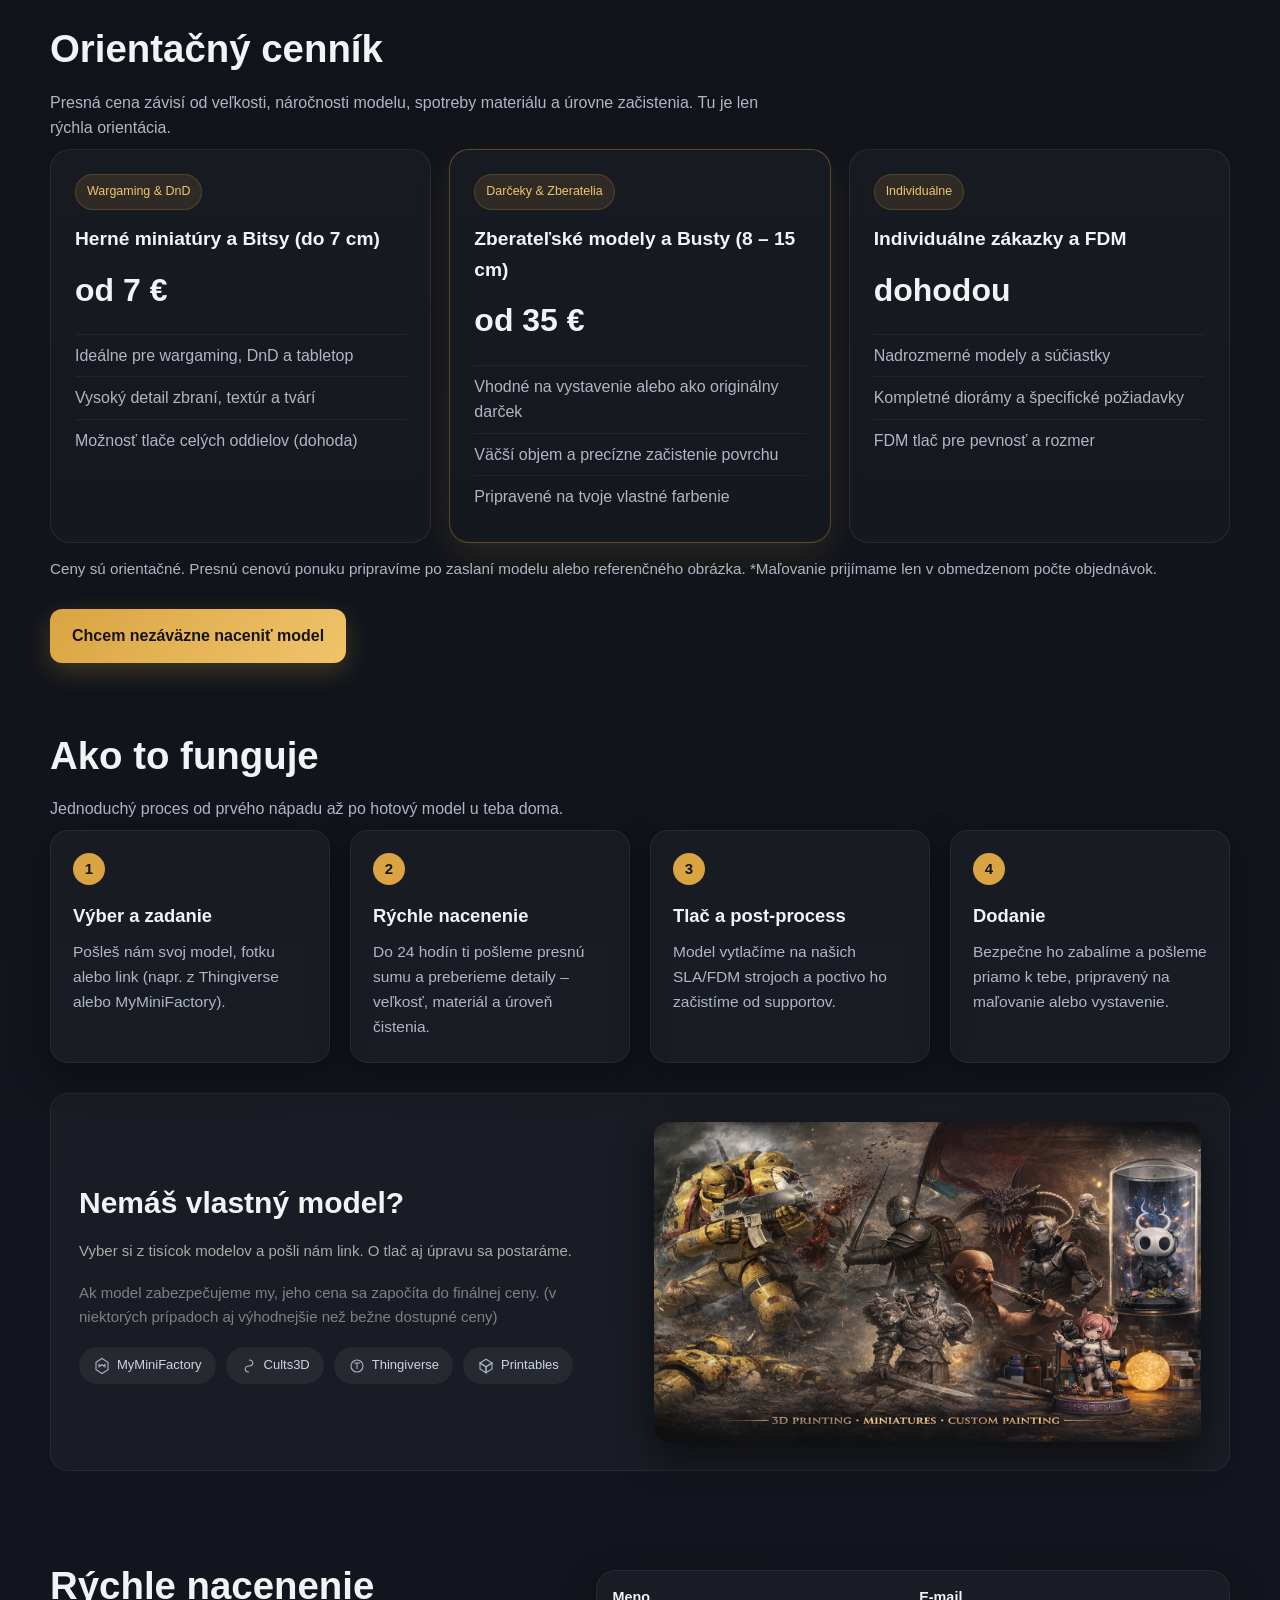
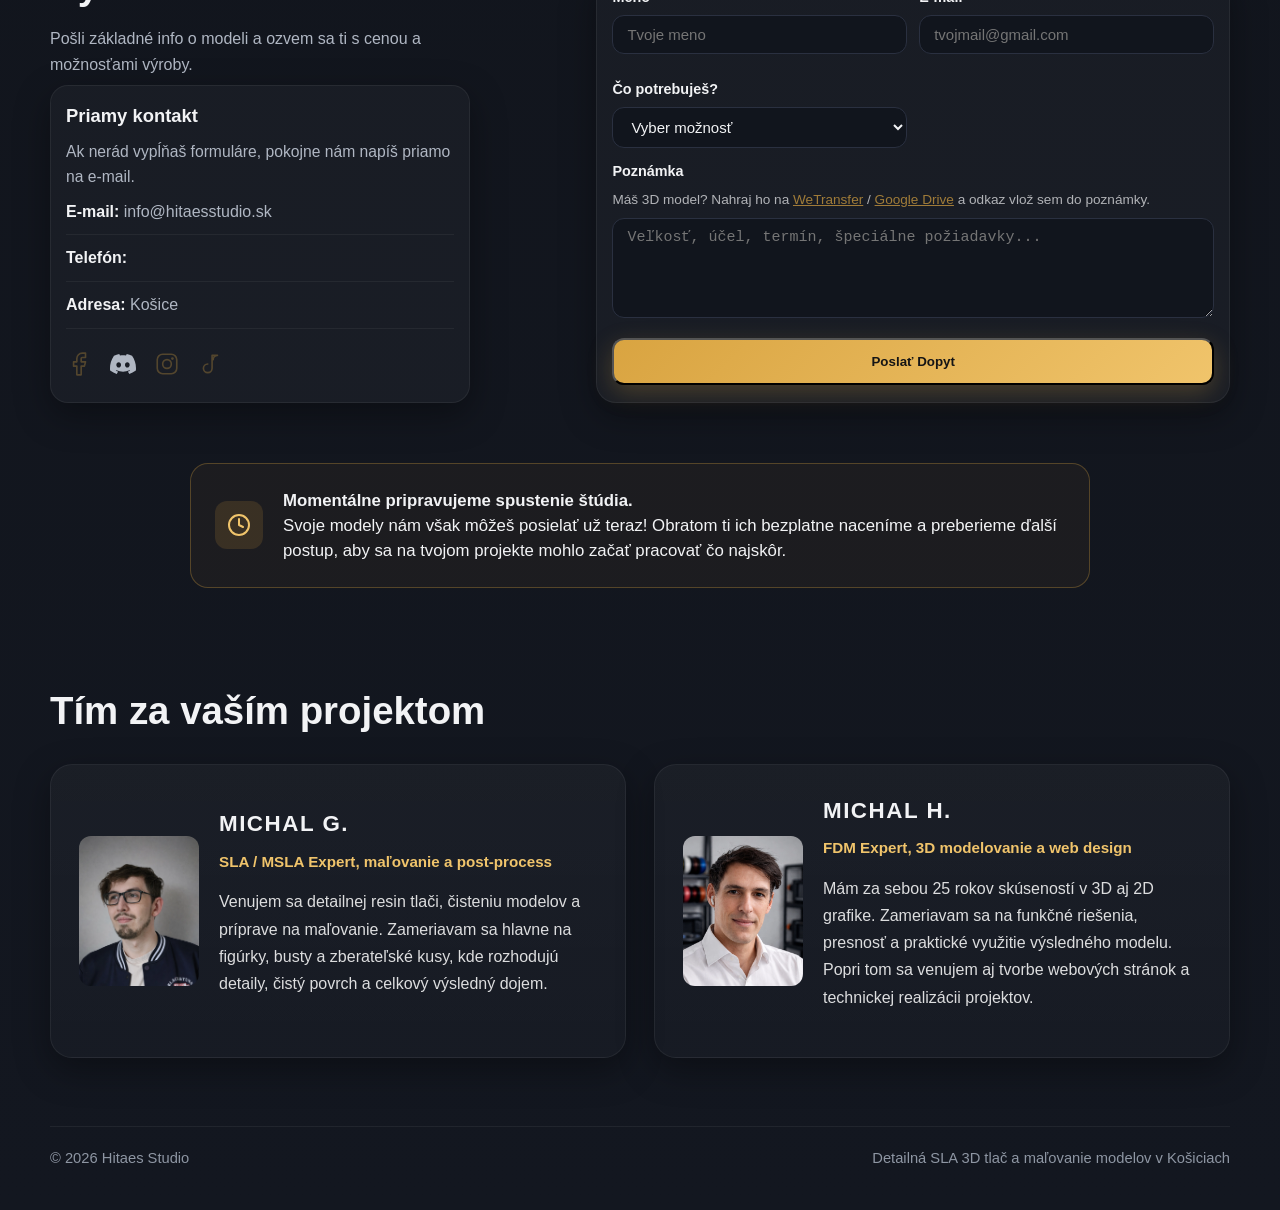
==== commit 096cf0df: "Social: Add Discord link" ====
--- a/index.html
+++ b/index.html
@@ -397,6 +397,11 @@
                         stroke="currentColor" stroke-width="1.5" stroke-linecap="round" stroke-linejoin="round" />
                     </svg>
                   </span>
+                  <a href="https://discord.gg/dE7SbgTxA" target="_blank" class="social-link" title="Discord">
+                    <svg viewBox="0 0 24 24" class="social-icon" fill="currentColor">
+                      <path d="M20.317 4.3698a19.7913 19.7913 0 00-4.8851-1.5152.0741.0741 0 00-.0785.0371c-.211.3753-.4447.8648-.6083 1.2495-1.8447-.2762-3.68-.2762-5.4868 0-.1636-.3933-.4058-.8742-.6177-1.2495a.077.077 0 00-.0785-.037 19.7363 19.7363 0 00-4.8852 1.515.0699.0699 0 00-.0321.0277C.5334 9.0458-.319 13.5799.0992 18.0578a.0824.0824 0 00.0312.0561c2.0528 1.5076 4.0413 2.4228 5.9929 3.0294a.0777.0777 0 00.0842-.0276c.4616-.6304.8731-1.2952 1.226-1.9942a.076.076 0 00-.0416-.1057c-.6528-.2476-1.2743-.5495-1.8722-.8923a.077.077 0 01-.0076-.1277c.1258-.0943.2517-.1923.3718-.2914a.0743.0743 0 01.0776-.0105c3.9278 1.7933 8.18 1.7933 12.0614 0a.0739.0739 0 01.0785.0095c.1202.099.246.1971.3728.2914a.077.077 0 01-.0066.1277 12.2986 12.2986 0 01-1.873.8914.0766.0766 0 00-.0407.1067c.3604.698.7719 1.3628 1.225 1.9932a.076.076 0 00.0842.0286c1.961-.6067 3.9495-1.5219 6.0023-3.0294a.077.077 0 00.0313-.0552c.5004-5.177-.8382-9.6739-3.5485-13.6604a.061.061 0 00-.0312-.0286zM8.02 15.3312c-1.1825 0-2.1569-1.0857-2.1569-2.419 0-1.3332.9555-2.4189 2.157-2.4189 1.2108 0 2.1757 1.0952 2.1568 2.419 0 1.3332-.9555 2.4189-2.1569 2.4189zm7.9748 0c-1.1825 0-2.1569-1.0857-2.1569-2.419 0-1.3332.9554-2.4189 2.1569-2.4189 1.2108 0 2.1757 1.0952 2.1568 2.419 0 1.3332-.946 2.4189-2.1568 2.4189z"/>
+                    </svg>
+                  </a>
                   <span class="social-link" style="cursor: default; opacity: 0.3;" title="Instagram (pripravujeme)">
                     <svg viewBox="0 0 24 24" class="social-icon">
                       <rect x="3" y="3" width="18" height="18" rx="5" ry="5" fill="none" stroke="currentColor"
--- a/css/style.css
+++ b/css/style.css
@@ -58,6 +58,8 @@
   backdrop-filter: blur(10px);
   background: rgba(15, 17, 21, 0.78);
   border-bottom: 1px solid rgba(255, 255, 255, 0.06);
+  user-select: none;
+  -webkit-user-select: none;
 }
 
 .topbar-inner {
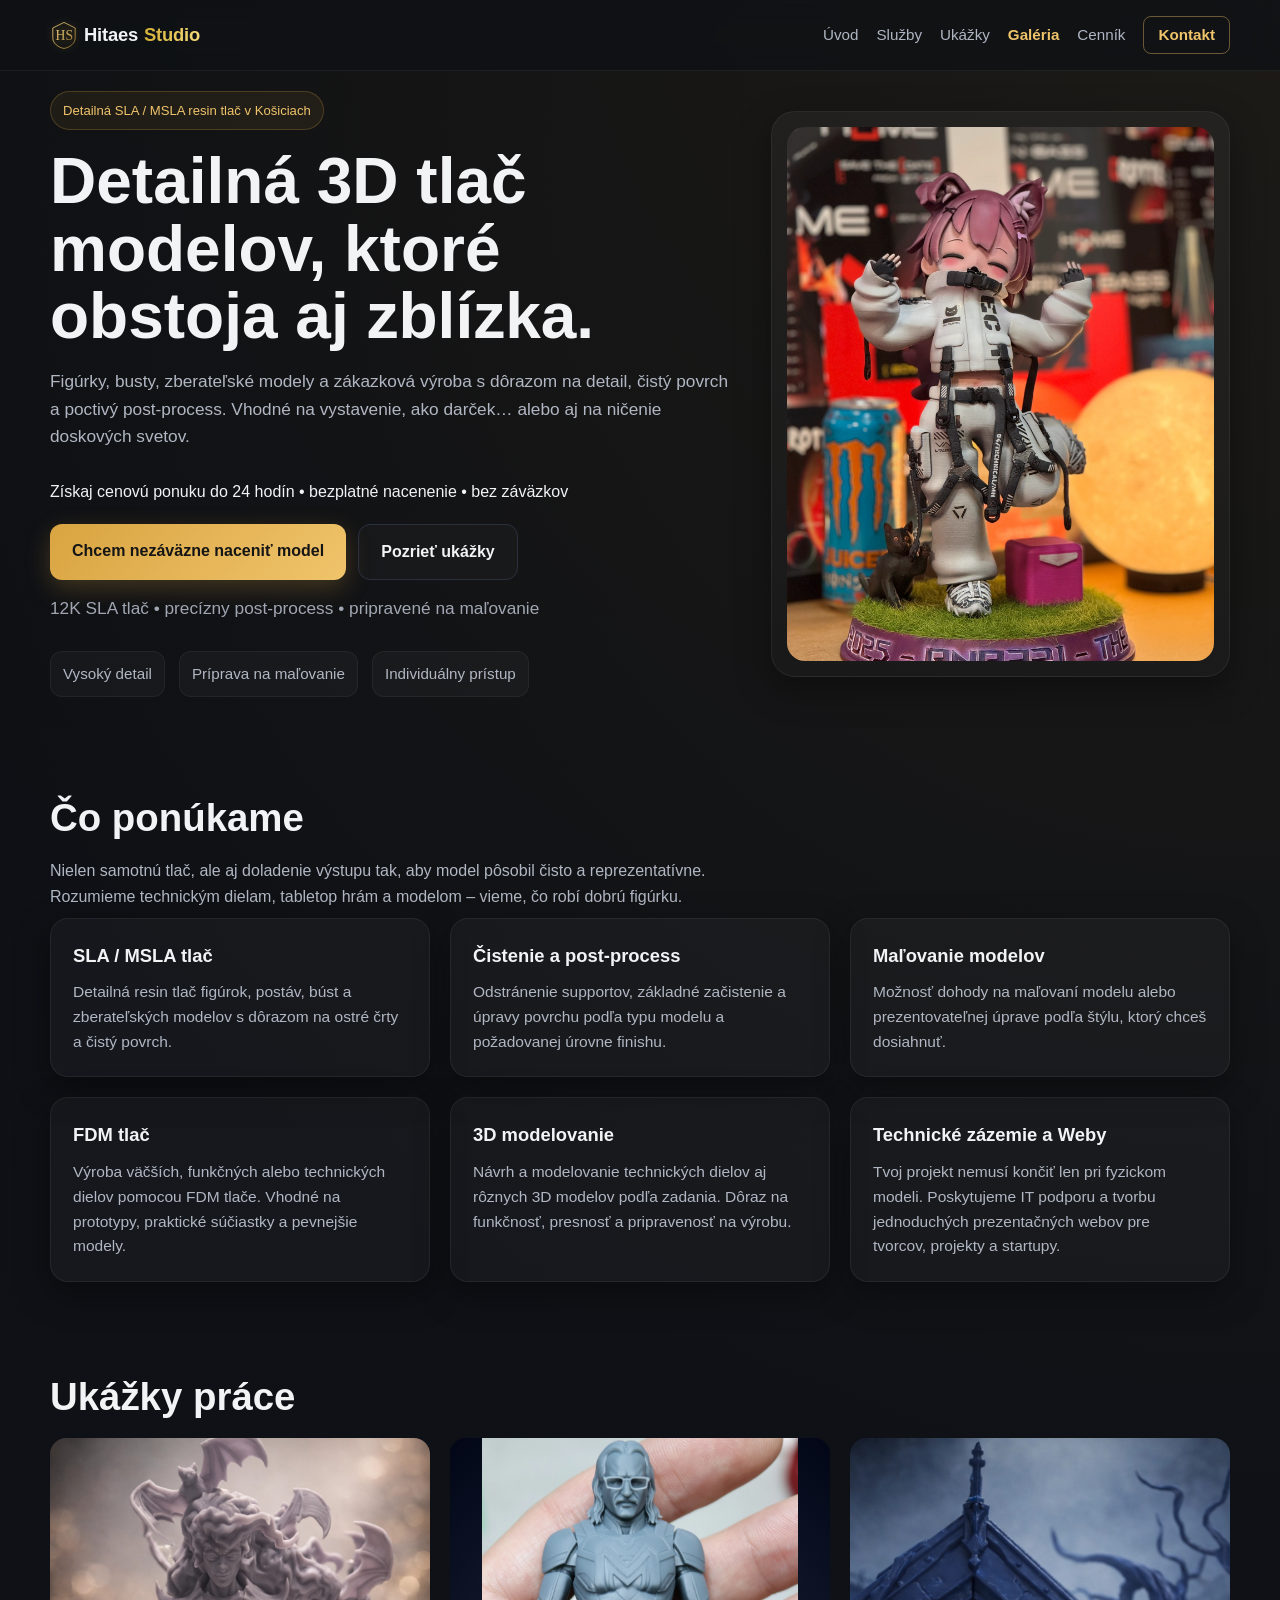
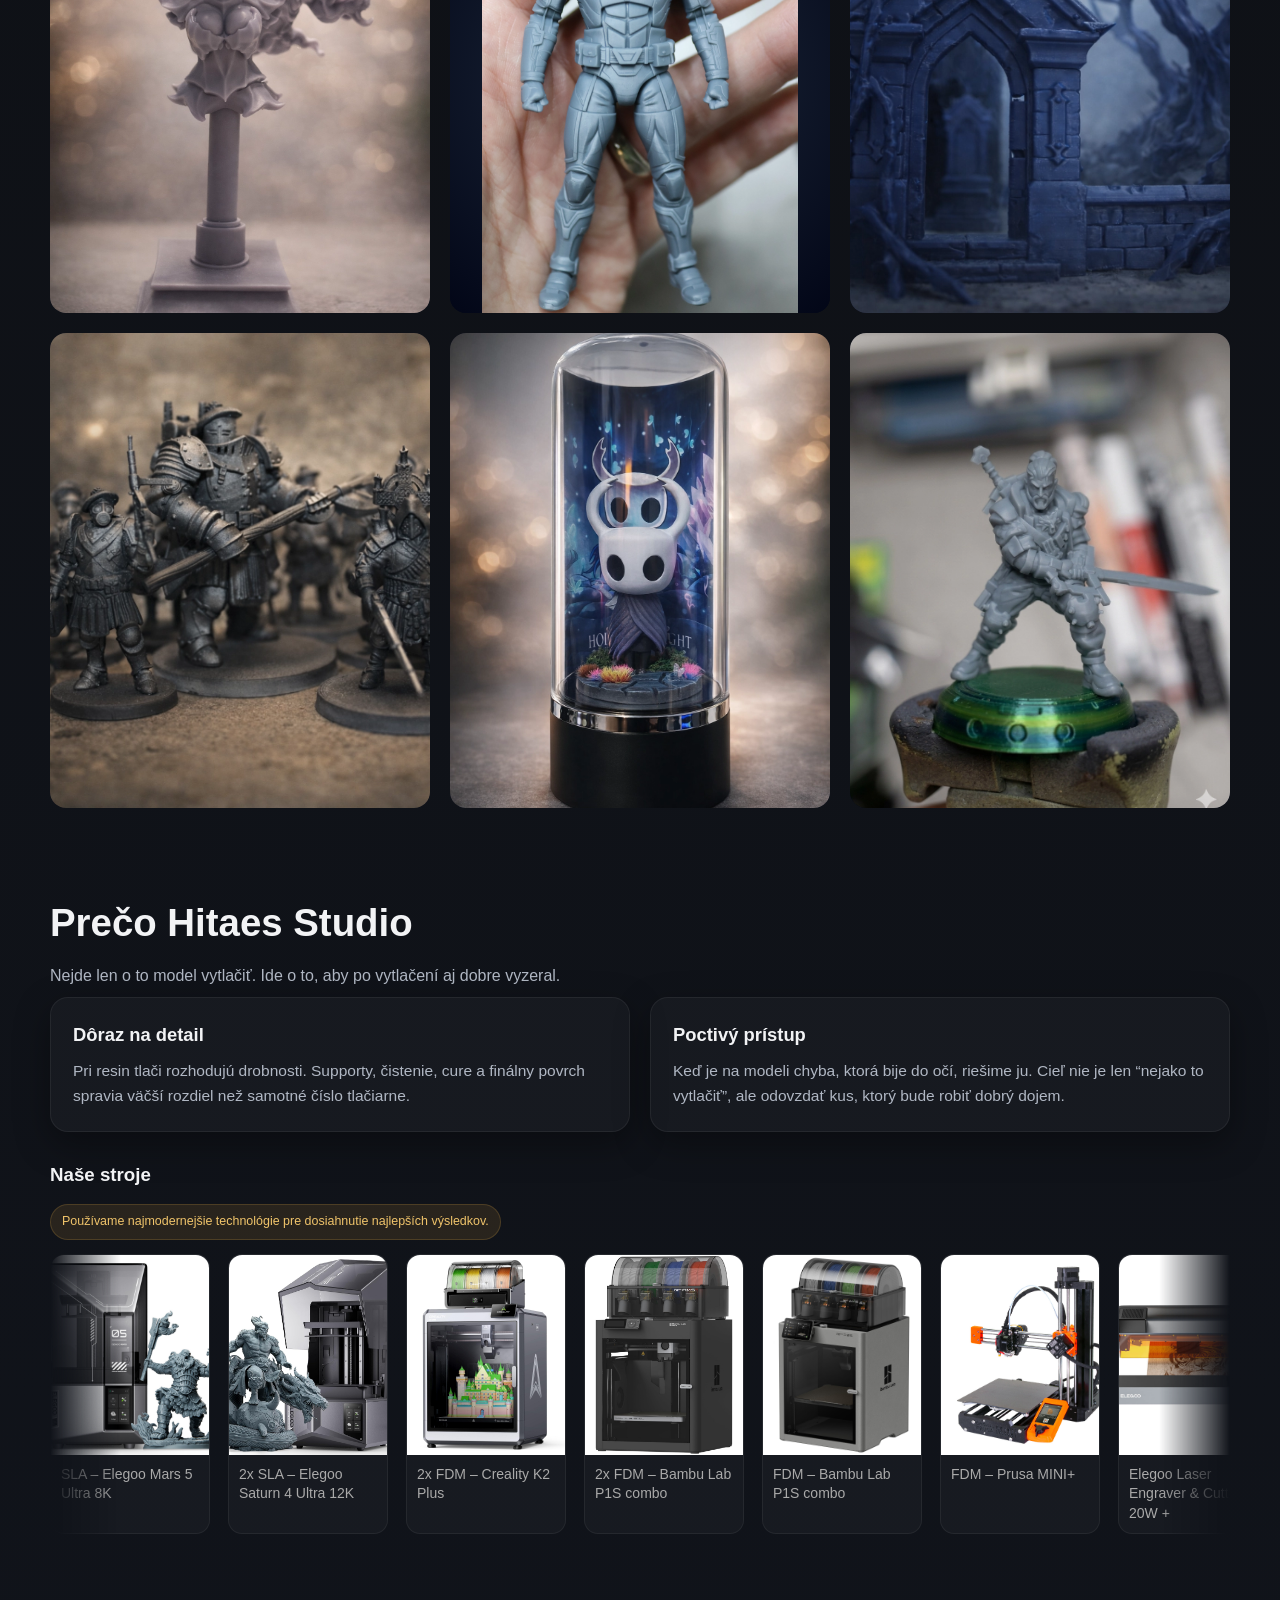
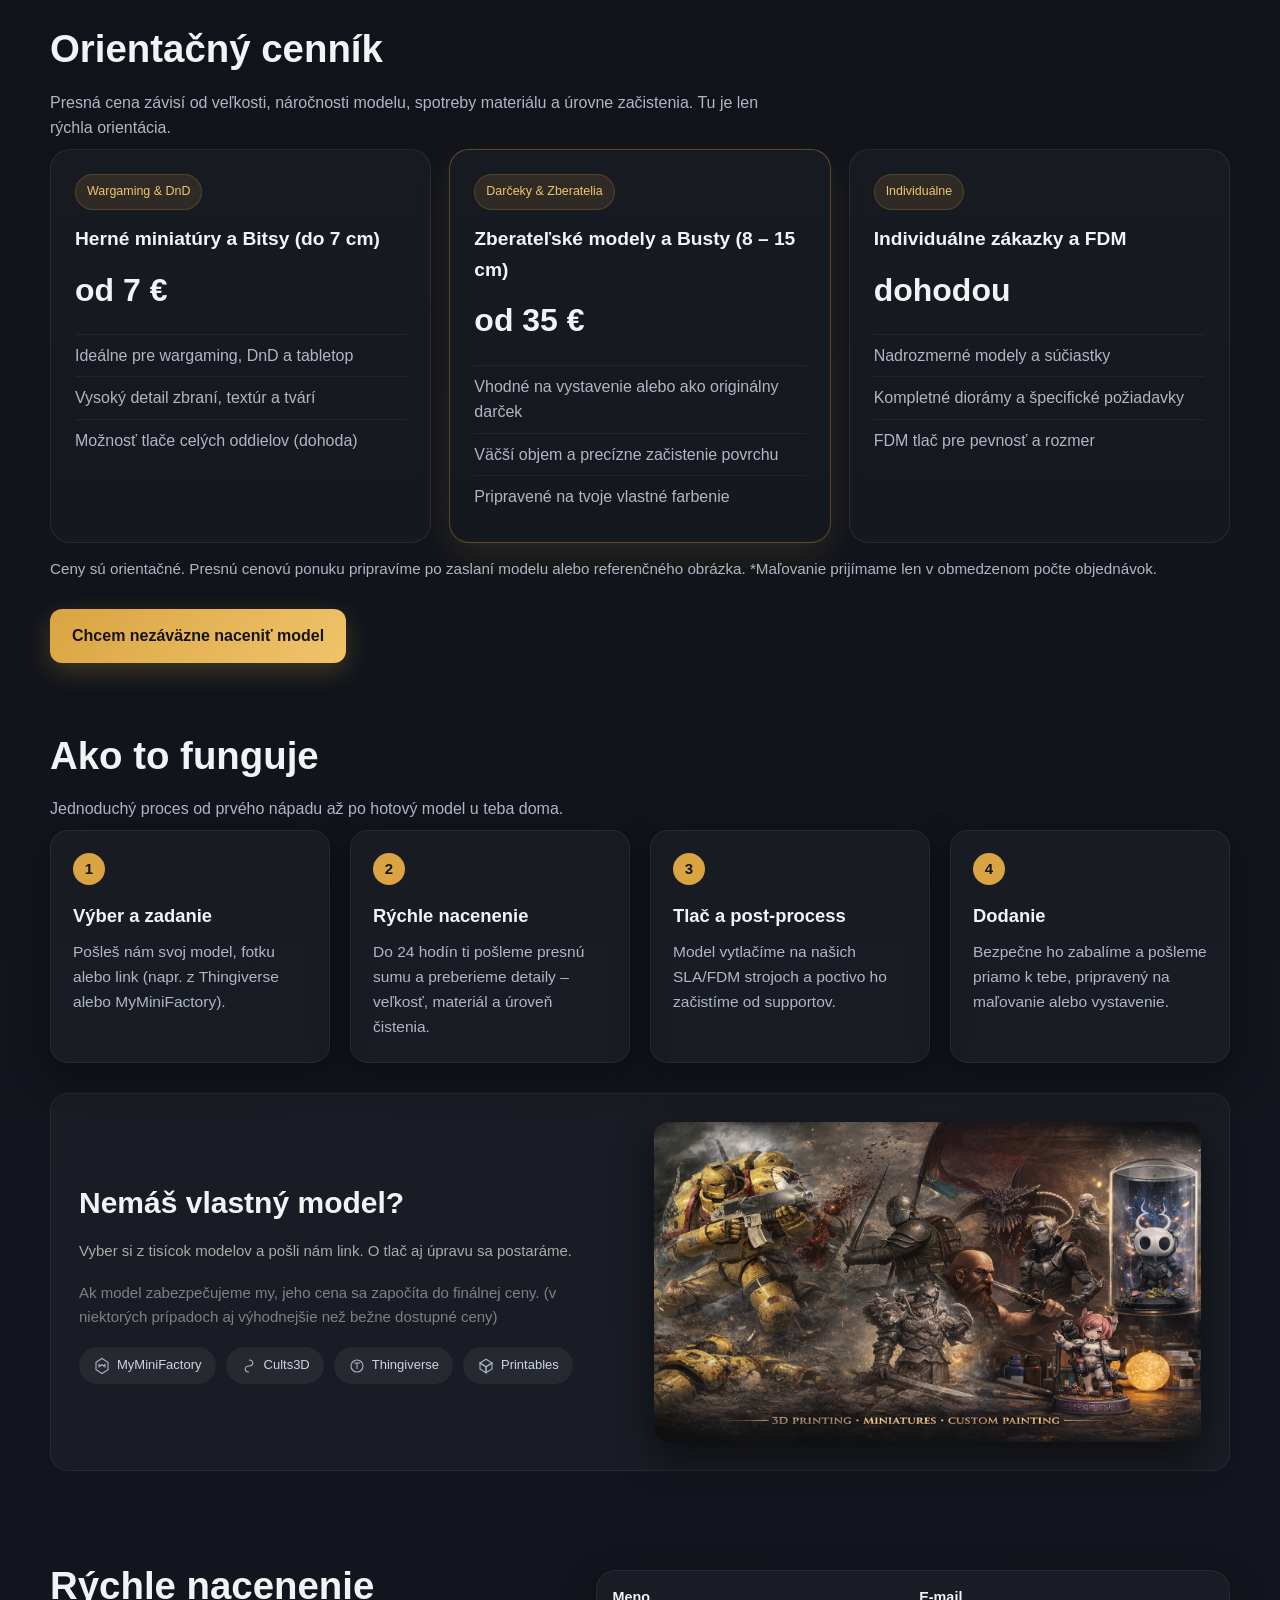
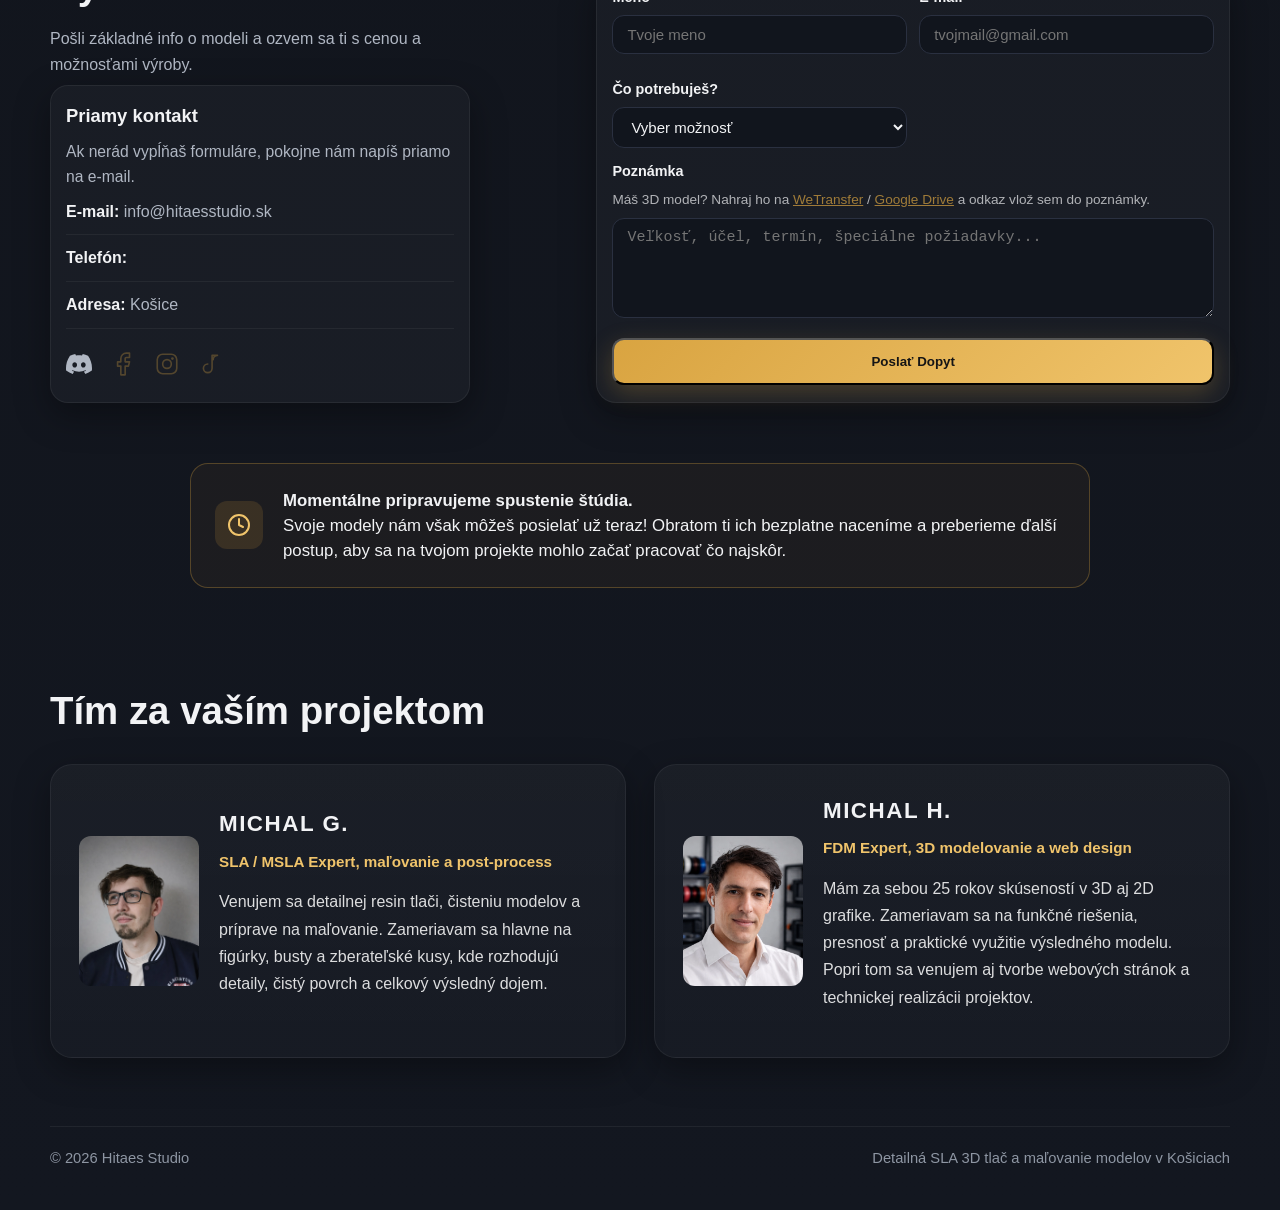
==== commit 3604be14: "Social: Move Discord before Facebook" ====
--- a/index.html
+++ b/index.html
@@ -391,17 +391,17 @@
                 <li><strong>Adresa:</strong>&nbsp;<a href="https://www.google.com/maps/search/?api=1&query=Kosice"
                     target="_blank">Košice</a></li>
                 <li style="display: flex; gap: 18px; align-items: center; padding-top: 12px; margin-top: 10px;">
+                  <a href="https://discord.gg/dE7SbgTxA" target="_blank" class="social-link" title="Discord">
+                    <svg viewBox="0 0 24 24" class="social-icon" fill="currentColor">
+                      <path d="M20.317 4.3698a19.7913 19.7913 0 00-4.8851-1.5152.0741.0741 0 00-.0785.0371c-.211.3753-.4447.8648-.6083 1.2495-1.8447-.2762-3.68-.2762-5.4868 0-.1636-.3933-.4058-.8742-.6177-1.2495a.077.077 0 00-.0785-.037 19.7363 19.7363 0 00-4.8852 1.515.0699.0699 0 00-.0321.0277C.5334 9.0458-.319 13.5799.0992 18.0578a.0824.0824 0 00.0312.0561c2.0528 1.5076 4.0413 2.4228 5.9929 3.0294a.0777.0777 0 00.0842-.0276c.4616-.6304.8731-1.2952 1.226-1.9942a.076.076 0 00-.0416-.1057c-.6528-.2476-1.2743-.5495-1.8722-.8923a.077.077 0 01-.0076-.1277c.1258-.0943.2517-.1923.3718-.2914a.0743.0743 0 01.0776-.0105c3.9278 1.7933 8.18 1.7933 12.0614 0a.0739.0739 0 01.0785.0095c.1202.099.246.1971.3728.2914a.077.077 0 01-.0066.1277 12.2986 12.2986 0 01-1.873.8914.0766.0766 0 00-.0407.1067c.3604.698.7719 1.3628 1.225 1.9932a.076.076 0 00.0842.0286c1.961-.6067 3.9495-1.5219 6.0023-3.0294a.077.077 0 00.0313-.0552c.5004-5.177-.8382-9.6739-3.5485-13.6604a.061.061 0 00-.0312-.0286zM8.02 15.3312c-1.1825 0-2.1569-1.0857-2.1569-2.419 0-1.3332.9555-2.4189 2.157-2.4189 1.2108 0 2.1757 1.0952 2.1568 2.419 0 1.3332-.9555 2.4189-2.1569 2.4189zm7.9748 0c-1.1825 0-2.1569-1.0857-2.1569-2.419 0-1.3332.9554-2.4189 2.1569-2.4189 1.2108 0 2.1757 1.0952 2.1568 2.419 0 1.3332-.946 2.4189-2.1568 2.4189z"/>
+                    </svg>
+                  </a>
                   <span class="social-link" style="cursor: default; opacity: 0.3;" title="Facebook (pripravujeme)">
                     <svg viewBox="0 0 24 24" class="social-icon">
                       <path d="M18 2h-3a5 5 0 0 0-5 5v3H7v4h3v8h4v-8h3l1-4h-4V7a1 1 0 0 1 1-1h3z" fill="none"
                         stroke="currentColor" stroke-width="1.5" stroke-linecap="round" stroke-linejoin="round" />
                     </svg>
                   </span>
-                  <a href="https://discord.gg/dE7SbgTxA" target="_blank" class="social-link" title="Discord">
-                    <svg viewBox="0 0 24 24" class="social-icon" fill="currentColor">
-                      <path d="M20.317 4.3698a19.7913 19.7913 0 00-4.8851-1.5152.0741.0741 0 00-.0785.0371c-.211.3753-.4447.8648-.6083 1.2495-1.8447-.2762-3.68-.2762-5.4868 0-.1636-.3933-.4058-.8742-.6177-1.2495a.077.077 0 00-.0785-.037 19.7363 19.7363 0 00-4.8852 1.515.0699.0699 0 00-.0321.0277C.5334 9.0458-.319 13.5799.0992 18.0578a.0824.0824 0 00.0312.0561c2.0528 1.5076 4.0413 2.4228 5.9929 3.0294a.0777.0777 0 00.0842-.0276c.4616-.6304.8731-1.2952 1.226-1.9942a.076.076 0 00-.0416-.1057c-.6528-.2476-1.2743-.5495-1.8722-.8923a.077.077 0 01-.0076-.1277c.1258-.0943.2517-.1923.3718-.2914a.0743.0743 0 01.0776-.0105c3.9278 1.7933 8.18 1.7933 12.0614 0a.0739.0739 0 01.0785.0095c.1202.099.246.1971.3728.2914a.077.077 0 01-.0066.1277 12.2986 12.2986 0 01-1.873.8914.0766.0766 0 00-.0407.1067c.3604.698.7719 1.3628 1.225 1.9932a.076.076 0 00.0842.0286c1.961-.6067 3.9495-1.5219 6.0023-3.0294a.077.077 0 00.0313-.0552c.5004-5.177-.8382-9.6739-3.5485-13.6604a.061.061 0 00-.0312-.0286zM8.02 15.3312c-1.1825 0-2.1569-1.0857-2.1569-2.419 0-1.3332.9555-2.4189 2.157-2.4189 1.2108 0 2.1757 1.0952 2.1568 2.419 0 1.3332-.9555 2.4189-2.1569 2.4189zm7.9748 0c-1.1825 0-2.1569-1.0857-2.1569-2.419 0-1.3332.9554-2.4189 2.1569-2.4189 1.2108 0 2.1757 1.0952 2.1568 2.419 0 1.3332-.946 2.4189-2.1568 2.4189z"/>
-                    </svg>
-                  </a>
                   <span class="social-link" style="cursor: default; opacity: 0.3;" title="Instagram (pripravujeme)">
                     <svg viewBox="0 0 24 24" class="social-icon">
                       <rect x="3" y="3" width="18" height="18" rx="5" ry="5" fill="none" stroke="currentColor"
